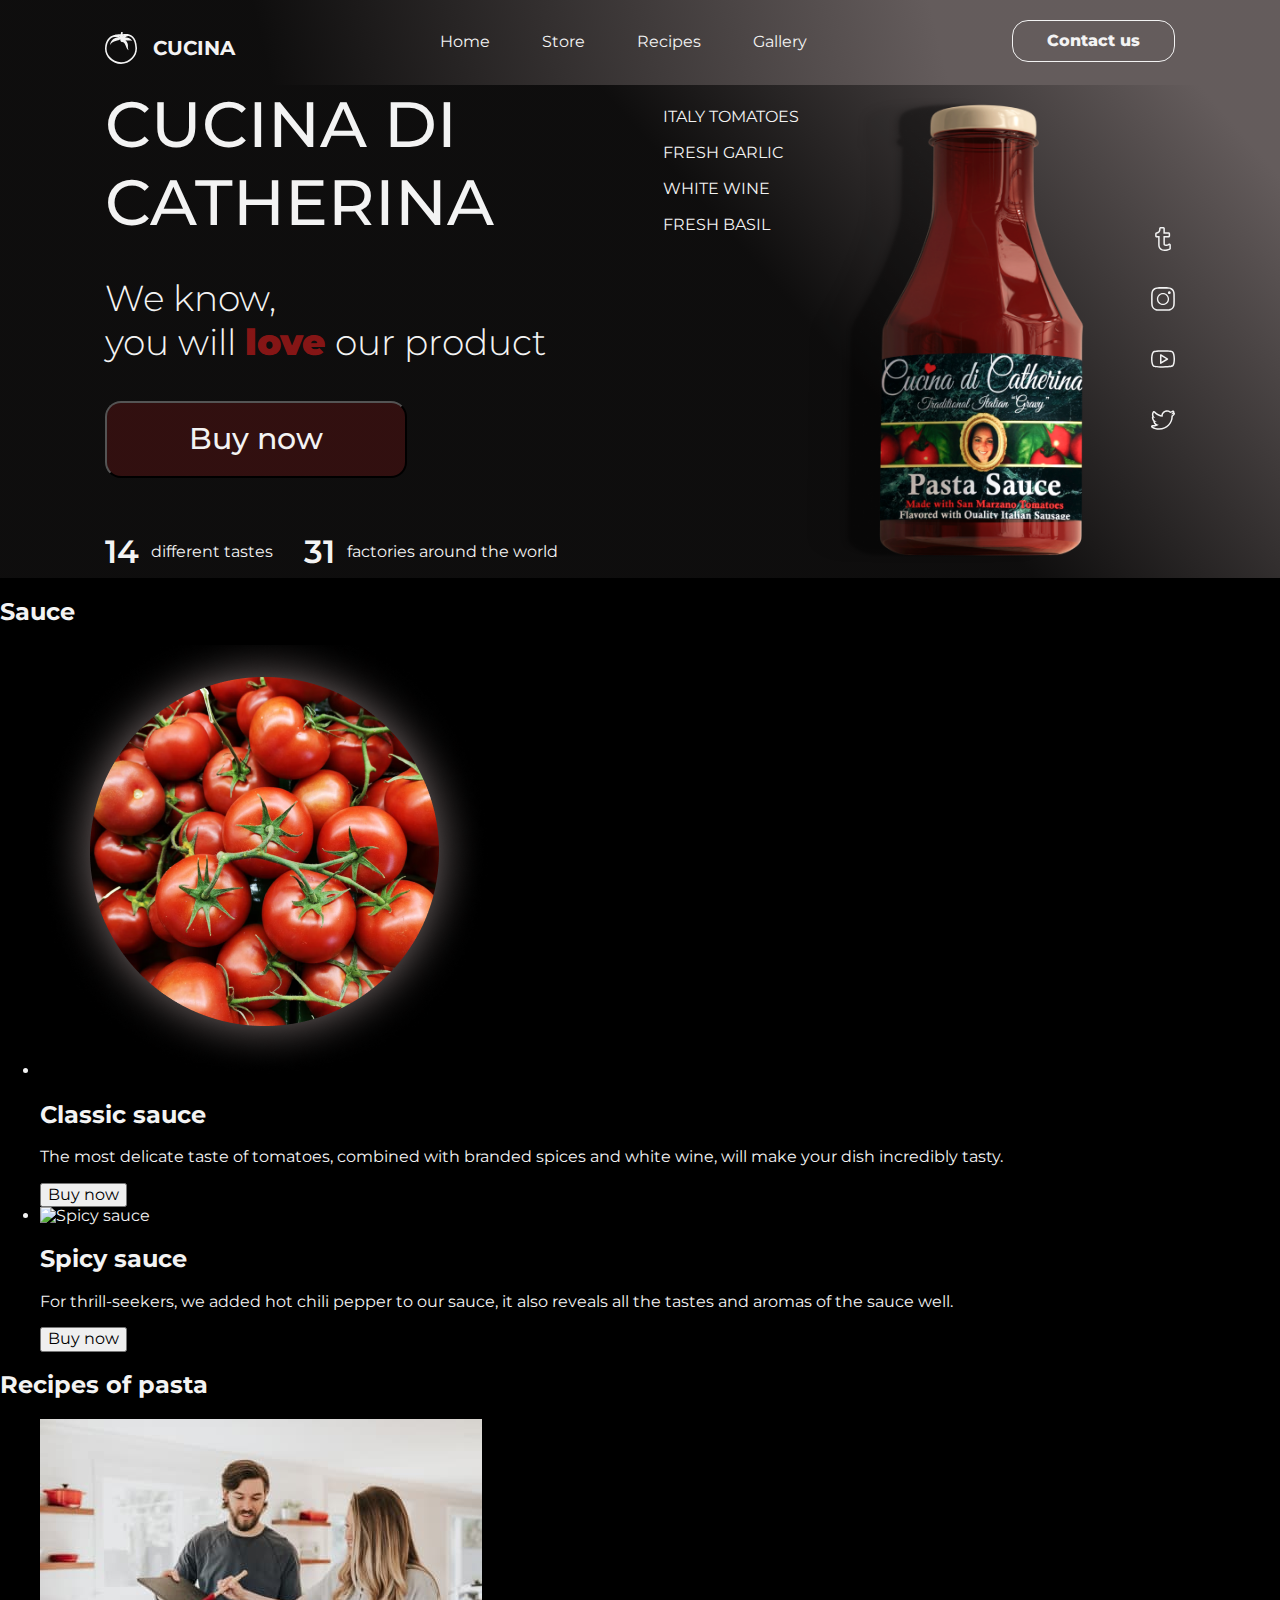
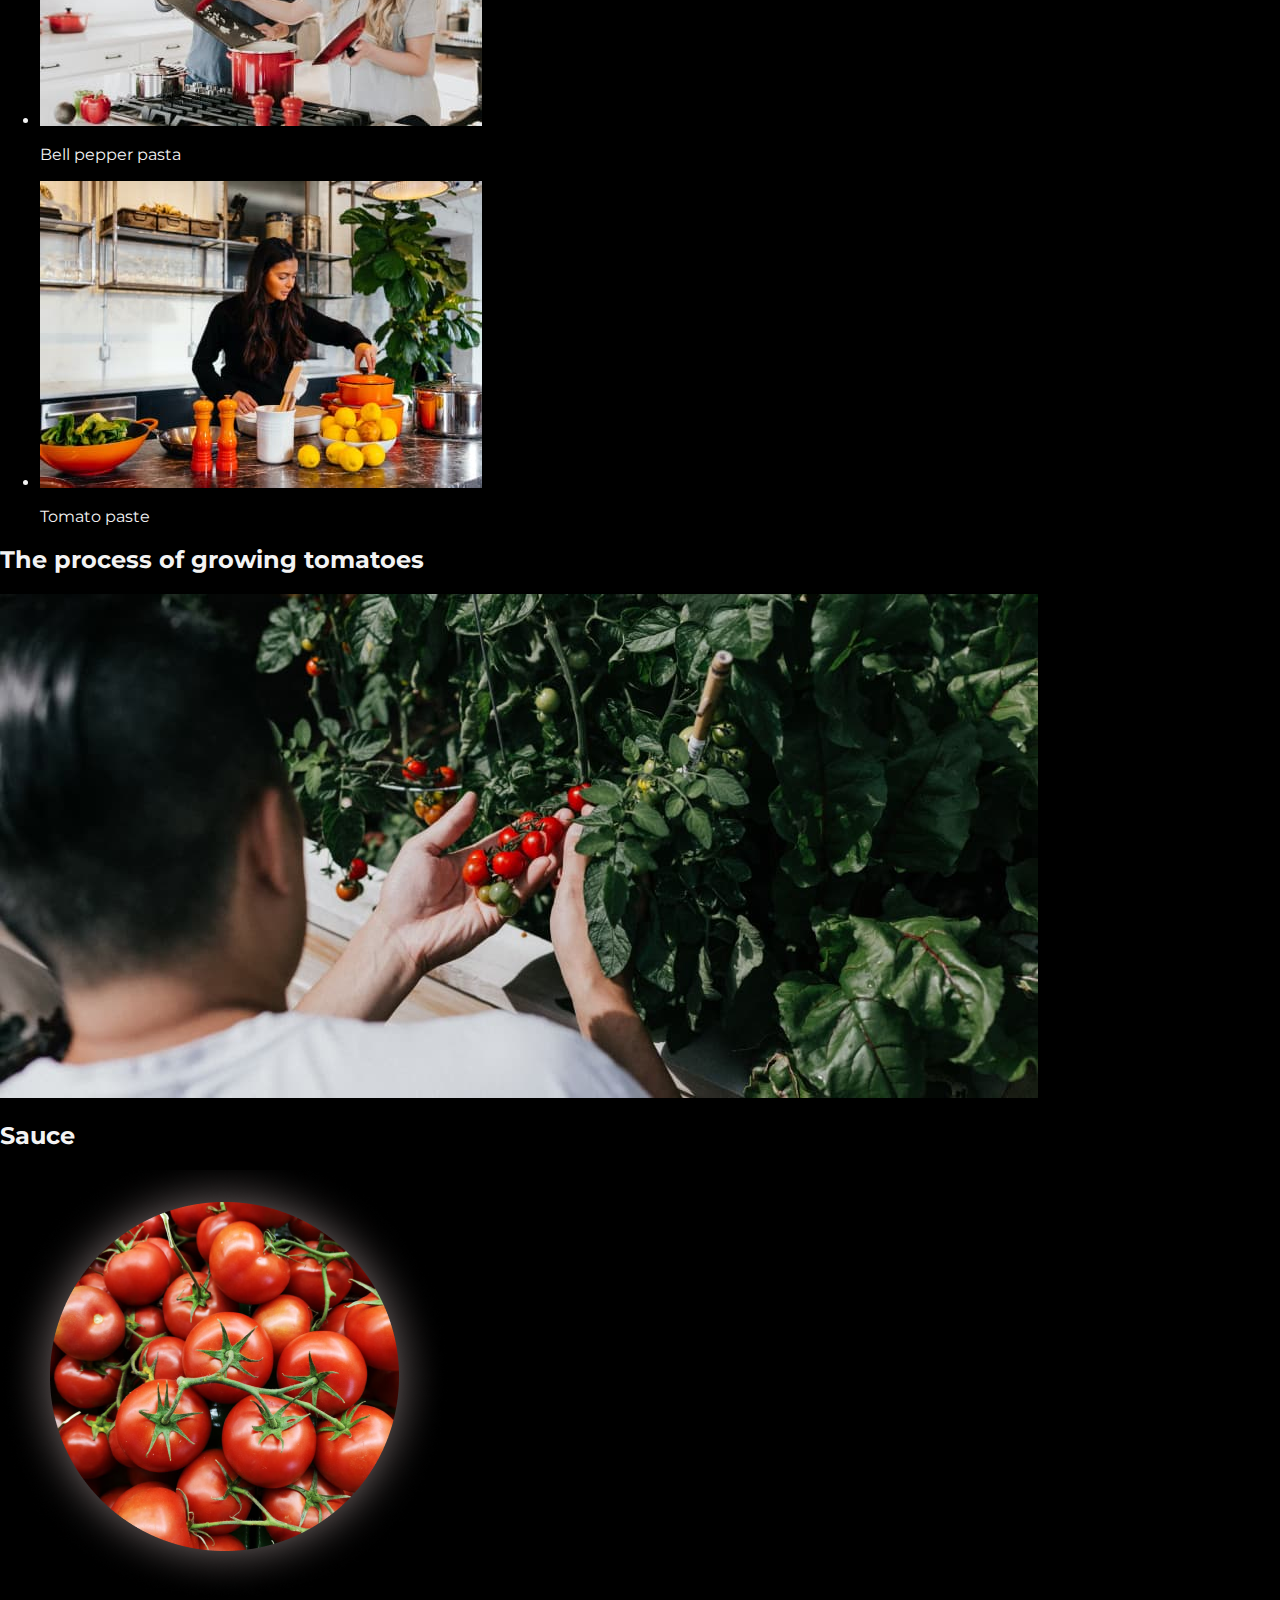
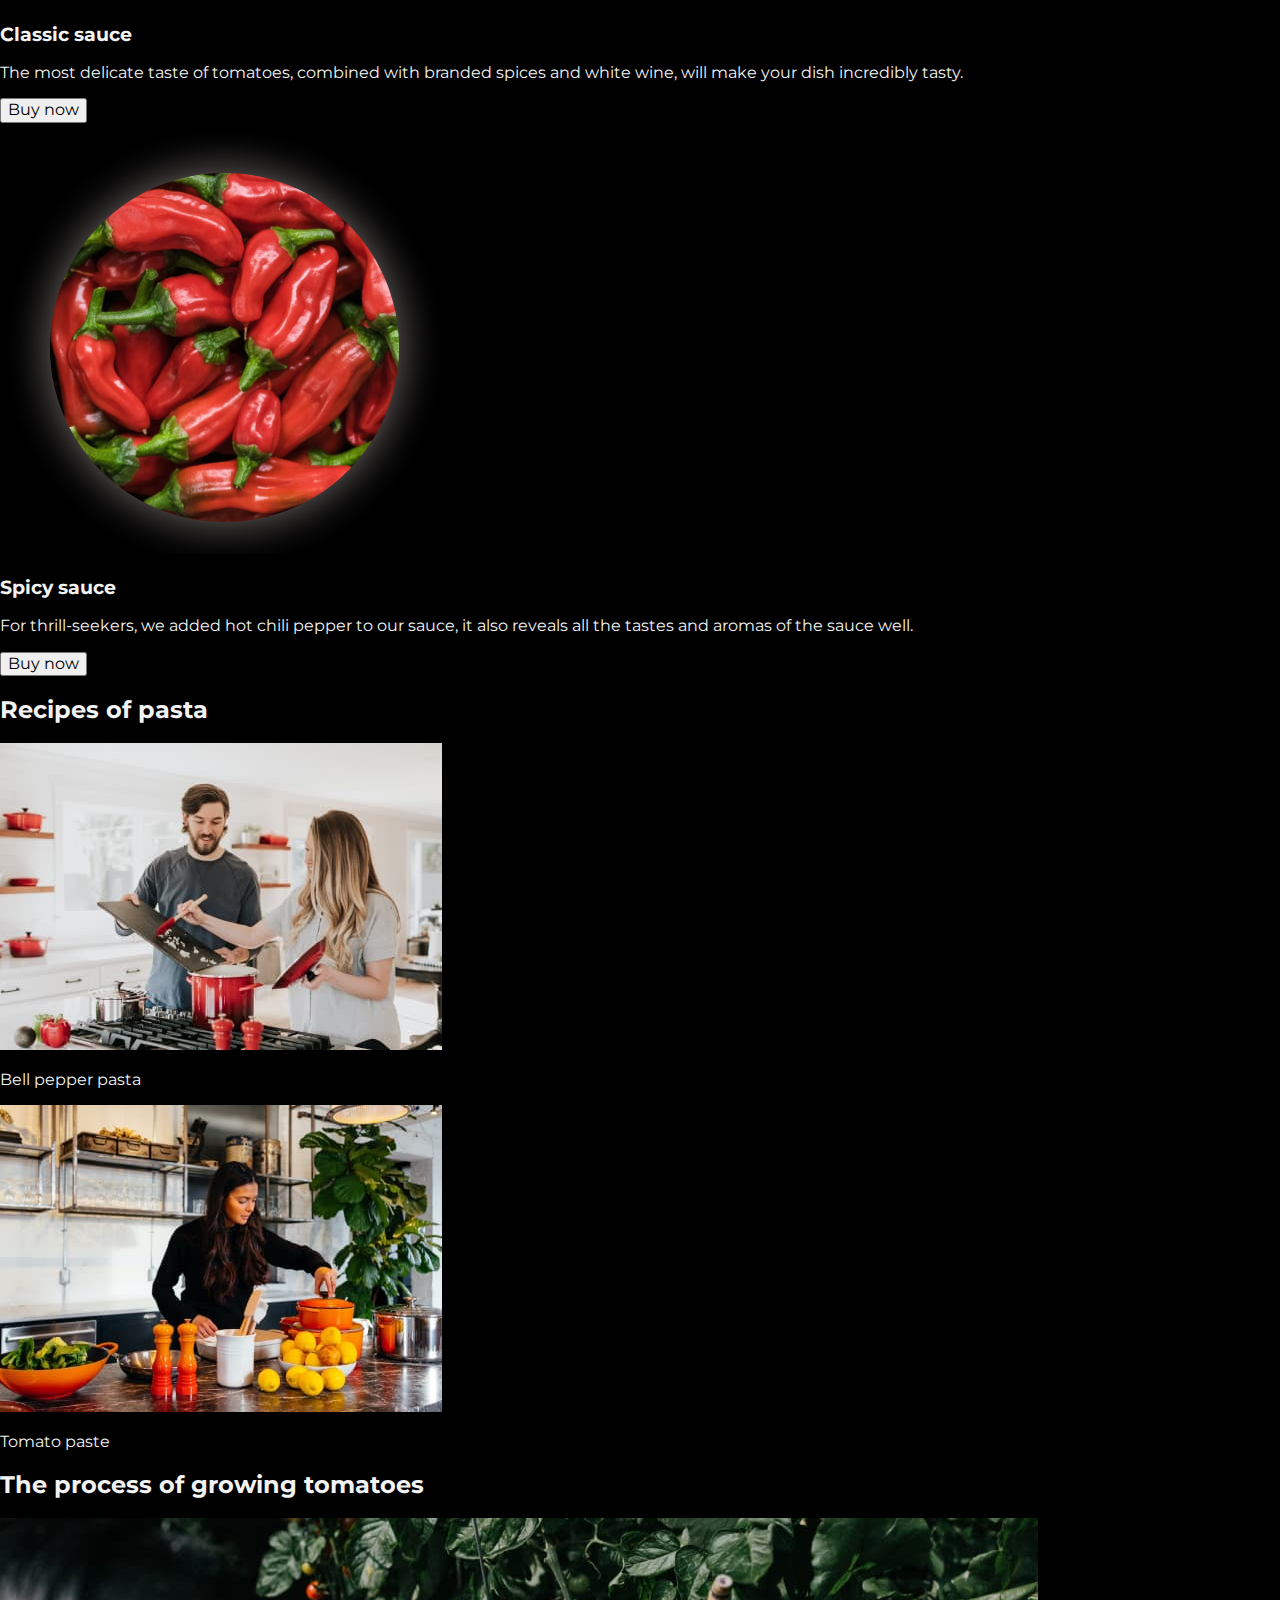
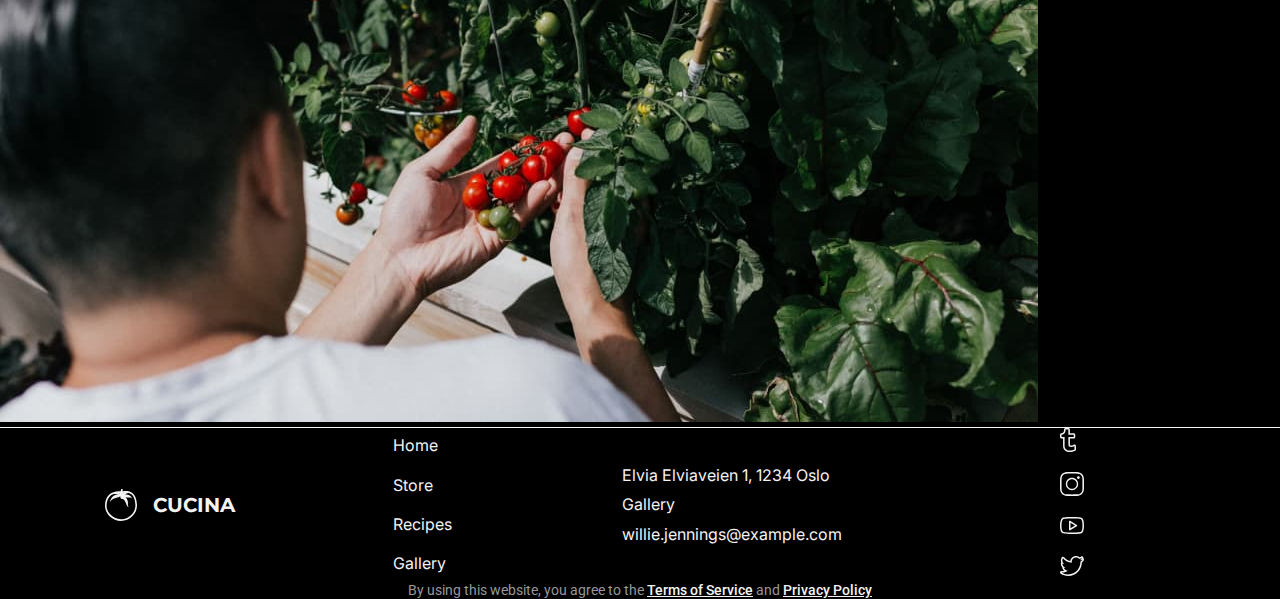
==== index.html @ 5b9739c8 "Merge branch 'main' into alla-hero" ====
<!DOCTYPE html>
<html lang="en">
  <head>
    <meta charset="UTF-8" />
    <meta http-equiv="X-UA-Compatible" content="IE=edge" />
    <meta name="viewport" content="width=device-width, initial-scale=1.0" />
    <title>CUCINA</title>
    <link rel="preconnect" href="https://fonts.googleapis.com" />
    <link rel="preconnect" href="https://fonts.gstatic.com" crossorigin />
    <link
      href="https://fonts.googleapis.com/css2?family=Inter&family=Montserrat:wght@300;400;500;600;700;800;900&family=Roboto:wght@400;500&display=swap"
      rel="stylesheet"
    />
    <link
      rel="stylesheet"
      href="https://cdnjs.cloudflare.com/ajax/libs/modern-normalize/1.1.0/modern-normalize.min.css"
    />
    <link rel="stylesheet" href="./css/styles.css" />
  </head>
  <!--header-->
  <body>
    <header class="header list">
      <div class="container">
        <nav class="header-menu list">
          <a href="./index.html" class="header-logo list">
            <img src="./image/logo.svg" class="img-logo" alt="tomato" width="32" height="32" />
            cucina
          </a>
          <ul class="header-list list">
            <li class="header-item">
              <a href="./index.html" class="header-link list">Home</a>
            </li>
            <li class="header-item">
              <a href="#" class="header-link list">Store</a>
            </li>
            <li class="header-item">
              <a href="#" class="header-link list">Recipes</a>
            </li>
            <li class="header-item">
              <a href="#" class="header-link list">Gallery</a>
            </li>
          </ul>
          <button type="button" class="header-btn">Contact us</button>
        </nav>
      </div>
    </header>
    <main>
      <!-- Hero -->
      <section class="hero">
        <div class="container">
          <div class="presentation-list">
            <div class="hero-presentation">
              <h1 class="hero-title">Cucina di Catherina</h1>
              <p class="hero-text">
                We know, <br />
                you will <span>love</span> our product
              </p>
              <button type="button" class="hero-btn">Buy now</button>
              <ul class="hero-list list">
                <li class="hero-item">
                  <span>14</span>
                  <p>different tastes</p>
                </li>
                <li class="hero-item">
                  <span>31</span>
                  <p>factories around the world</p>
                </li>
              </ul>
            </div>
            <div class="hero-product-presentation">
              <img src="./image/ketchup-l.png" class="hero-img" alt="ketchup" width="305" />
              <ul class="hero-product-list list">
                <li class="hero-product-item">
                  <p>Italy tomatoes</p>
                </li>
                <li class="hero-product-item">
                  <p>Fresh garlic</p>
                </li>
                <li class="hero-product-item">
                  <p>White wine</p>
                </li>
                <li class="hero-product-item">
                  <p>Fresh basil</p>
                </li>
              </ul>
            </div>
            <div class="hero-social-presentation">
              <ul class="hero-social-list list">
                <li class="hero-social-list-item">
                  <a
                    class="hero-social-list-link link"
                    href="#"
                    target="_blank"
                    rel="noopener noreferrer nofollow"
                  >
                    <svg class="social-list-icon" width="24" height="24">
                      <use href="./image/sprite.svg#icon-tumblr"></use>
                    </svg>
                  </a>
                </li>
                <li class="hero-social-list-item">
                  <a
                    class="hero-social-list-link link"
                    href="#"
                    target="_blank"
                    rel="noopener noreferrer nofollow"
                  >
                    <svg class="social-list-icon" width="24" height="24">
                      <use href="./image/sprite.svg#icon-instagram"></use>
                    </svg>
                  </a>
                </li>
                <li class="hero-social-list-item">
                  <a
                    class="hero-social-list-link link"
                    href="#"
                    target="_blank"
                    rel="noopener noreferrer nofollow"
                  >
                    <svg class="social-list-icon" width="24" height="24">
                      <use href="./image/sprite.svg#icon-youtube"></use>
                    </svg>
                  </a>
                </li>
                <li class="hero-social-list-item">
                  <a
                    class="hero-social-list-link link"
                    href="#"
                    target="_blank"
                    rel="noopener noreferrer nofollow"
                  >
                    <svg class="social-list-icon" width="24" height="24">
                      <use href="./image/sprite.svg#icon-twitter"></use>
                    </svg>
                  </a>
                </li>
              </ul>
            </div>
          </div>
        </div>
      </section>
      <!--Sauce-->
      <section>
        <h2>Sauce</h2>
        <ul>
          <li>
            <img src="./image/classic-sauce.png" alt="Classic sauce" />
            <h2>Classic sauce</h2>
            <p>
              The most delicate taste of tomatoes, combined with branded spices and white wine, will
              make your dish incredibly tasty.
            </p>
            <button type="button">Buy now</button>
          </li>
          <li>
            <img src="./image/spicy-sauce.jpg" alt="Spicy sauce" />
            <h2>Spicy sauce</h2>
            <p>
              For thrill-seekers, we added hot chili pepper to our sauce, it also reveals all the
              tastes and aromas of the sauce well.
            </p>
            <button type="button">Buy now</button>
          </li>
        </ul>
      </section>

      <!--Recipes of pasta-->
      <section>
        <h2>Recipes of pasta</h2>
        <ul>
          <li>
            <img src="./image/recipes1.jpg" alt="Bell pepper pasta" width="442" />
            <p>Bell pepper pasta</p>
          </li>
          <li>
            <img src="./image/recipes2.jpg" alt="Tomato paste" width="442" />
            <p>Tomato paste</p>
          </li>
        </ul>
      </section>

      <!--The process of growing tomatoes-->
      <section>
        <h2>The process of growing tomatoes</h2>
        <img src="./image/growing-tomatoes.jpg" alt="Man look on the tomato" width="1038" />
      </section>
      <div class="daria">
        <!--Sauce-->
        <section>
          <h2 class="visually-hidden">Sauce</h2>
          <ul class="sauce-list list">
            <li class="sauce-item">
              <img
                class="sauce-item-image"
                src="./image/classic-sauce.png"
                alt="Classic sauce"
              />
              <h3 class="sauce-item-title">Classic sauce</h3>
              <p class="sauce-item-text">
                The most delicate taste of tomatoes, combined with branded
                spices and white wine, will make your dish incredibly tasty.
              </p>
              <button class="sauce-item-btn" type="button">Buy now</button>
            </li>
            <li class="sauce-item">
              <img
                class="sauce-item-image"
                src="./image/spicy-sauce.png"
                alt="Spicy sauce"
              />
              <h3 class="sauce-item-title">Spicy sauce</h3>
              <p class="sauce-item-text">
                For thrill-seekers, we added hot chili pepper to our sauce, it
                also reveals all the tastes and aromas of the sauce well.
              </p>
              <button class="sauce-item-btn" type="button">Buy now</button>
            </li>
          </ul>
        </section>

        <!--Recipes of pasta-->
        <section>
          <h2 class="visually-hidden">Recipes of pasta</h2>
          <ul class="recipes-list list">
            <li class="recipes-item">
              <img
                class="recipes-item-image"
                src="./image/recipes1.jpg"
                alt="Bell pepper pasta"
                width="442"
              />
              <p class="recipes-item-text">Bell pepper pasta</p>
            </li>
            <li class="recipes-item">
              <img
                class="recipes-item-image"
                src="./image/recipes2.jpg"
                alt="Tomato paste"
                width="442"
              />
              <p class="recipes-item-text">Tomato paste</p>
            </li>
          </ul>
        </section>

        <!--The process of growing tomatoes-->
        <section>
          <h2 class="visually-hidden">The process of growing tomatoes</h2>
          <img
            class="process-image"
            src="./image/growing-tomatoes.jpg"
            alt="Man look on the tomato"
            width="1038"
          />
        </section>
      </div>
    </main>

   
    <footer class="footer">
      <div class="container box">
        <a class="footer-link logo" href="./index.html">
          <img src="./image/logo.svg" alt="logo" /><span class="logo-accent">CUCINA</span></a
        >
        <ul class="footer-list nav">
          <li class="footer-item">
            <a class="footer-link" href="">Home</a>
          </li>
          <li class="footer-item">
            <a class="footer-link" href="">Store</a>
          </li>
          <li class="footer-item">
            <a class="footer-link" href="">Recipes</a>
          </li>
          <li class="footer-item">
            <a class="footer-link" href="">Gallery</a>
          </li>
        </ul>
        <address>
          <ul class="footer-list adress">
            <li class="footer-item">
              <a class="footer-link" href="https://goo.gl/maps/mtyc2TPKb7kbi2aH6"
                >Elvia Elviaveien 1, 1234 Oslo
              </a>
            </li>

            <li class="footer-item">
              <a class="footer-link" href="https://goo.gl/maps/mtyc2TPKb7kbi2aH6">Gallery</a>
            </li>
            <li class="footer-item">
              <a class="footer-link" href="mailto:willie.jennings@example.com"
                >willie.jennings@example.com</a
              >
            </li>
          </ul>
        </address>
        <ul class="footer-list networks">
          <li class="footer-item">
            <a href=""> <img src="./image/t.svg" alt="logo" /></a>
          </li>
          <li class="footer-item">
            <a href=""><img src="./image/instagram.svg" alt="logo" /></a>
          </li>
          <li class="footer-item">
            <a href=""><img src="./image/youtube.svg" alt="logo" /></a>
          </li>
          <li class="footer-item">
            <a href=""><img src="./image/twitter.svg" alt="logo" /></a>
          </li>
        </ul>
      </div>
      <p class="footer-text">
        By using this website, you agree to the
        <span class="footer-acent">Terms of Service</span> and
        <span class="footer-acent">Privacy Policy</span>
      </p>
    </footer>
  </body>
</html>
---- css/styles.css ----
:root {
  --bcg-color: #000000;
  --link-text-family: "Inter";
  --text-color-primary: #f3f3f3;
  --secondary-text-color: #979797;
}

body {
  font-family: "Montserrat", sans-serif;
  background-color: var(--bcg-color);
  color: var(--text-color-primary);
}

.container {
  width: 1100px;
  margin: 0 auto;
  padding-left: 15px;
  padding-right: 15px;
}

/* header */

.list {
  padding: 0;
  margin: 0;
  list-style: none;
}

.header {
  background: linear-gradient(
    256.51deg,
    rgba(111, 102, 102, 0.9) 26.96%,
    rgba(16, 15, 15, 0.9) 79.08%,
    rgba(16, 15, 15, 0.9) 79.08%
  );
}

.header-menu {
  display: flex;
  justify-content: space-between;
}

.container {
  width: 1100px;
  padding-left: 15px;
  padding-right: 15px;
  margin-left: auto;
  margin-right: auto;
}

.header-list {
  display: flex;
  align-items: center;
}

.header-link {
  color: var(--text-color-primary);
  padding-top: 31px;
  padding-bottom: 30px;
  text-decoration: none;
}

.header-list .header-item + .header-item {
  margin-left: 52px;
}

.img-logo {
  margin-right: 16px;
}

.header-logo {
  color: var(--text-color-primary);
  padding-top: 24px;
  padding-bottom: 14px;
  display: flex;
  text-transform: uppercase;
  font-weight: 700;
  font-size: 20px;
  line-height: 1.2;
  align-items: center;
  text-decoration: none;
}

.header-btn {
  padding: 10px 34px;
  background-color: transparent;
  font-weight: 800;
  font-size: 16px;
  margin-top: 20px;
  margin-bottom: 23px;
  cursor: pointer;
  line-height: 1.25;
  text-decoration: none;
  color: var(--text-color-primary);
  border: 1px solid var(--text-color-primary);
  border-radius: 16px;
}

/* Hero  */
.hero {
  background: linear-gradient(
    228.52deg,
    rgba(111, 102, 102, 0.9) 4.71%,
    rgba(16, 15, 15, 0.9) 39.77%,
    rgba(16, 15, 15, 0.9) 44.21%
  );
}
.presentation-list {
  display: flex;
  align-items: center;
}
.hero-title {
  margin: 0;
  max-width: 388px;
  font-weight: 500;
  font-size: 64px;
  line-height: 1.22;
  text-transform: uppercase;
}

.hero-text {
  max-width: 447px;
  font-weight: 300;
  font-size: 36px;
  line-height: 1.22;
}

.hero-text > span {
  font-weight: 900;
  font-size: 36px;
  line-height: 1.22;
  color: rgba(188, 26, 26, 0.71);
}

.hero-btn {
  cursor: pointer;
  width: 302px;
  height: 77px;
  background-color: rgba(188, 26, 26, 0.2);
  border-radius: 16px;
  font-weight: 500;
  font-size: 30px;
  line-height: 1.23;
  color: var(--text-color-primary);
  margin-bottom: 48px;
}

.hero-btn:hover,
.hero-btn:focus {
  background-color: rgba(188, 26, 26, 0.5);
}
.hero-list {
  display: flex;
  justify-content: center;
  align-items: center;
  gap: 31px;
}

.hero-item {
  font-weight: 400;
  font-size: 16px;
  line-height: 1.25;
  display: flex;
  align-items: center;
}
.hero-item > span {
  font-weight: 600;
  font-size: 32px;
  line-height: 1.22;
  margin-right: 12px;
}
.hero-product-presentation {
  display: flex;
  margin-left: auto;
  margin-right: 47px;
}
.hero-product-list {
  order: -1;
}
.hero-img {
  filter: drop-shadow(-35px 0px 3px rgba(0, 0, 0, 0.25));
}

.hero-product-item {
  font-weight: 400;
  font-size: 16px;
  line-height: 1.25;
  text-transform: uppercase;
}
.hero-social-list {
  display: flex;
  flex-direction: column;
  align-items: center;
  gap: 32px;
}
.hero-social-list-link {
  color: var(--text-color-primary);
}
.hero-social-list-link:is(:hover, :focus) {
  color: rgba(188, 26, 26, 0.5);
}
.social-list-icon {
  fill: currentColor;
}

/* Sause












*/

/* Recipes of pasta 
















*/

/* The process of growing tomatoes 












*/

/* Footer */
.footer {
  background-color: var(--bcg-color);
  border-top: 1px solid var(--text-color-primary);
}

.container.footer {
  width: 1100px;
  padding-left: 15px;
  padding-right: 15px;
  margin: auto;
  padding-top: 24px;
  padding-bottom: 60px;
}

.container.box {
  display: flex;
  flex-wrap: wrap;
  align-items: center;
}

.text {
  font-family: "Inter", sans-serif;
  font-style: normal;
  font-weight: 400;
  font-size: 16px;
  line-height: 1.18;
}

.img {
  margin-right: 16px;
}

.logo {
  margin-right: 158px;
  font-family: "Montserrat";
  font-weight: 700;
  font-size: 20px;
  line-height: 1.2;
  display: flex;
  align-items: center;
  margin-right: 158px;
}

.logo-accent {
  padding-left: 16px;
  font-family: "Montserrat";
  font-style: normal;
  font-weight: 700;
  font-size: 20px;
  line-height: 24px;
  color: var(--text-color-primary);
}

.footer-link {
  font-family: var(--link-text-family), sans-serif;
  font-style: normal;
  font-weight: 400;
  font-size: 16px;
  line-height: 1.18;
  color: var(--text-color-primary);
  text-decoration: none;
}

.adress {
  margin-right: 218px;
}

.footer-list.nav {
  display: flex;
  flex-direction: column;
  align-items: flex-start;
  margin-right: 170px;
  padding: 0px;
  gap: 20px;
}

.footer-list {
  display: flex;
  flex-direction: column;
  align-items: flex-start;
  padding: 0px;
  margin: 0px;
  gap: 13px;
  list-style: none;
  font-style: normal;
  margin: 0px;
  padding: 0px;
}

.footer-list.nav {
  display: flex;
  flex-direction: column;
  align-items: flex-start;
  gap: 20px;
  margin-right: 170px;
}

.footer-list.adress {
  display: flex;
  flex-direction: column;
  align-items: flex-start;
  gap: 10px;
  margin-right: 218px;
}

.footer-list.networks {
  display: flex;
  flex-direction: column;
  align-items: flex-start;
  gap: 16px;
}

.footer-item {
  margin: 0px;
  padding: 0px;
}

.footer-text {
  margin: 0px;
  font-family: "Roboto";
  text-align: center;
  font-weight: 400;
  font-size: 14px;
  line-height: 1.21;
  color: var(--secondary-text-color);
}
.secondary-link {
  color: var(--text-color-primary);
  font-family: "Roboto";
  font-weight: 500;
  font-size: 14px;
  line-height: 1.21;
  text-decoration-line: underline;
  text-decoration-line: underline;
  margin: 0px;
  padding: 0px;
}

.footer-text {
  font-family: "Roboto";
  font-style: normal;
  font-weight: 400;
  font-size: 14px;
  line-height: 1.21;
  text-align: center;
  color: var(--secondary-text-color);
  margin: 0px;
}

.footer-acent {
  font-family: "Roboto";
  font-style: normal;
  font-weight: 500;
  font-size: 14px;
  line-height: 1.21;
  text-decoration-line: underline;
  color: var(--text-color-primary);
}
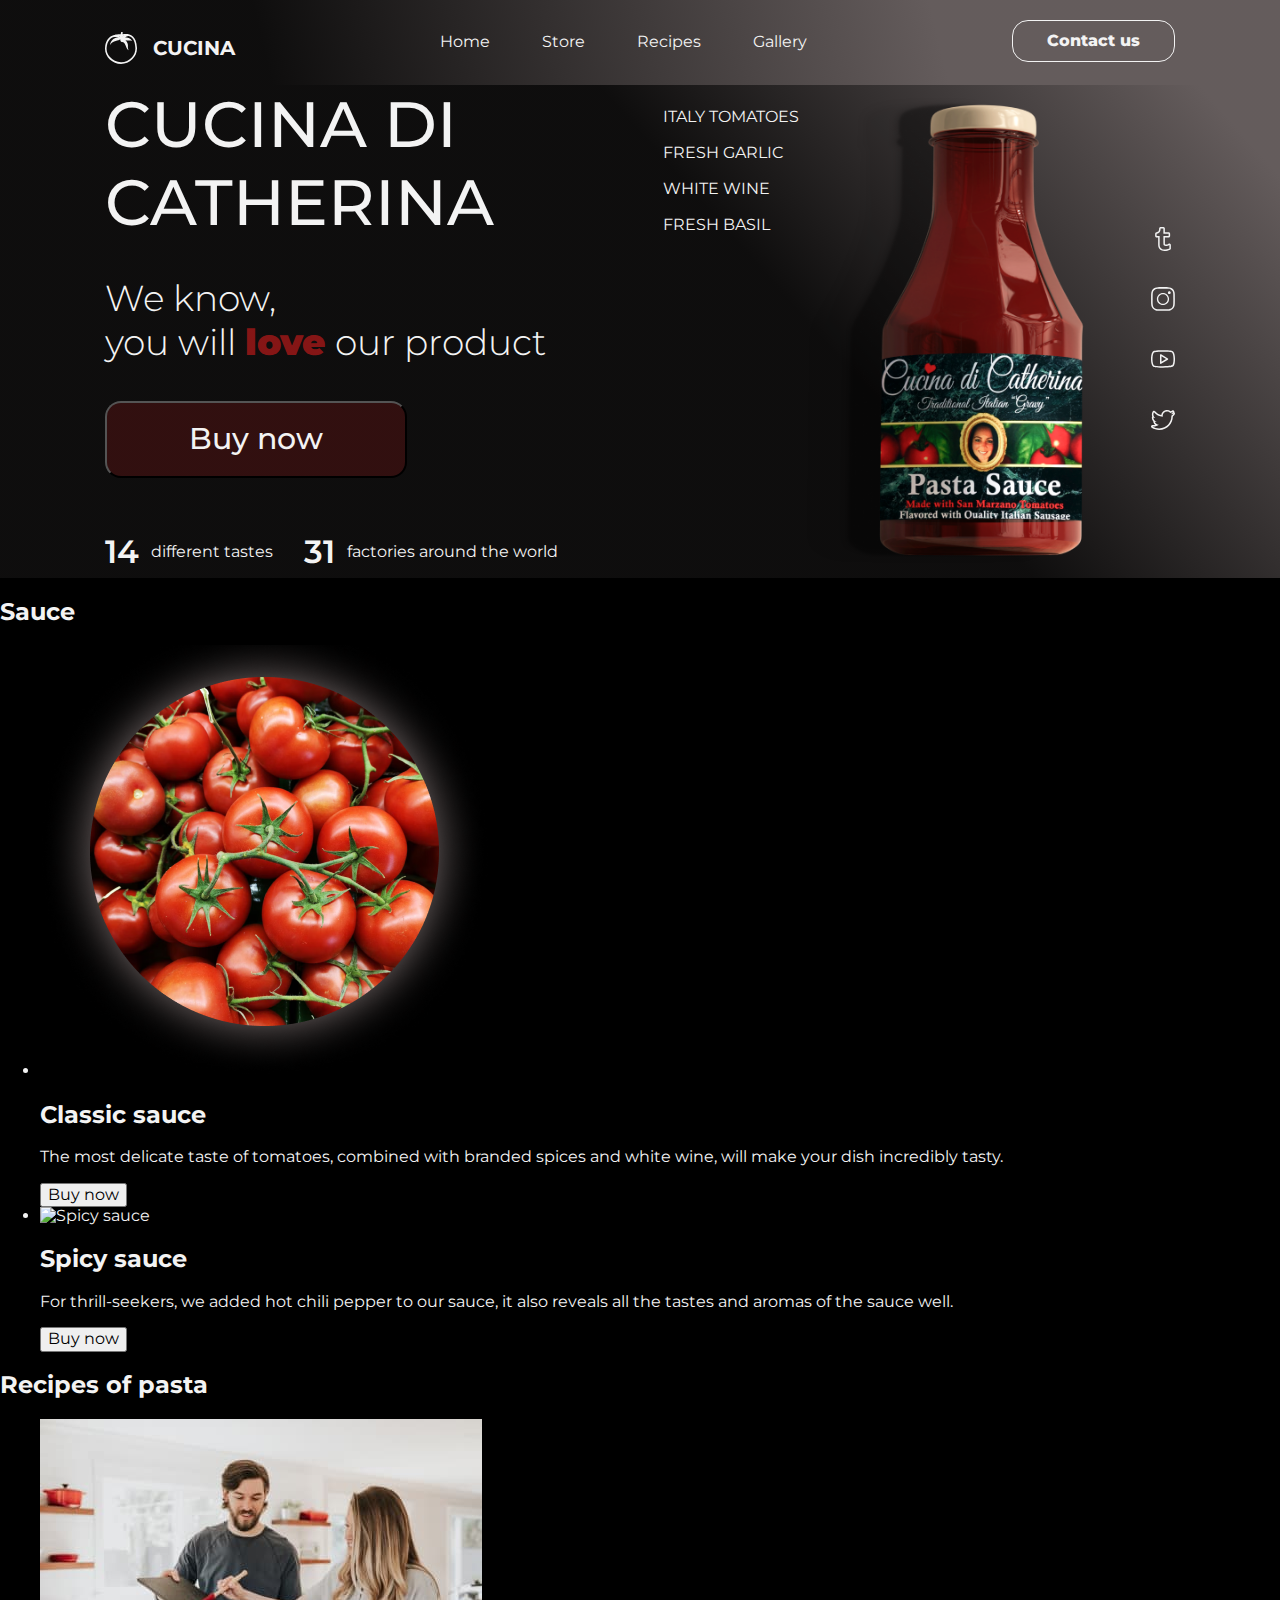
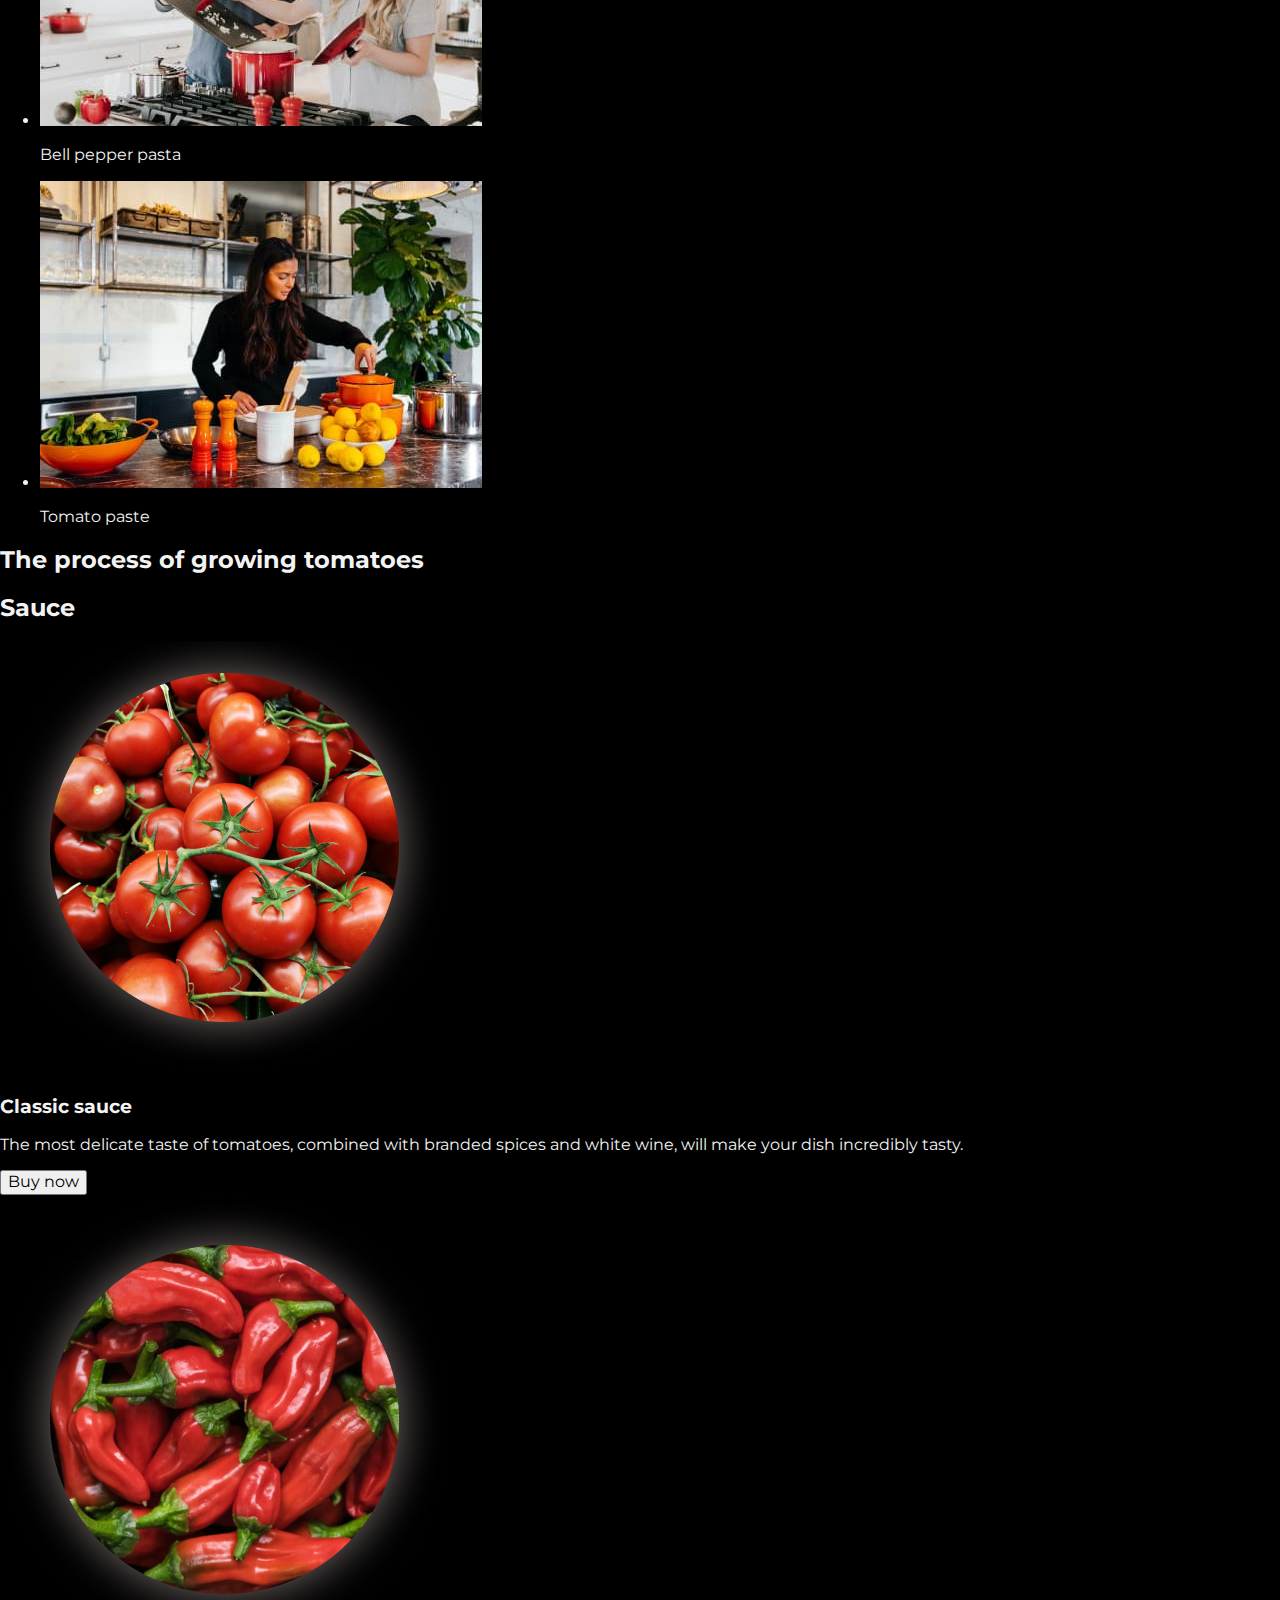
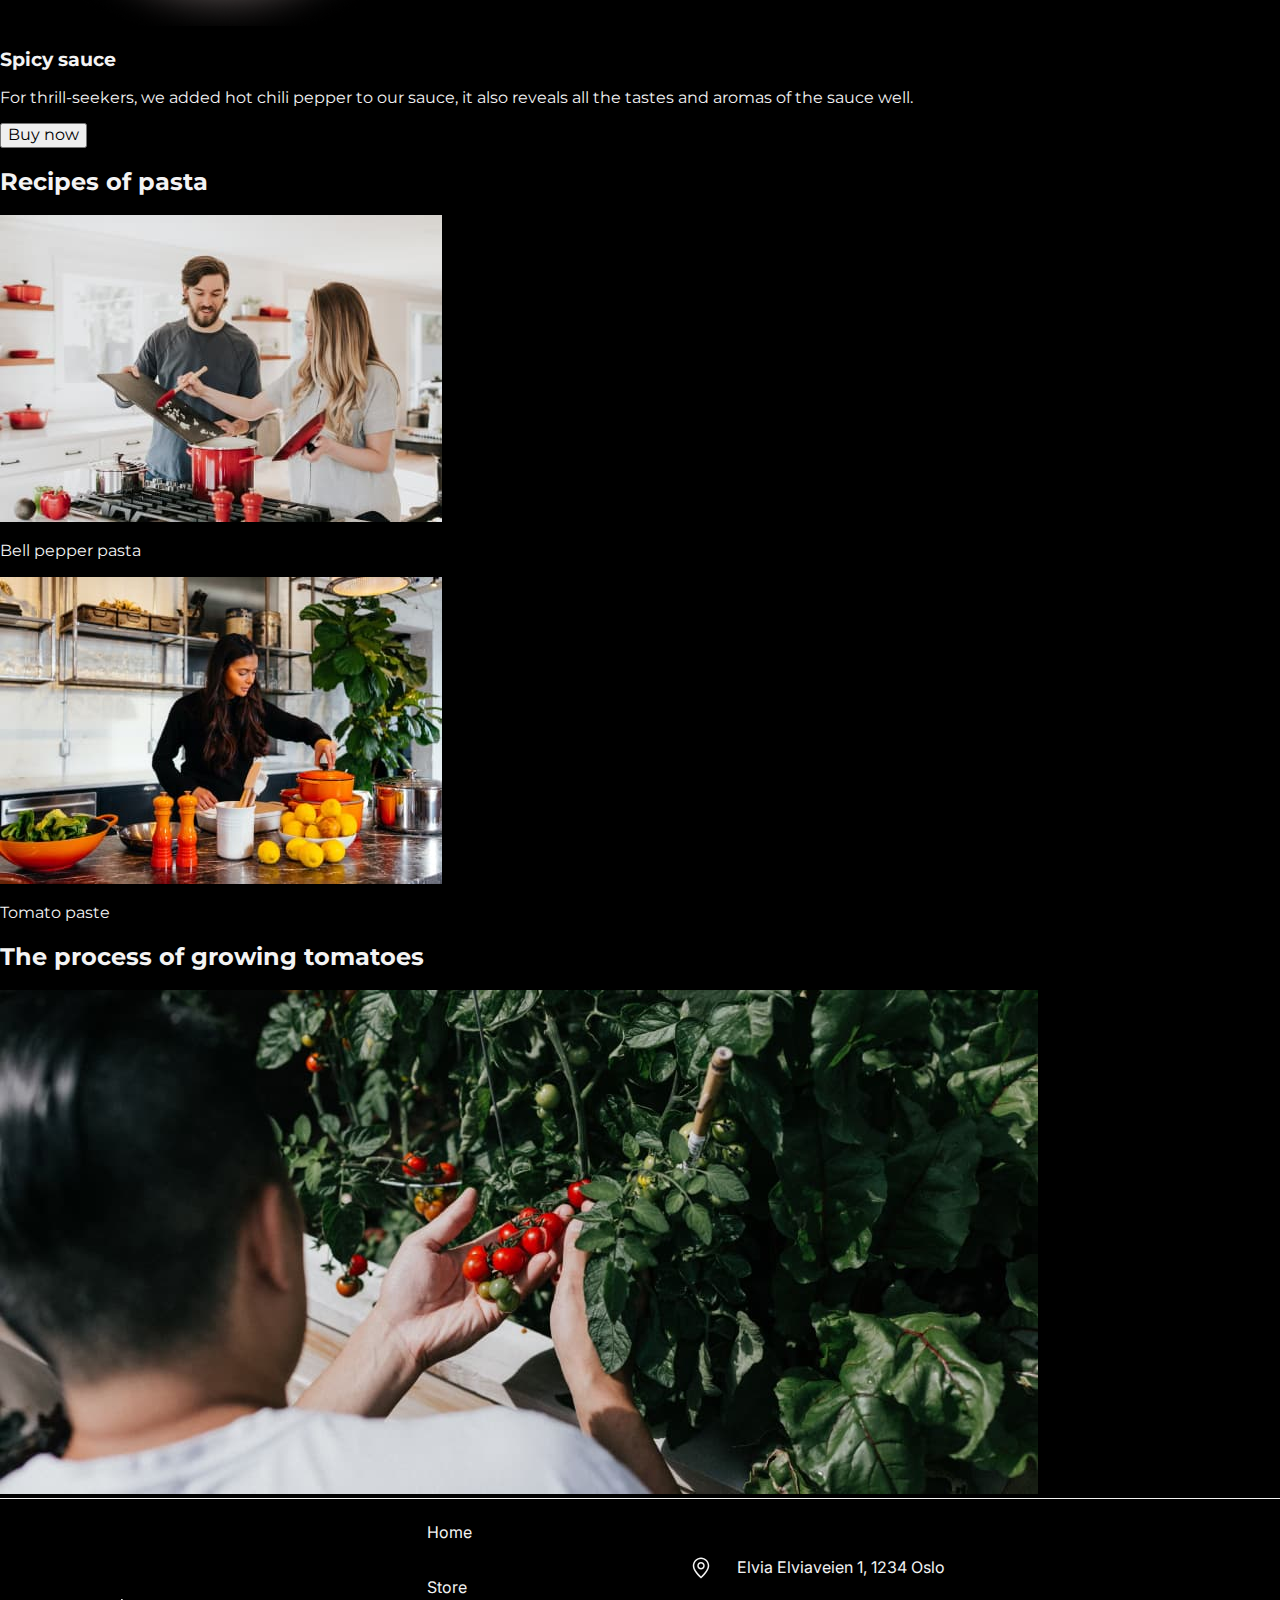
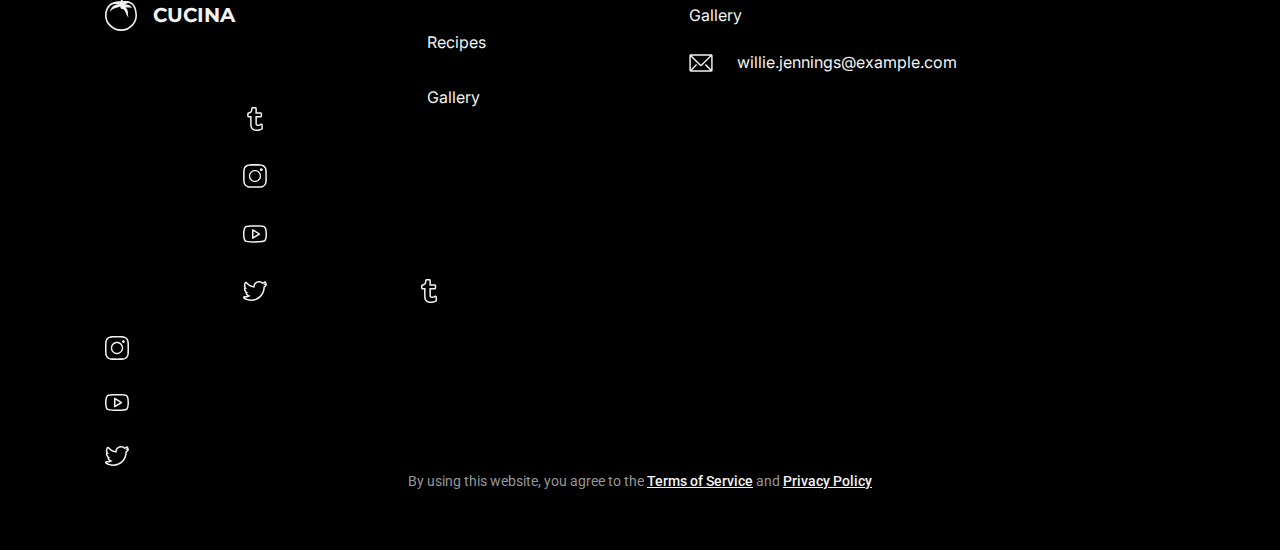
==== commit baf23085: "Merge branch 'main' into footer" ====
--- a/index.html
+++ b/index.html
@@ -9,16 +9,17 @@
     <link rel="preconnect" href="https://fonts.gstatic.com" crossorigin />
     <link
       href="https://fonts.googleapis.com/css2?family=Inter&family=Montserrat:wght@300;400;500;600;700;800;900&family=Roboto:wght@400;500&display=swap"
-      rel="stylesheet"
-    />
+
+      rel="stylesheet" />
     <link
       rel="stylesheet"
-      href="https://cdnjs.cloudflare.com/ajax/libs/modern-normalize/1.1.0/modern-normalize.min.css"
-    />
+      href="https://cdnjs.cloudflare.com/ajax/libs/modern-normalize/1.1.0/modern-normalize.min.css" />
     <link rel="stylesheet" href="./css/styles.css" />
   </head>
   <!--header-->
   <body>
+
+   
     <header class="header list">
       <div class="container">
         <nav class="header-menu list">
@@ -46,6 +47,67 @@
     </header>
     <main>
       <!-- Hero -->
+
+   <!---   <section>
+        <h1>Cucina di Catherina</h1>
+        <p>We know, you will love our product</p>
+        <button type="button">Buy now</button>
+        <ul>
+          <li>
+            <p>14</p>
+            <p>different tastes</p>
+          </li>
+          <li>
+            <p>31</p>
+            <p>factories around the world</p>
+          </li>
+        </ul>
+        <img src="./image/ketchup-l-05.jpg" alt="ketchup" width="305" />
+        <ul>
+          <li>
+            <p>Italy tomatoes</p>
+          </li>
+          <li>
+            <p>Fresh garlic</p>
+          </li>
+          <li>
+            <p>White wine</p>
+          </li>
+          <li>
+            <p>Fresh basil</p>
+          </li>
+        </ul>
+        <ul>
+          <li>
+            <a href="#" target="_blank" rel="noopener noreferrer nofollow">
+              <img
+                src="./image/simple-line-icons_social-tumblr.svg"
+                alt="tumblr page" />Tumblr
+            </a>
+          </li>
+          <li>
+            <a href="#" target="_blank" rel="noopener noreferrer nofollow">
+              <img
+                src="./image/simple-line-icons_social-instagram.svg"
+                alt="instagram page" />Instagram
+            </a>
+          </li>
+          <li>
+            <a href="#" target="_blank" rel="noopener noreferrer nofollow">
+              <img
+                src="./image/simple-line-icons_social-youtube.svg"
+                alt="youtube page" />Youtube
+            </a>
+          </li>
+          <li>
+            <a href="#" target="_blank" rel="noopener noreferrer nofollow">
+              <img
+                src="./image/simple-line-icons_social-twitter.svg"
+                alt="twitter page" />Twitter
+            </a>
+          </li>
+        </ul>-->
+
       <section class="hero">
         <div class="container">
           <div class="presentation-list">
@@ -138,6 +200,7 @@
             </div>
           </div>
         </div>
+
       </section>
       <!--Sauce-->
       <section>
@@ -147,8 +210,12 @@
             <img src="./image/classic-sauce.png" alt="Classic sauce" />
             <h2>Classic sauce</h2>
             <p>
+
+              
+
               The most delicate taste of tomatoes, combined with branded spices and white wine, will
               make your dish incredibly tasty.
+
             </p>
             <button type="button">Buy now</button>
           </li>
@@ -156,8 +223,10 @@
             <img src="./image/spicy-sauce.jpg" alt="Spicy sauce" />
             <h2>Spicy sauce</h2>
             <p>
+
               For thrill-seekers, we added hot chili pepper to our sauce, it also reveals all the
               tastes and aromas of the sauce well.
+
             </p>
             <button type="button">Buy now</button>
           </li>
@@ -169,7 +238,12 @@
         <h2>Recipes of pasta</h2>
         <ul>
           <li>
-            <img src="./image/recipes1.jpg" alt="Bell pepper pasta" width="442" />
+
+            <img
+              src="./image/recipes1.jpg"
+              alt="Bell pepper pasta"
+              width="442" />
+
             <p>Bell pepper pasta</p>
           </li>
           <li>
@@ -182,7 +256,57 @@
       <!--The process of growing tomatoes-->
       <section>
         <h2>The process of growing tomatoes</h2>
-        <img src="./image/growing-tomatoes.jpg" alt="Man look on the tomato" width="1038" />
+
+       
+    <!-- footer -->
+
+   <!-- <footer class="footer">
+      <div class="container box">
+        <a class="footer-link logo" href="./index.html">
+          <img src="./image/logo.svg" alt="logo" /><span class="logo-accent"
+            >CUCINA</span
+          ></a
+        >
+        <ul class="footer-list nav">
+          <li class="footer-item">
+            <a class="link nav-link  footer-link" href="">Home</a>
+          </li>
+          <li class="footer-item">
+            <a class="link nav-link footer-link" href="">Store</a>
+          </li>
+          <li class="footer-item">
+            <a class="link nav-link footer-link" href="">Recipes</a>
+          </li>
+          <li class="footer-item">
+            <a class="link nav-link footer-link" href="">Gallery</a>
+          </li>
+        </ul>
+        <address>
+          <ul class="footer-list adress">
+            <li class="footer-item">
+              <svg class="icon-addres"  >
+                <use href="./image/sprite.svg#icon-location"></use>
+              </svg>
+              <a
+                class="footer-link"
+                href="https://goo.gl/maps/mtyc2TPKb7kbi2aH6"
+                >Elvia Elviaveien 1, 1234 Oslo
+              </a>
+            </li>
+
+            <li class="footer-item">
+              <a
+                class="footer-link"
+                href="https://goo.gl/maps/mtyc2TPKb7kbi2aH6"
+                >Gallery</a
+              >
+            </li>
+            <li class="footer-item">
+              <svg class="icon-addres"  >
+                <use href="./image/sprite.svg#icon-mail"></use>
+              </svg>
+
+        <img src="./image/growing-tomatoes.jpg" alt="Man look on the tomato" width="1038" />-->
       </section>
       <div class="daria">
         <!--Sauce-->
@@ -256,38 +380,53 @@
       </div>
     </main>
 
-   
-    <footer class="footer">
+   <footer class="footer">
       <div class="container box">
         <a class="footer-link logo" href="./index.html">
-          <img src="./image/logo.svg" alt="logo" /><span class="logo-accent">CUCINA</span></a
+          <img src="./image/logo.svg" alt="logo" /><span class="logo-accent"
+            >CUCINA</span
+          ></a
         >
         <ul class="footer-list nav">
           <li class="footer-item">
-            <a class="footer-link" href="">Home</a>
-          </li>
-          <li class="footer-item">
-            <a class="footer-link" href="">Store</a>
-          </li>
-          <li class="footer-item">
-            <a class="footer-link" href="">Recipes</a>
-          </li>
-          <li class="footer-item">
-            <a class="footer-link" href="">Gallery</a>
+            <a class="link nav-link  footer-link" href="">Home</a>
+          </li>
+          <li class="footer-item">
+            <a class="link nav-link footer-link" href="">Store</a>
+          </li>
+          <li class="footer-item">
+            <a class="link nav-link footer-link" href="">Recipes</a>
+          </li>
+          <li class="footer-item">
+            <a class="link nav-link footer-link" href="">Gallery</a>
           </li>
         </ul>
         <address>
           <ul class="footer-list adress">
             <li class="footer-item">
-              <a class="footer-link" href="https://goo.gl/maps/mtyc2TPKb7kbi2aH6"
+              <svg class="icon-addres"  >
+                <use href="./image/sprite.svg#icon-location"></use>
+              </svg>
+              <a
+                class="footer-link"
+                href="https://goo.gl/maps/mtyc2TPKb7kbi2aH6"
                 >Elvia Elviaveien 1, 1234 Oslo
               </a>
             </li>
 
             <li class="footer-item">
-              <a class="footer-link" href="https://goo.gl/maps/mtyc2TPKb7kbi2aH6">Gallery</a>
-            </li>
-            <li class="footer-item">
+              <a
+                class="footer-link"
+                href="https://goo.gl/maps/mtyc2TPKb7kbi2aH6"
+                >Gallery</a
+              >
+            </li>
+            <li class="footer-item">
+              <svg class="icon-addres"  >
+                <use href="./image/sprite.svg#icon-mail"></use>
+              </svg>
+     
+
               <a class="footer-link" href="mailto:willie.jennings@example.com"
                 >willie.jennings@example.com</a
               >
@@ -296,6 +435,26 @@
         </address>
         <ul class="footer-list networks">
           <li class="footer-item">
+
+            <a class="link social-link"  href=""> <svg class="icon" weight="24px" height="24px">
+              <use href="./image/sprite.svg#icon-tumblr"></use>
+            </svg></a>
+          </li>
+          <li class="footer-item">
+            <a class="link social-link" href=""> <svg class="icon" weight="24px" height="24px">
+              <use href="./image/sprite.svg#icon-instagram"></use>
+            </svg></a>
+          </li>
+          <li class="footer-item">
+            <a class="link social-link" href=""><svg class="icon" weight="24px" height="24px">
+              <use href="./image/sprite.svg#icon-youtube"></use>
+            </svg></a>
+          </li>
+          <li class="footer-item">
+            <a class="link social-link" href=""><svg class="icon" weight="24px" height="24px">
+              <use href="./image/sprite.svg#icon-twitter"></use>
+            </svg></a>
+
             <a href=""> <img src="./image/t.svg" alt="logo" /></a>
           </li>
           <li class="footer-item">
@@ -306,14 +465,18 @@
           </li>
           <li class="footer-item">
             <a href=""><img src="./image/twitter.svg" alt="logo" /></a>
+
           </li>
         </ul>
       </div>
       <p class="footer-text">
         By using this website, you agree to the
-        <span class="footer-acent">Terms of Service</span> and
-        <span class="footer-acent">Privacy Policy</span>
+
+        <a href="./index.html"><span class="footer-acent">Terms of Service</span></a> and
+        <a href="./index.html"><span class="footer-acent">Privacy Policy</span></a>
       </p>
+      
+
     </footer>
   </body>
 </html>
--- a/css/styles.css
+++ b/css/styles.css
@@ -1,15 +1,48 @@
 :root {
   --bcg-color: #000000;
   --link-text-family: "Inter";
+  --text-color-pramary: #f3f3f3;
+  --secondary-text-color: #979797;
+  --link-hover-color: rgba(188, 26, 26, 0.5);
   --text-color-primary: #f3f3f3;
-  --secondary-text-color: #979797;
 }
 
 body {
   font-family: "Montserrat", sans-serif;
   background-color: var(--bcg-color);
-  color: var(--text-color-primary);
-}
+  color: var(--text-color-pramary);
+}
+
+
+/* header 
+
+
+
+
+
+
+
+
+
+
+*/
+
+/* Hero
+
+
+
+
+
+
+
+
+
+
+
+
+
+
+*/
 
 .container {
   width: 1100px;
@@ -253,24 +286,24 @@
 */
 
 /* Footer */
+
+
 .footer {
-  background-color: var(--bcg-color);
-  border-top: 1px solid var(--text-color-primary);
-}
-
-.container.footer {
-  width: 1100px;
-  padding-left: 15px;
-  padding-right: 15px;
-  margin: auto;
+
   padding-top: 24px;
   padding-bottom: 60px;
-}
-
-.container.box {
+  background-color: var(--bcg-color);
+
+  border-top: 1px solid var(--text-color-pramary);
+}
+
+
+.box {
   display: flex;
   flex-wrap: wrap;
   align-items: center;
+  justify-content: space-between;
+  
 }
 
 .text {
@@ -286,24 +319,33 @@
 }
 
 .logo {
+  display: flex;
+  align-items: center;
+  
+
   margin-right: 158px;
+
   font-family: "Montserrat";
   font-weight: 700;
   font-size: 20px;
   line-height: 1.2;
-  display: flex;
-  align-items: center;
-  margin-right: 158px;
+
 }
 
 .logo-accent {
   padding-left: 16px;
+
   font-family: "Montserrat";
   font-style: normal;
   font-weight: 700;
   font-size: 20px;
   line-height: 24px;
-  color: var(--text-color-primary);
+
+
+ 
+
+  color: var(--text-color-primary);
+
 }
 
 .footer-link {
@@ -312,19 +354,31 @@
   font-weight: 400;
   font-size: 16px;
   line-height: 1.18;
-  color: var(--text-color-primary);
-  text-decoration: none;
-}
+color: var(--text-color-primary);
+ text-decoration: none;
+
+}
+
+.nav-link:hover,
+.nav-link:focus{
+  color: var(--link-hover-color);
+}
+
+
+
+
 
 .adress {
   margin-right: 218px;
 }
+
 
 .footer-list.nav {
   display: flex;
   flex-direction: column;
   align-items: flex-start;
   margin-right: 170px;
+
   padding: 0px;
   gap: 20px;
 }
@@ -336,19 +390,13 @@
   padding: 0px;
   margin: 0px;
   gap: 13px;
+
   list-style: none;
   font-style: normal;
   margin: 0px;
   padding: 0px;
 }
 
-.footer-list.nav {
-  display: flex;
-  flex-direction: column;
-  align-items: flex-start;
-  gap: 20px;
-  margin-right: 170px;
-}
 
 .footer-list.adress {
   display: flex;
@@ -362,13 +410,32 @@
   display: flex;
   flex-direction: column;
   align-items: flex-start;
+
+}
+
+.footer-item {
+  display: flex;
+  align-items: center;
+  text-align: center;
+  /* margin: 0px;
+  padding: 0px; */
   gap: 16px;
 }
 
-.footer-item {
-  margin: 0px;
-  padding: 0px;
-}
+
+
+
+.footer-item:not(:last-child){
+  margin-bottom: 16px;
+}
+
+.social-link:hover,
+.social-link:focus{
+ fill: var(--link-hover-color);
+}
+
+
+
 
 .footer-text {
   margin: 0px;
@@ -386,7 +453,6 @@
   font-size: 14px;
   line-height: 1.21;
   text-decoration-line: underline;
-  text-decoration-line: underline;
   margin: 0px;
   padding: 0px;
 }
@@ -398,6 +464,7 @@
   font-size: 14px;
   line-height: 1.21;
   text-align: center;
+
   color: var(--secondary-text-color);
   margin: 0px;
 }
@@ -408,6 +475,27 @@
   font-weight: 500;
   font-size: 14px;
   line-height: 1.21;
+
   text-decoration-line: underline;
-  color: var(--text-color-primary);
-}
+color: var(--text-color-primary);
+
+}
+
+.icon:hover,
+.icon:focus{
+  fill:var(--link-hover-color) ;
+  
+}
+
+.icon{
+  fill: #f3f3f3;
+}
+
+.icon-addres{
+  width: 24px;
+  height: 24px;
+  margin-right: 8px;
+}
+
+  
+
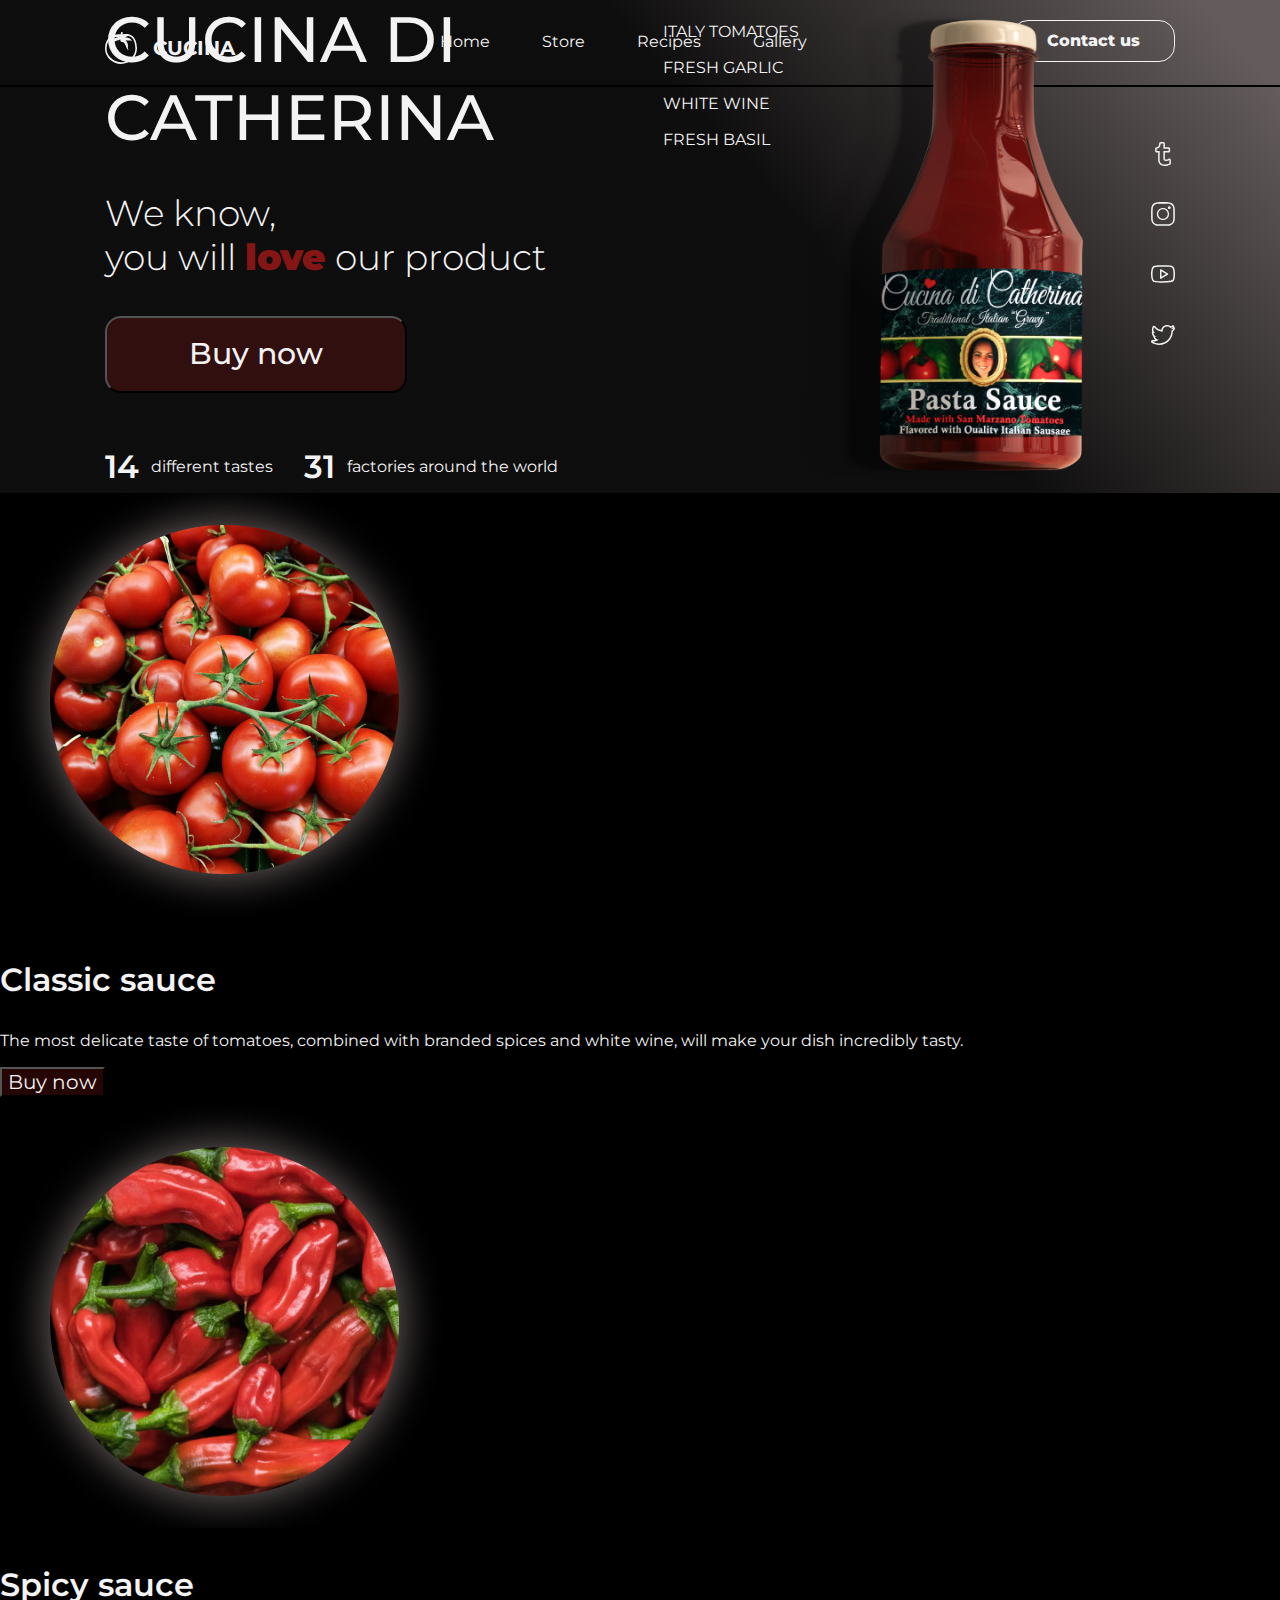
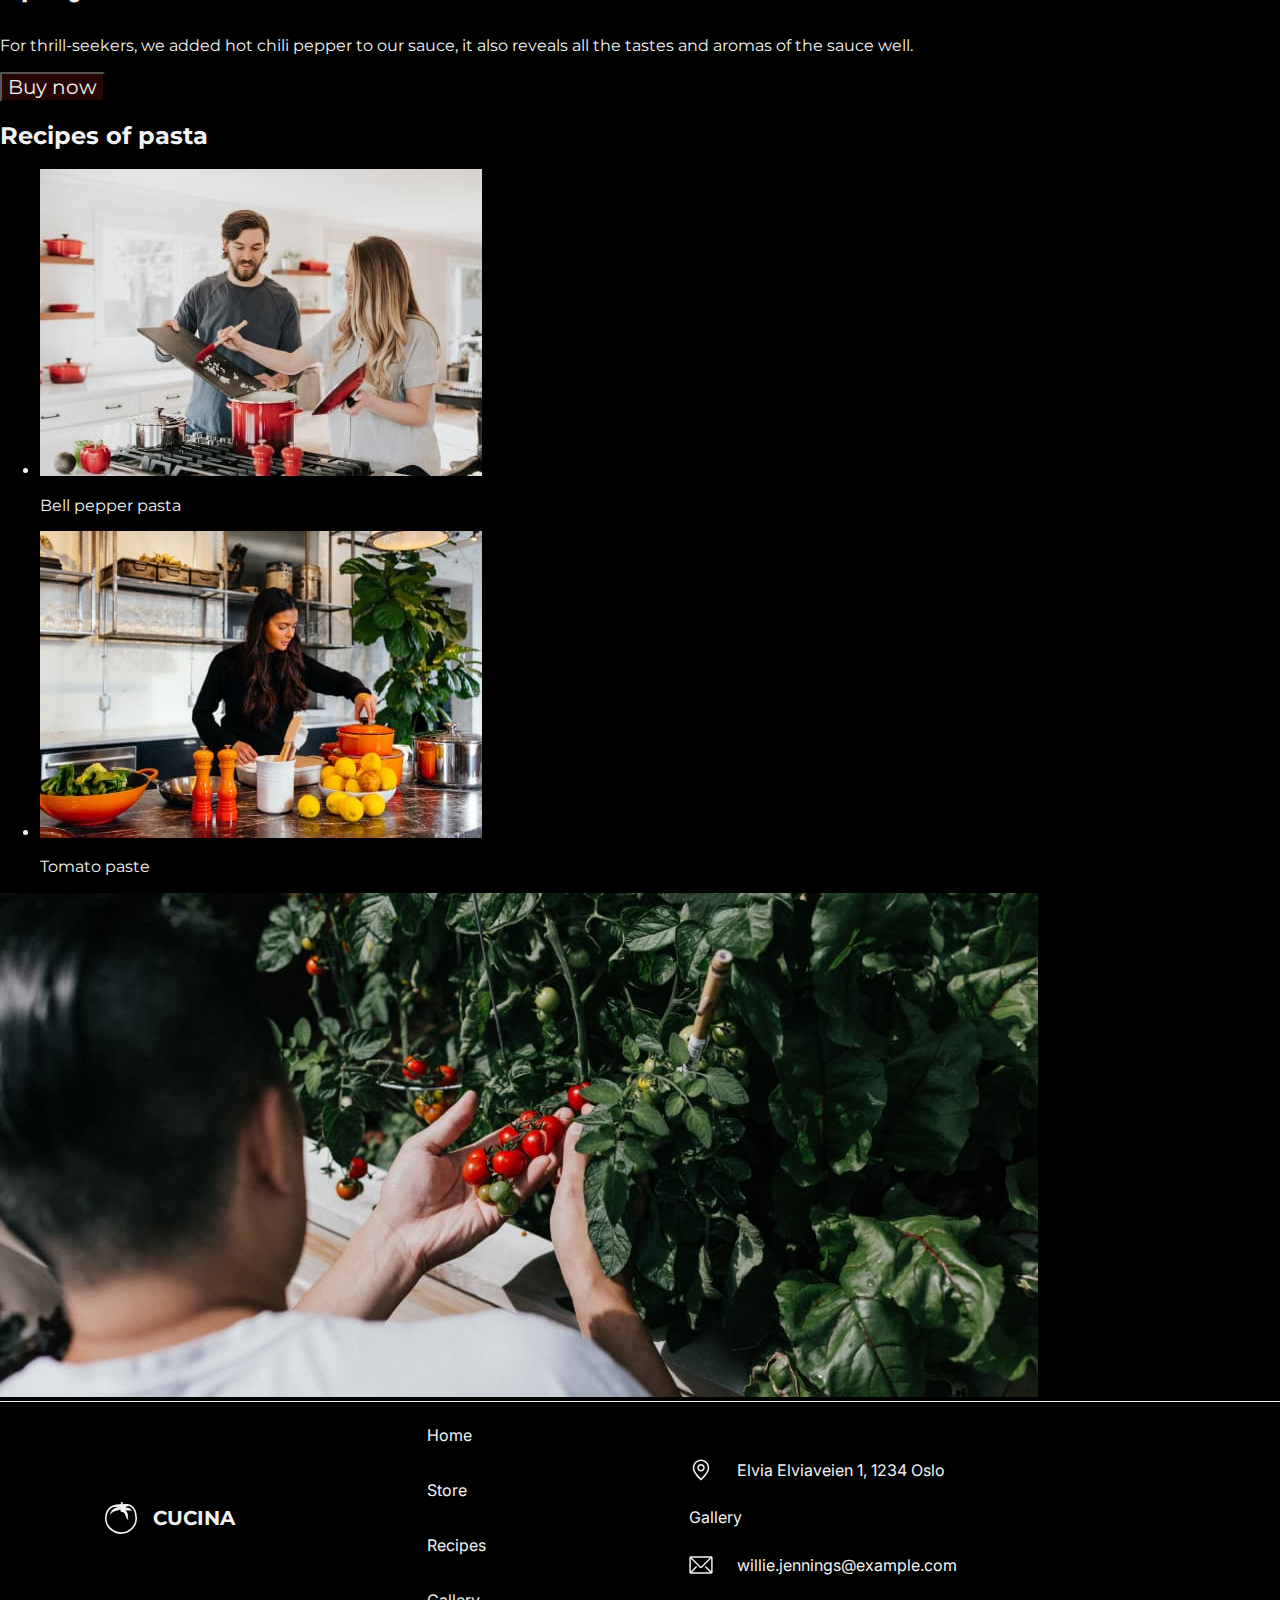
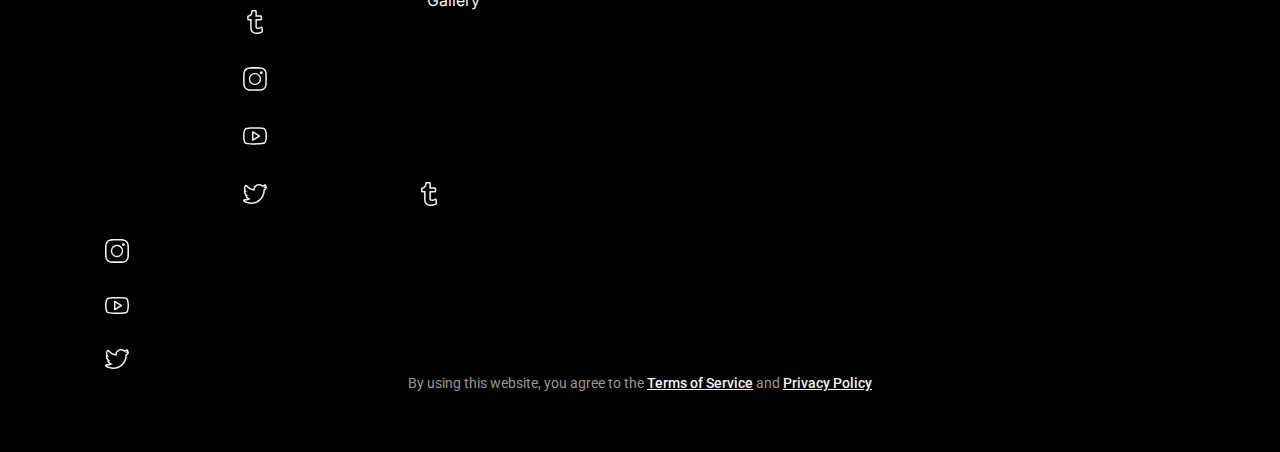
==== commit e6a69903: "changes" ====
--- a/index.html
+++ b/index.html
@@ -14,6 +14,7 @@
     <link
       rel="stylesheet"
       href="https://cdnjs.cloudflare.com/ajax/libs/modern-normalize/1.1.0/modern-normalize.min.css" />
+      <link rel="stylesheet" href="./css/style.css" />
     <link rel="stylesheet" href="./css/styles.css" />
   </head>
   <!--header-->
@@ -47,66 +48,6 @@
     </header>
     <main>
       <!-- Hero -->
-
-   <!---   <section>
-        <h1>Cucina di Catherina</h1>
-        <p>We know, you will love our product</p>
-        <button type="button">Buy now</button>
-        <ul>
-          <li>
-            <p>14</p>
-            <p>different tastes</p>
-          </li>
-          <li>
-            <p>31</p>
-            <p>factories around the world</p>
-          </li>
-        </ul>
-        <img src="./image/ketchup-l-05.jpg" alt="ketchup" width="305" />
-        <ul>
-          <li>
-            <p>Italy tomatoes</p>
-          </li>
-          <li>
-            <p>Fresh garlic</p>
-          </li>
-          <li>
-            <p>White wine</p>
-          </li>
-          <li>
-            <p>Fresh basil</p>
-          </li>
-        </ul>
-        <ul>
-          <li>
-            <a href="#" target="_blank" rel="noopener noreferrer nofollow">
-              <img
-                src="./image/simple-line-icons_social-tumblr.svg"
-                alt="tumblr page" />Tumblr
-            </a>
-          </li>
-          <li>
-            <a href="#" target="_blank" rel="noopener noreferrer nofollow">
-              <img
-                src="./image/simple-line-icons_social-instagram.svg"
-                alt="instagram page" />Instagram
-            </a>
-          </li>
-          <li>
-            <a href="#" target="_blank" rel="noopener noreferrer nofollow">
-              <img
-                src="./image/simple-line-icons_social-youtube.svg"
-                alt="youtube page" />Youtube
-            </a>
-          </li>
-          <li>
-            <a href="#" target="_blank" rel="noopener noreferrer nofollow">
-              <img
-                src="./image/simple-line-icons_social-twitter.svg"
-                alt="twitter page" />Twitter
-            </a>
-          </li>
-        </ul>-->
 
       <section class="hero">
         <div class="container">
@@ -203,38 +144,33 @@
 
       </section>
       <!--Sauce-->
-      <section>
-        <h2>Sauce</h2>
-        <ul>
-          <li>
-            <img src="./image/classic-sauce.png" alt="Classic sauce" />
-            <h2>Classic sauce</h2>
-            <p>
-
-              
-
-              The most delicate taste of tomatoes, combined with branded spices and white wine, will
-              make your dish incredibly tasty.
-
-            </p>
-            <button type="button">Buy now</button>
-          </li>
-          <li>
-            <img src="./image/spicy-sauce.jpg" alt="Spicy sauce" />
-            <h2>Spicy sauce</h2>
-            <p>
-
-              For thrill-seekers, we added hot chili pepper to our sauce, it also reveals all the
-              tastes and aromas of the sauce well.
-
-            </p>
-            <button type="button">Buy now</button>
-          </li>
-        </ul>
-      </section>
+       <section>
+         <h2 class="visually-hidden">Sauce</h2>
+         <ul class="sauce-list list">
+           <li class="sauce-item">
+             <img class="sauce-item-image" src="./image/classic-sauce.png" alt="Classic sauce" />
+             <h3 class="sauce-item-title">Classic sauce</h3>
+             <p class="sauce-item-text">
+               The most delicate taste of tomatoes, combined with branded
+               spices and white wine, will make your dish incredibly tasty.
+             </p>
+             <button class="sauce-item-btn" type="button">Buy now</button>
+           </li>
+           <li class="sauce-item">
+             <img class="sauce-item-image" src="./image/spicy-sauce.png" alt="Spicy sauce" />
+             <h3 class="sauce-item-title">Spicy sauce</h3>
+             <p class="sauce-item-text">
+               For thrill-seekers, we added hot chili pepper to our sauce, it
+               also reveals all the tastes and aromas of the sauce well.
+             </p>
+             <button class="sauce-item-btn" type="button">Buy now</button>
+           </li>
+         </ul>
+       </section>
+
 
       <!--Recipes of pasta-->
-      <section>
+     <section>
         <h2>Recipes of pasta</h2>
         <ul>
           <li>
@@ -253,14 +189,22 @@
         </ul>
       </section>
 
-      <!--The process of growing tomatoes-->
-      <section>
-        <h2>The process of growing tomatoes</h2>
-
-       
-    <!-- footer -->
-
-   <!-- <footer class="footer">
+    
+
+        <!--The process of growing tomatoes-->
+        <section>
+          <h2 class="visually-hidden">The process of growing tomatoes</h2>
+          <img
+            class="process-image"
+            src="./image/growing-tomatoes.jpg"
+            alt="Man look on the tomato"
+            width="1038"
+          />
+        </section>
+      </div>
+    </main>
+
+   <footer class="footer">
       <div class="container box">
         <a class="footer-link logo" href="./index.html">
           <img src="./image/logo.svg" alt="logo" /><span class="logo-accent"
@@ -305,126 +249,6 @@
               <svg class="icon-addres"  >
                 <use href="./image/sprite.svg#icon-mail"></use>
               </svg>
-
-        <img src="./image/growing-tomatoes.jpg" alt="Man look on the tomato" width="1038" />-->
-      </section>
-      <div class="daria">
-        <!--Sauce-->
-        <section>
-          <h2 class="visually-hidden">Sauce</h2>
-          <ul class="sauce-list list">
-            <li class="sauce-item">
-              <img
-                class="sauce-item-image"
-                src="./image/classic-sauce.png"
-                alt="Classic sauce"
-              />
-              <h3 class="sauce-item-title">Classic sauce</h3>
-              <p class="sauce-item-text">
-                The most delicate taste of tomatoes, combined with branded
-                spices and white wine, will make your dish incredibly tasty.
-              </p>
-              <button class="sauce-item-btn" type="button">Buy now</button>
-            </li>
-            <li class="sauce-item">
-              <img
-                class="sauce-item-image"
-                src="./image/spicy-sauce.png"
-                alt="Spicy sauce"
-              />
-              <h3 class="sauce-item-title">Spicy sauce</h3>
-              <p class="sauce-item-text">
-                For thrill-seekers, we added hot chili pepper to our sauce, it
-                also reveals all the tastes and aromas of the sauce well.
-              </p>
-              <button class="sauce-item-btn" type="button">Buy now</button>
-            </li>
-          </ul>
-        </section>
-
-        <!--Recipes of pasta-->
-        <section>
-          <h2 class="visually-hidden">Recipes of pasta</h2>
-          <ul class="recipes-list list">
-            <li class="recipes-item">
-              <img
-                class="recipes-item-image"
-                src="./image/recipes1.jpg"
-                alt="Bell pepper pasta"
-                width="442"
-              />
-              <p class="recipes-item-text">Bell pepper pasta</p>
-            </li>
-            <li class="recipes-item">
-              <img
-                class="recipes-item-image"
-                src="./image/recipes2.jpg"
-                alt="Tomato paste"
-                width="442"
-              />
-              <p class="recipes-item-text">Tomato paste</p>
-            </li>
-          </ul>
-        </section>
-
-        <!--The process of growing tomatoes-->
-        <section>
-          <h2 class="visually-hidden">The process of growing tomatoes</h2>
-          <img
-            class="process-image"
-            src="./image/growing-tomatoes.jpg"
-            alt="Man look on the tomato"
-            width="1038"
-          />
-        </section>
-      </div>
-    </main>
-
-   <footer class="footer">
-      <div class="container box">
-        <a class="footer-link logo" href="./index.html">
-          <img src="./image/logo.svg" alt="logo" /><span class="logo-accent"
-            >CUCINA</span
-          ></a
-        >
-        <ul class="footer-list nav">
-          <li class="footer-item">
-            <a class="link nav-link  footer-link" href="">Home</a>
-          </li>
-          <li class="footer-item">
-            <a class="link nav-link footer-link" href="">Store</a>
-          </li>
-          <li class="footer-item">
-            <a class="link nav-link footer-link" href="">Recipes</a>
-          </li>
-          <li class="footer-item">
-            <a class="link nav-link footer-link" href="">Gallery</a>
-          </li>
-        </ul>
-        <address>
-          <ul class="footer-list adress">
-            <li class="footer-item">
-              <svg class="icon-addres"  >
-                <use href="./image/sprite.svg#icon-location"></use>
-              </svg>
-              <a
-                class="footer-link"
-                href="https://goo.gl/maps/mtyc2TPKb7kbi2aH6"
-                >Elvia Elviaveien 1, 1234 Oslo
-              </a>
-            </li>
-
-            <li class="footer-item">
-              <a
-                class="footer-link"
-                href="https://goo.gl/maps/mtyc2TPKb7kbi2aH6"
-                >Gallery</a
-              >
-            </li>
-            <li class="footer-item">
-              <svg class="icon-addres"  >
-                <use href="./image/sprite.svg#icon-mail"></use>
-              </svg>
      
 
               <a class="footer-link" href="mailto:willie.jennings@example.com"
--- a/css/style.css
+++ b/css/style.css
@@ -0,0 +1,58 @@
+.list {
+  list-style: none;
+}
+
+/*div {
+  background: linear-gradient(
+    256.51deg,
+    rgba(111, 102, 102, 0.9) 26.96%,
+    rgba(16, 15, 15, 0.9) 79.08%,
+    rgba(16, 15, 15, 0.9) 79.08%
+  );
+}*/
+
+/*Разновидность соусов*/
+
+.visually-hidden {
+  position: absolute;
+  white-space: nowrap;
+  width: 1px;
+  height: 1px;
+  overflow: hidden;
+  border: 0;
+  padding: 0;
+  clip: rect(0 0 0 0);
+  clip-path: inset(50%);
+  margin: -1px;
+}
+
+.sauce-list {
+  color: #f3f3f3;
+}
+
+.sauce-item-title {
+  font-weight: 600;
+  font-size: 32px;
+  line-height: 1.22;
+}
+
+.sauce-item-text {
+  font-size: 16px;
+  line-height: 1.25;
+}
+
+.sauce-item-btn {
+  font-family: inherit;
+  font-size: 20px;
+  line-height: 1.2;
+  color: #f3f3f3;
+  background: rgba(188, 26, 26, 0.2);
+}
+
+/*Рецепты*/
+
+.recipes-item-text {
+  font-size: 32px;
+  line-height: 1.22;
+  color: #f3f3f3;
+}
--- a/css/styles.css
+++ b/css/styles.css
@@ -60,12 +60,9 @@
 }
 
 .header {
-  background: linear-gradient(
-    256.51deg,
-    rgba(111, 102, 102, 0.9) 26.96%,
-    rgba(16, 15, 15, 0.9) 79.08%,
-    rgba(16, 15, 15, 0.9) 79.08%
-  );
+  position: absolute;
+  width: 100%;
+  border-bottom: 2px solid var(--bcg-color);
 }
 
 .header-menu {
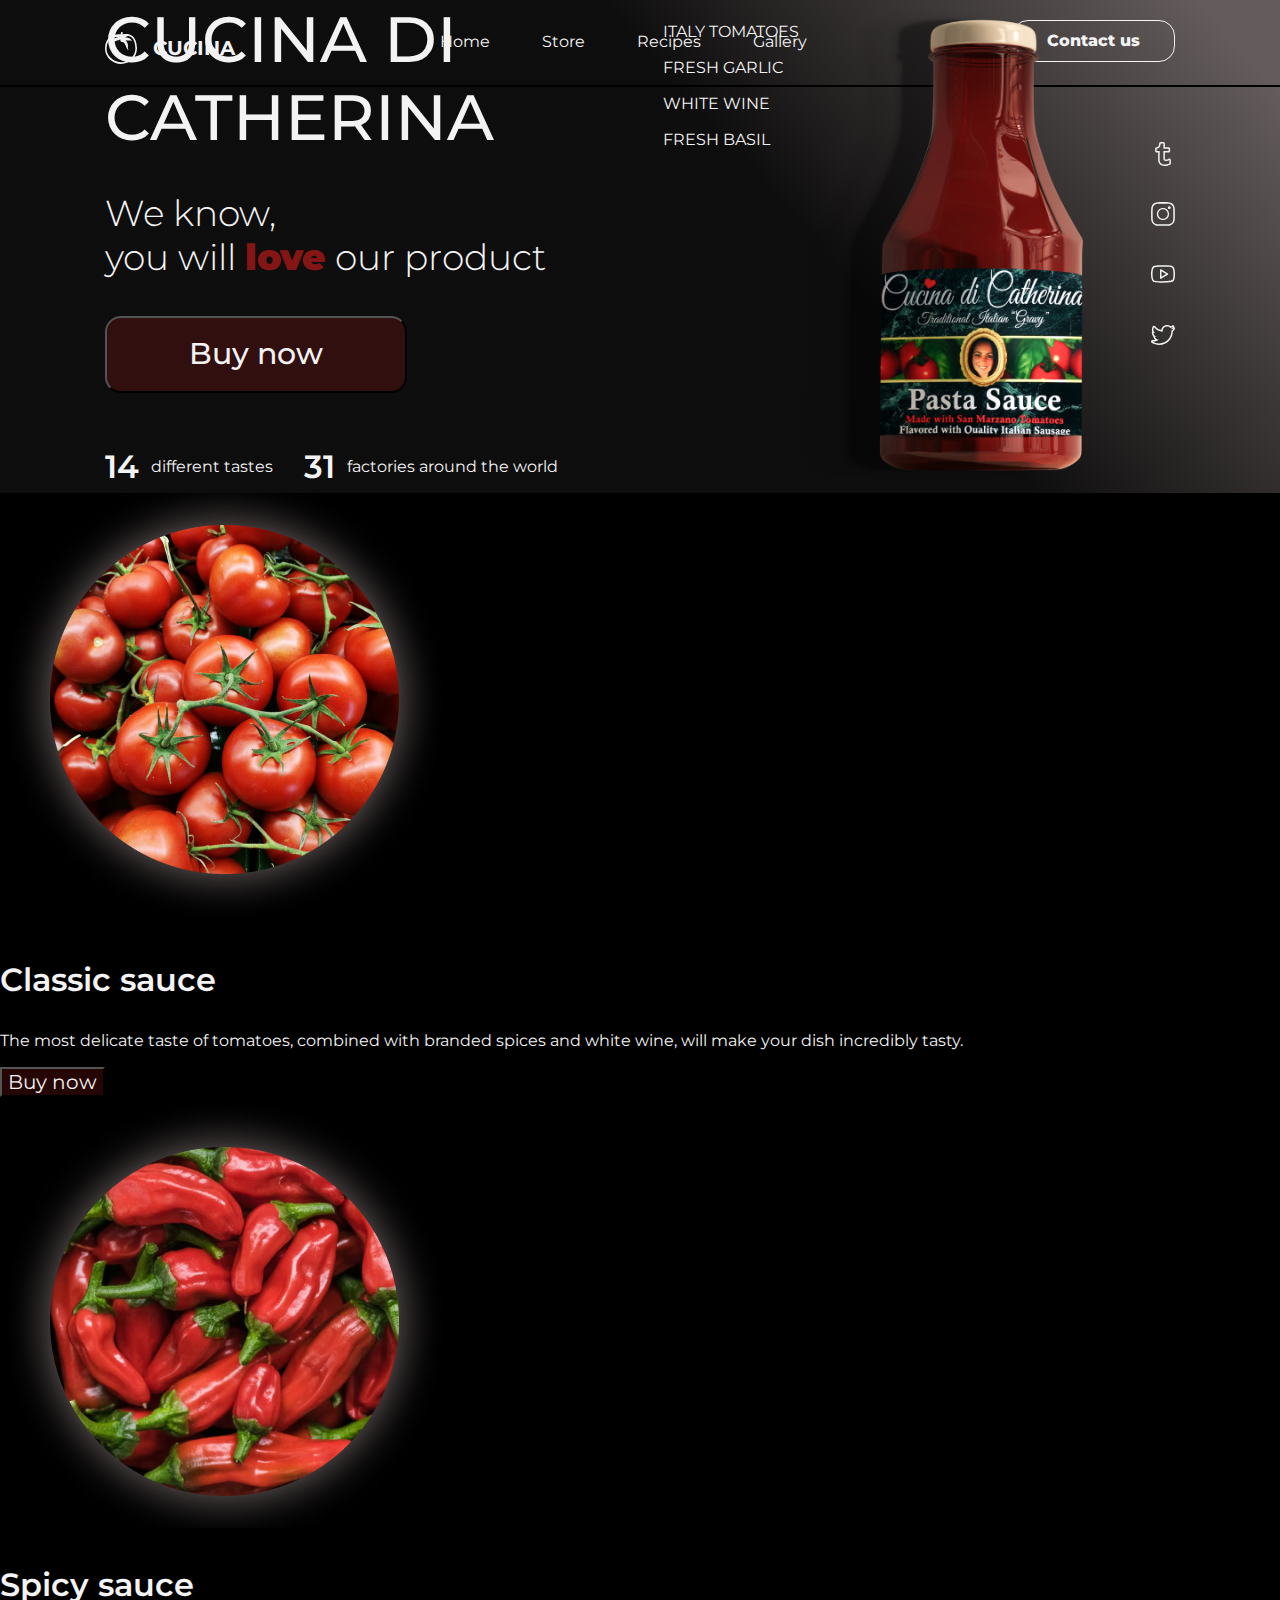
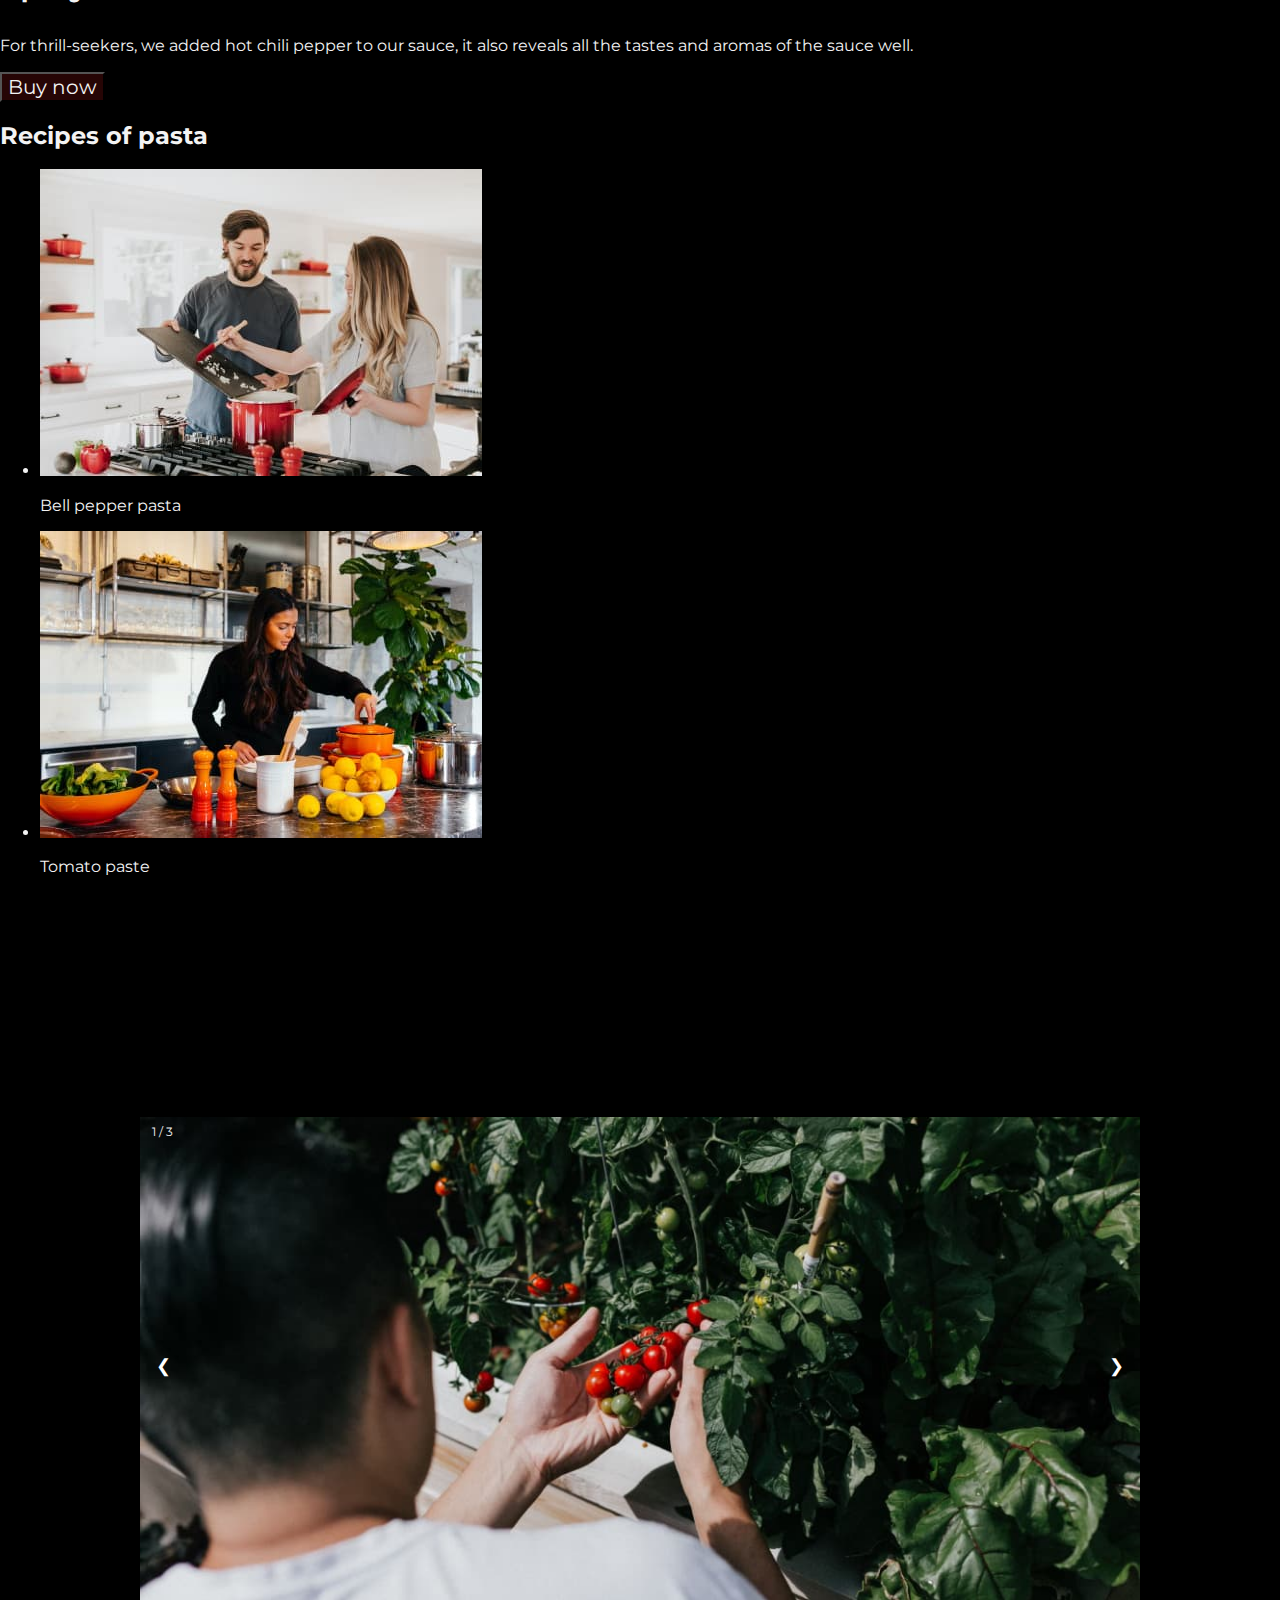
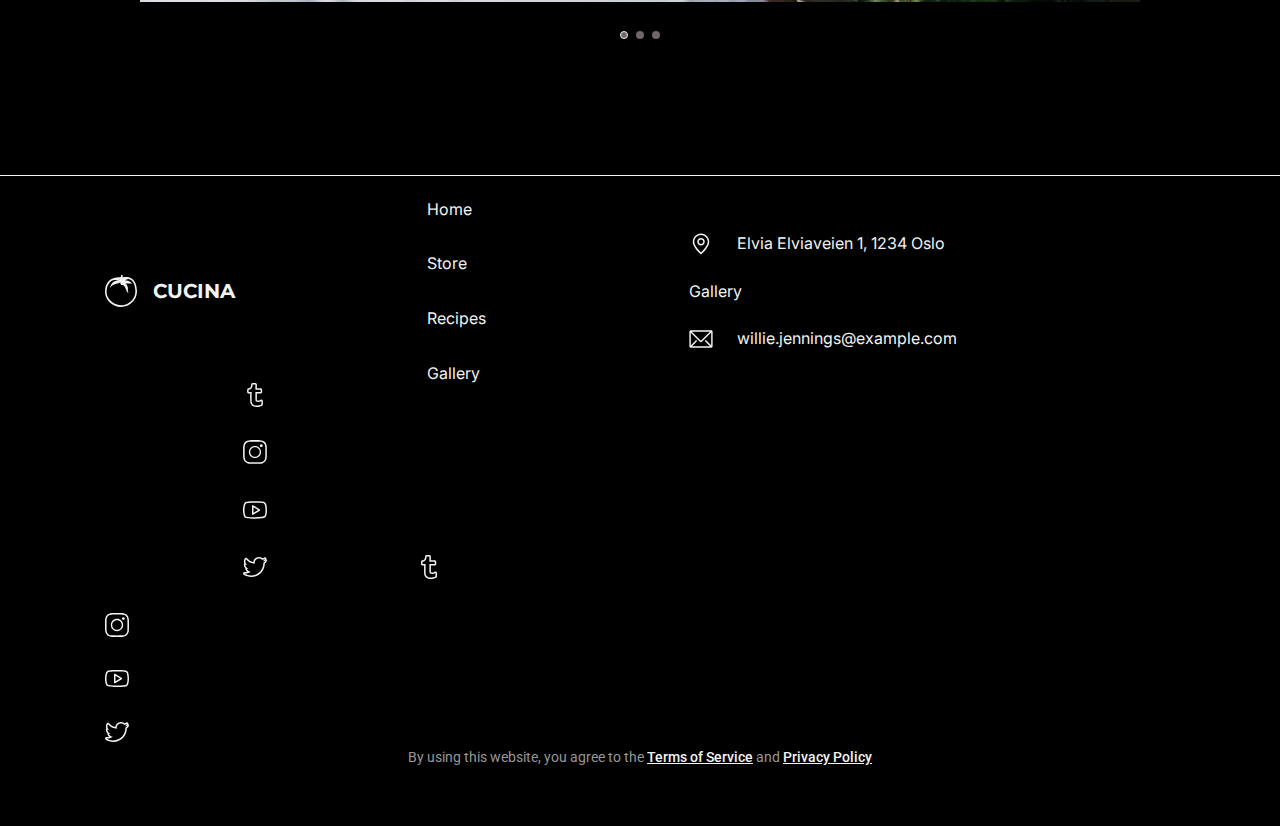
==== commit a7d22793: "growing-tomatoes-section" ====
--- a/index.html
+++ b/index.html
@@ -9,23 +9,28 @@
     <link rel="preconnect" href="https://fonts.gstatic.com" crossorigin />
     <link
       href="https://fonts.googleapis.com/css2?family=Inter&family=Montserrat:wght@300;400;500;600;700;800;900&family=Roboto:wght@400;500&display=swap"
-
-      rel="stylesheet" />
+      rel="stylesheet"
+    />
     <link
       rel="stylesheet"
-      href="https://cdnjs.cloudflare.com/ajax/libs/modern-normalize/1.1.0/modern-normalize.min.css" />
-      <link rel="stylesheet" href="./css/style.css" />
+      href="https://cdnjs.cloudflare.com/ajax/libs/modern-normalize/1.1.0/modern-normalize.min.css"
+    />
+    <link rel="stylesheet" href="./css/style.css" />
     <link rel="stylesheet" href="./css/styles.css" />
   </head>
   <!--header-->
   <body>
-
-   
     <header class="header list">
       <div class="container">
         <nav class="header-menu list">
           <a href="./index.html" class="header-logo list">
-            <img src="./image/logo.svg" class="img-logo" alt="tomato" width="32" height="32" />
+            <img
+              src="./image/logo.svg"
+              class="img-logo"
+              alt="tomato"
+              width="32"
+              height="32"
+            />
             cucina
           </a>
           <ul class="header-list list">
@@ -71,7 +76,12 @@
               </ul>
             </div>
             <div class="hero-product-presentation">
-              <img src="./image/ketchup-l.png" class="hero-img" alt="ketchup" width="305" />
+              <img
+                src="./image/ketchup-l.png"
+                class="hero-img"
+                alt="ketchup"
+                width="305"
+              />
               <ul class="hero-product-list list">
                 <li class="hero-product-item">
                   <p>Italy tomatoes</p>
@@ -141,44 +151,50 @@
             </div>
           </div>
         </div>
-
       </section>
       <!--Sauce-->
-       <section>
-         <h2 class="visually-hidden">Sauce</h2>
-         <ul class="sauce-list list">
-           <li class="sauce-item">
-             <img class="sauce-item-image" src="./image/classic-sauce.png" alt="Classic sauce" />
-             <h3 class="sauce-item-title">Classic sauce</h3>
-             <p class="sauce-item-text">
-               The most delicate taste of tomatoes, combined with branded
-               spices and white wine, will make your dish incredibly tasty.
-             </p>
-             <button class="sauce-item-btn" type="button">Buy now</button>
-           </li>
-           <li class="sauce-item">
-             <img class="sauce-item-image" src="./image/spicy-sauce.png" alt="Spicy sauce" />
-             <h3 class="sauce-item-title">Spicy sauce</h3>
-             <p class="sauce-item-text">
-               For thrill-seekers, we added hot chili pepper to our sauce, it
-               also reveals all the tastes and aromas of the sauce well.
-             </p>
-             <button class="sauce-item-btn" type="button">Buy now</button>
-           </li>
-         </ul>
-       </section>
-
+      <section>
+        <h2 class="visually-hidden">Sauce</h2>
+        <ul class="sauce-list list">
+          <li class="sauce-item">
+            <img
+              class="sauce-item-image"
+              src="./image/classic-sauce.png"
+              alt="Classic sauce"
+            />
+            <h3 class="sauce-item-title">Classic sauce</h3>
+            <p class="sauce-item-text">
+              The most delicate taste of tomatoes, combined with branded spices
+              and white wine, will make your dish incredibly tasty.
+            </p>
+            <button class="sauce-item-btn" type="button">Buy now</button>
+          </li>
+          <li class="sauce-item">
+            <img
+              class="sauce-item-image"
+              src="./image/spicy-sauce.png"
+              alt="Spicy sauce"
+            />
+            <h3 class="sauce-item-title">Spicy sauce</h3>
+            <p class="sauce-item-text">
+              For thrill-seekers, we added hot chili pepper to our sauce, it
+              also reveals all the tastes and aromas of the sauce well.
+            </p>
+            <button class="sauce-item-btn" type="button">Buy now</button>
+          </li>
+        </ul>
+      </section>
 
       <!--Recipes of pasta-->
-     <section>
+      <section>
         <h2>Recipes of pasta</h2>
         <ul>
           <li>
-
             <img
               src="./image/recipes1.jpg"
               alt="Bell pepper pasta"
-              width="442" />
+              width="442"
+            />
 
             <p>Bell pepper pasta</p>
           </li>
@@ -189,22 +205,51 @@
         </ul>
       </section>
 
-    
-
-        <!--The process of growing tomatoes-->
-        <section>
-          <h2 class="visually-hidden">The process of growing tomatoes</h2>
-          <img
-            class="process-image"
-            src="./image/growing-tomatoes.jpg"
-            alt="Man look on the tomato"
-            width="1038"
-          />
-        </section>
-      </div>
+      <!--The process of growing tomatoes------------------------------------------------------------------------------------------------------------------------------>
+      <section class="growing-tomatoes-section">
+        <h2 class="visually-hidden">The process of growing tomatoes</h2>
+        <div class="slideshow-container">
+          <!-- Full-width images with number and caption text -->
+          <div class="mySlides fade">
+            <div class="numbertext">1 / 3</div>
+            <img
+              src="./image/growing-tomatoes/growing-tomatoes.jpg"
+              style="width: 100%"
+            />
+          </div>
+
+          <div class="mySlides fade">
+            <div class="numbertext">2 / 3</div>
+            <img
+              src="./image/growing-tomatoes/growing-picking-tomatoes.jpg"
+              style="width: 100%"
+            />
+          </div>
+
+          <div class="mySlides fade">
+            <div class="numbertext">3 / 3</div>
+            <img
+              src="./image/growing-tomatoes/growing-picking-fresh.jpg"
+              style="width: 100%"
+            />
+          </div>
+
+          <!-- Next and previous buttons -->
+          <a class="prev" onclick="plusSlides(-1)">&#10094;</a>
+          <a class="next" onclick="plusSlides(1)">&#10095;</a>
+        </div>
+        <br />
+
+        <!-- The dots/circles -->
+        <div style="text-align: center">
+          <span class="dot" onclick="currentSlide(1)"></span>
+          <span class="dot" onclick="currentSlide(2)"></span>
+          <span class="dot" onclick="currentSlide(3)"></span>
+        </div>
+      </section>
     </main>
 
-   <footer class="footer">
+    <footer class="footer">
       <div class="container box">
         <a class="footer-link logo" href="./index.html">
           <img src="./image/logo.svg" alt="logo" /><span class="logo-accent"
@@ -213,7 +258,7 @@
         >
         <ul class="footer-list nav">
           <li class="footer-item">
-            <a class="link nav-link  footer-link" href="">Home</a>
+            <a class="link nav-link footer-link" href="">Home</a>
           </li>
           <li class="footer-item">
             <a class="link nav-link footer-link" href="">Store</a>
@@ -228,7 +273,7 @@
         <address>
           <ul class="footer-list adress">
             <li class="footer-item">
-              <svg class="icon-addres"  >
+              <svg class="icon-addres">
                 <use href="./image/sprite.svg#icon-location"></use>
               </svg>
               <a
@@ -246,10 +291,9 @@
               >
             </li>
             <li class="footer-item">
-              <svg class="icon-addres"  >
+              <svg class="icon-addres">
                 <use href="./image/sprite.svg#icon-mail"></use>
               </svg>
-     
 
               <a class="footer-link" href="mailto:willie.jennings@example.com"
                 >willie.jennings@example.com</a
@@ -259,25 +303,28 @@
         </address>
         <ul class="footer-list networks">
           <li class="footer-item">
-
-            <a class="link social-link"  href=""> <svg class="icon" weight="24px" height="24px">
-              <use href="./image/sprite.svg#icon-tumblr"></use>
-            </svg></a>
-          </li>
-          <li class="footer-item">
-            <a class="link social-link" href=""> <svg class="icon" weight="24px" height="24px">
-              <use href="./image/sprite.svg#icon-instagram"></use>
-            </svg></a>
-          </li>
-          <li class="footer-item">
-            <a class="link social-link" href=""><svg class="icon" weight="24px" height="24px">
-              <use href="./image/sprite.svg#icon-youtube"></use>
-            </svg></a>
-          </li>
-          <li class="footer-item">
-            <a class="link social-link" href=""><svg class="icon" weight="24px" height="24px">
-              <use href="./image/sprite.svg#icon-twitter"></use>
-            </svg></a>
+            <a class="link social-link" href="">
+              <svg class="icon" weight="24px" height="24px">
+                <use href="./image/sprite.svg#icon-tumblr"></use></svg
+            ></a>
+          </li>
+          <li class="footer-item">
+            <a class="link social-link" href="">
+              <svg class="icon" weight="24px" height="24px">
+                <use href="./image/sprite.svg#icon-instagram"></use></svg
+            ></a>
+          </li>
+          <li class="footer-item">
+            <a class="link social-link" href=""
+              ><svg class="icon" weight="24px" height="24px">
+                <use href="./image/sprite.svg#icon-youtube"></use></svg
+            ></a>
+          </li>
+          <li class="footer-item">
+            <a class="link social-link" href=""
+              ><svg class="icon" weight="24px" height="24px">
+                <use href="./image/sprite.svg#icon-twitter"></use></svg
+            ></a>
 
             <a href=""> <img src="./image/t.svg" alt="logo" /></a>
           </li>
@@ -289,18 +336,21 @@
           </li>
           <li class="footer-item">
             <a href=""><img src="./image/twitter.svg" alt="logo" /></a>
-
           </li>
         </ul>
       </div>
       <p class="footer-text">
         By using this website, you agree to the
 
-        <a href="./index.html"><span class="footer-acent">Terms of Service</span></a> and
-        <a href="./index.html"><span class="footer-acent">Privacy Policy</span></a>
+        <a href="./index.html"
+          ><span class="footer-acent">Terms of Service</span></a
+        >
+        and
+        <a href="./index.html"
+          ><span class="footer-acent">Privacy Policy</span></a
+        >
       </p>
-      
-
     </footer>
+    <script src="./js/mod.js"></script>
   </body>
 </html>
--- a/css/styles.css
+++ b/css/styles.css
@@ -12,7 +12,6 @@
   background-color: var(--bcg-color);
   color: var(--text-color-pramary);
 }
-
 
 /* header 
 
@@ -267,26 +266,115 @@
 
 */
 
-/* The process of growing tomatoes 
-
-
-
-
-
-
-
-
-
-
-
-
-*/
+/*====================================== The process of growing tomatoes ==============================*/
+
+* {
+  box-sizing: border-box;
+}
+
+.growing-tomatoes-section {
+  padding-top: 224px;
+  padding-bottom: 131px;
+}
+
+/* Slideshow container */
+.slideshow-container {
+  max-width: 1000px;
+  position: relative;
+  margin: auto;
+}
+
+/* Hide the images by default */
+.mySlides {
+  display: none;
+}
+
+/* Next & previous buttons */
+.prev,
+.next {
+  cursor: pointer;
+  position: absolute;
+  top: 50%;
+  width: auto;
+  margin-top: -22px;
+  padding: 16px;
+  color: white;
+  font-weight: inherit;
+  font-size: 18px;
+  transition: 0.6s ease;
+  border-radius: 0 3px 3px 0;
+}
+
+/* Position the "next button" to the right */
+.next {
+  right: 0;
+  border-radius: 3px 0 0 3px;
+}
+
+/* On hover, add a black background color with a little bit see-through */
+.prev:hover,
+.next:hover {
+  background-color: rgba(0, 0, 0, 0.8);
+}
+
+/* Number text (1/3 etc) */
+.numbertext {
+  color: #f2f2f2;
+  font-size: 12px;
+  padding: 8px 12px;
+  position: absolute;
+  top: 0;
+}
+
+/* The dots/bullets/indicators */
+.dot {
+  cursor: pointer;
+  height: 8px;
+  width: 8px;
+  margin: 0 2px;
+  background-color: #6f6666;
+  border-radius: 50%;
+  display: inline-block;
+  transition: background-color 0.6s ease;
+}
+
+.active,
+.dot:hover {
+  background-color: #6f6666;
+  border: 1px solid #f3f3f3;
+}
+
+/* Fading animation */
+.fade {
+  -webkit-animation-name: fade;
+  -webkit-animation-duration: 1.5s;
+  animation-name: fade;
+  animation-duration: 1.5s;
+}
+
+@-webkit-keyframes fade {
+  from {
+    opacity: 0.4;
+  }
+  to {
+    opacity: 1;
+  }
+}
+
+@keyframes fade {
+  from {
+    opacity: 0.4;
+  }
+  to {
+    opacity: 1;
+  }
+}
+
+/*====================================== The process of growing tomatoes ==============================*/
 
 /* Footer */
 
-
 .footer {
-
   padding-top: 24px;
   padding-bottom: 60px;
   background-color: var(--bcg-color);
@@ -294,13 +382,11 @@
   border-top: 1px solid var(--text-color-pramary);
 }
 
-
 .box {
   display: flex;
   flex-wrap: wrap;
   align-items: center;
   justify-content: space-between;
-  
 }
 
 .text {
@@ -318,7 +404,6 @@
 .logo {
   display: flex;
   align-items: center;
-  
 
   margin-right: 158px;
 
@@ -326,7 +411,6 @@
   font-weight: 700;
   font-size: 20px;
   line-height: 1.2;
-
 }
 
 .logo-accent {
@@ -338,11 +422,7 @@
   font-size: 20px;
   line-height: 24px;
 
-
- 
-
-  color: var(--text-color-primary);
-
+  color: var(--text-color-primary);
 }
 
 .footer-link {
@@ -351,24 +431,18 @@
   font-weight: 400;
   font-size: 16px;
   line-height: 1.18;
-color: var(--text-color-primary);
- text-decoration: none;
-
+  color: var(--text-color-primary);
+  text-decoration: none;
 }
 
 .nav-link:hover,
-.nav-link:focus{
+.nav-link:focus {
   color: var(--link-hover-color);
 }
-
-
-
-
 
 .adress {
   margin-right: 218px;
 }
-
 
 .footer-list.nav {
   display: flex;
@@ -394,7 +468,6 @@
   padding: 0px;
 }
 
-
 .footer-list.adress {
   display: flex;
   flex-direction: column;
@@ -407,7 +480,6 @@
   display: flex;
   flex-direction: column;
   align-items: flex-start;
-
 }
 
 .footer-item {
@@ -419,20 +491,14 @@
   gap: 16px;
 }
 
-
-
-
-.footer-item:not(:last-child){
+.footer-item:not(:last-child) {
   margin-bottom: 16px;
 }
 
 .social-link:hover,
-.social-link:focus{
- fill: var(--link-hover-color);
-}
-
-
-
+.social-link:focus {
+  fill: var(--link-hover-color);
+}
 
 .footer-text {
   margin: 0px;
@@ -474,25 +540,20 @@
   line-height: 1.21;
 
   text-decoration-line: underline;
-color: var(--text-color-primary);
-
+  color: var(--text-color-primary);
 }
 
 .icon:hover,
-.icon:focus{
-  fill:var(--link-hover-color) ;
-  
-}
-
-.icon{
+.icon:focus {
+  fill: var(--link-hover-color);
+}
+
+.icon {
   fill: #f3f3f3;
 }
 
-.icon-addres{
+.icon-addres {
   width: 24px;
   height: 24px;
   margin-right: 8px;
 }
-
-  
-
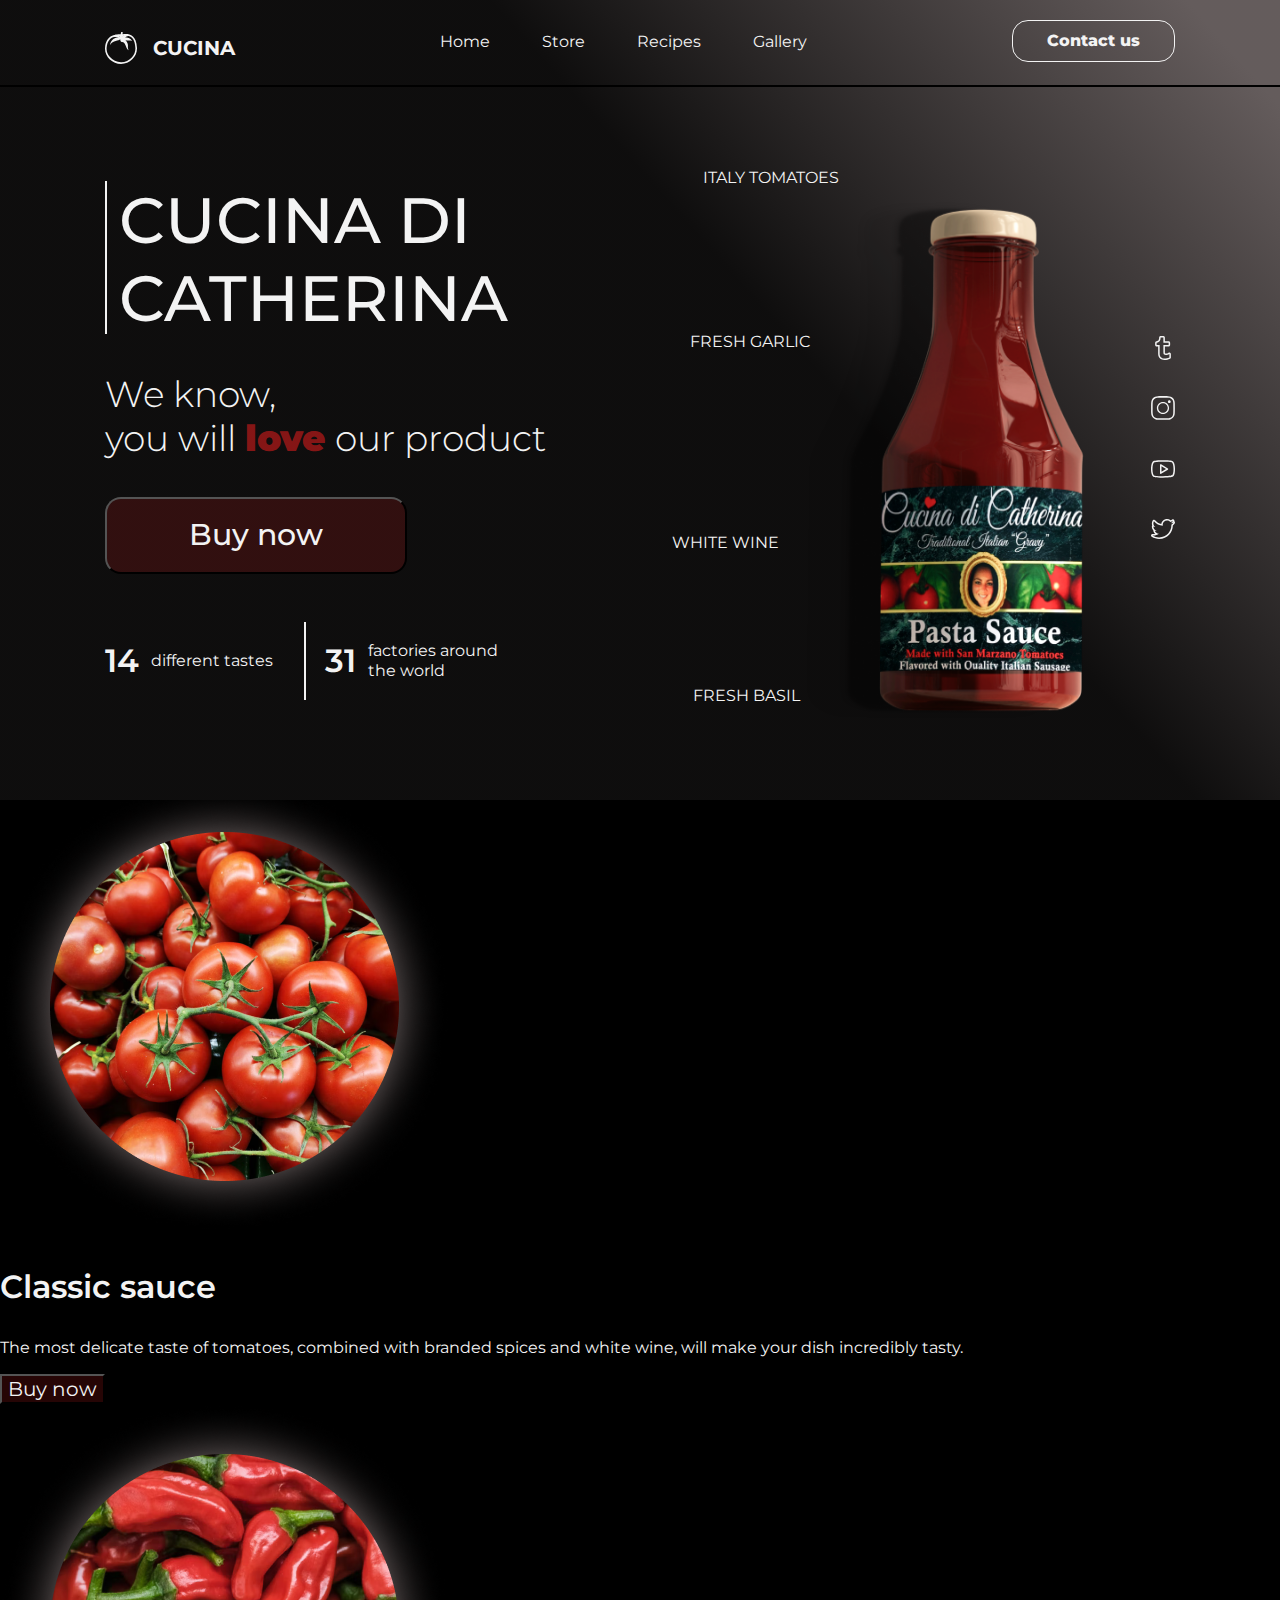
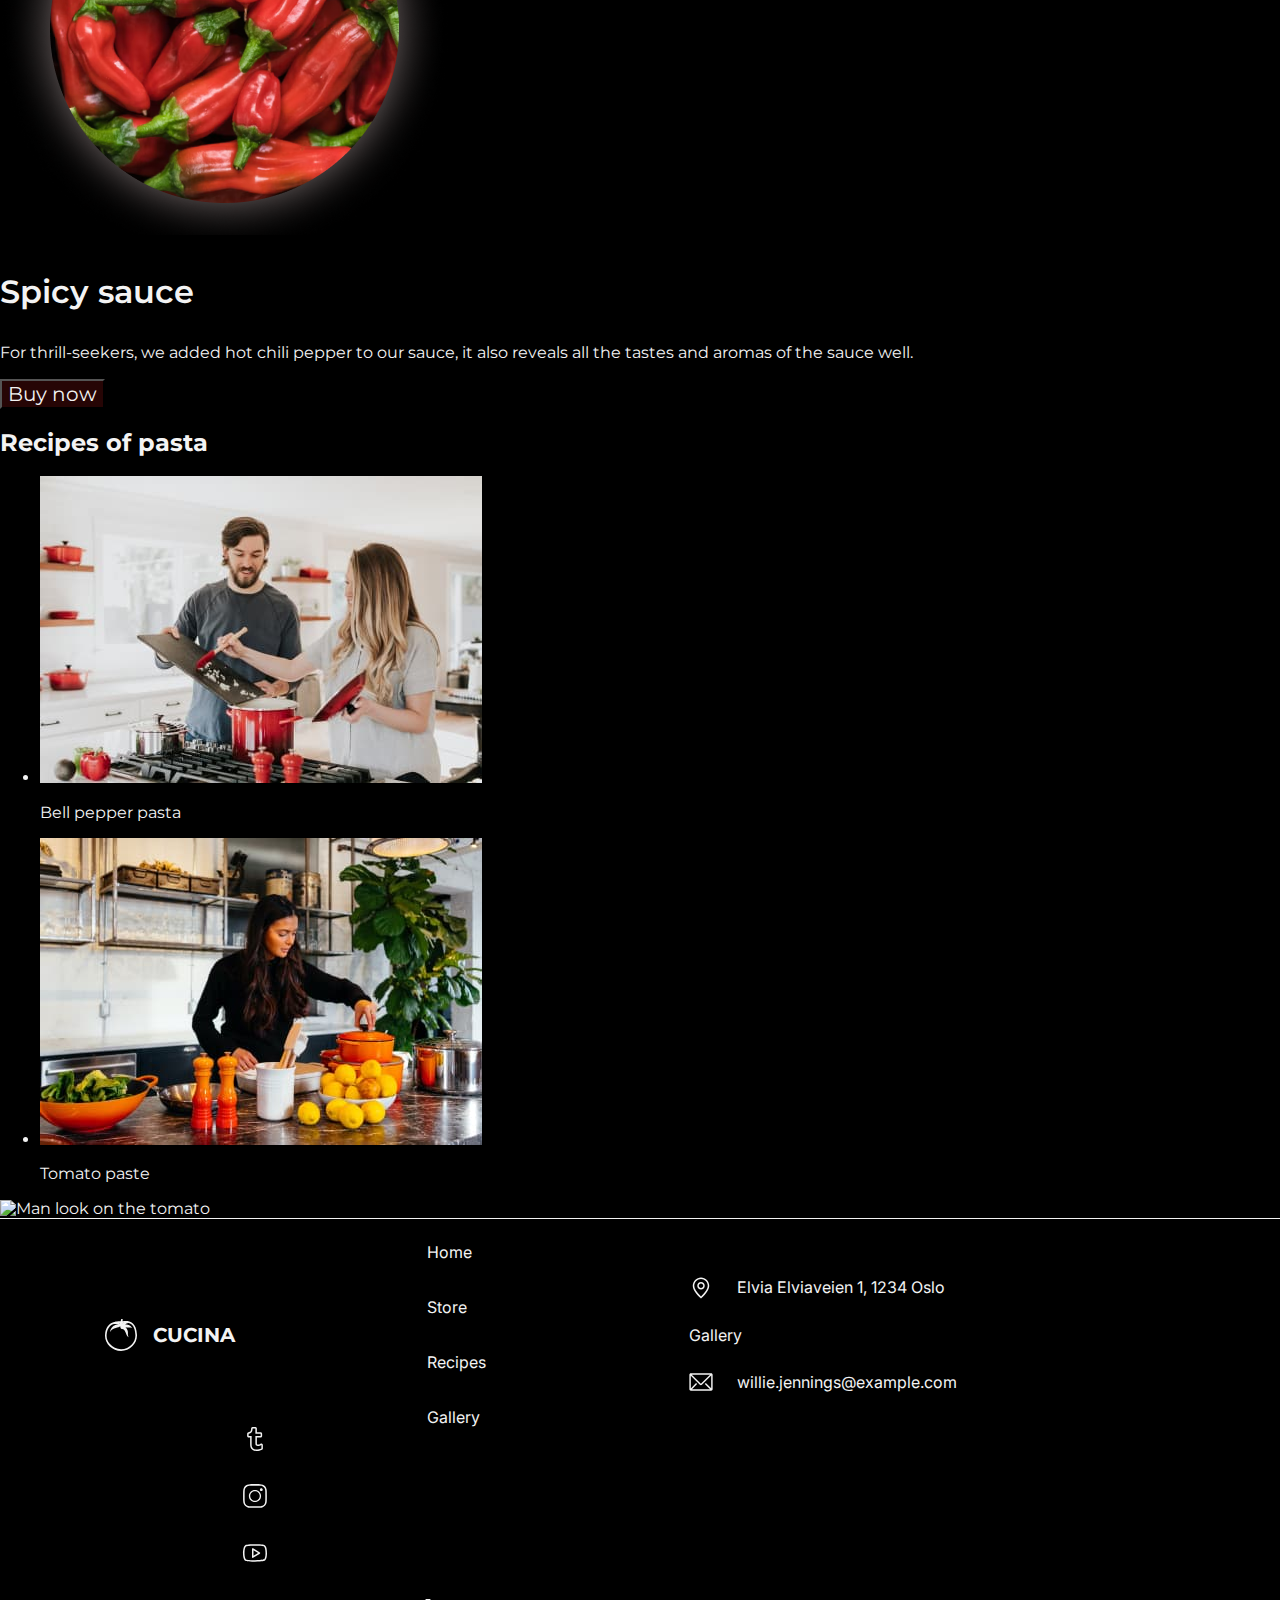
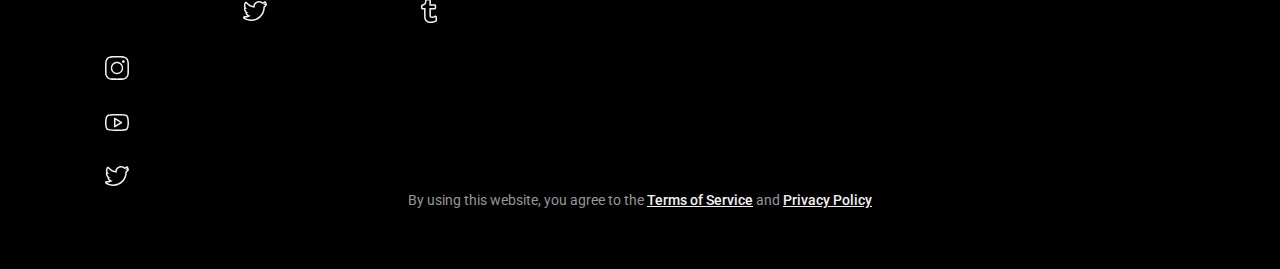
==== commit 65c19a59: "Update Hero section" ====
--- a/index.html
+++ b/index.html
@@ -9,28 +9,23 @@
     <link rel="preconnect" href="https://fonts.gstatic.com" crossorigin />
     <link
       href="https://fonts.googleapis.com/css2?family=Inter&family=Montserrat:wght@300;400;500;600;700;800;900&family=Roboto:wght@400;500&display=swap"
-      rel="stylesheet"
-    />
+
+      rel="stylesheet" />
     <link
       rel="stylesheet"
-      href="https://cdnjs.cloudflare.com/ajax/libs/modern-normalize/1.1.0/modern-normalize.min.css"
-    />
-    <link rel="stylesheet" href="./css/style.css" />
+      href="https://cdnjs.cloudflare.com/ajax/libs/modern-normalize/1.1.0/modern-normalize.min.css" />
+      <link rel="stylesheet" href="./css/style.css" />
     <link rel="stylesheet" href="./css/styles.css" />
   </head>
   <!--header-->
   <body>
+
+   
     <header class="header list">
       <div class="container">
         <nav class="header-menu list">
           <a href="./index.html" class="header-logo list">
-            <img
-              src="./image/logo.svg"
-              class="img-logo"
-              alt="tomato"
-              width="32"
-              height="32"
-            />
+            <img src="./image/logo.svg" class="img-logo" alt="tomato" width="32" height="32" />
             cucina
           </a>
           <ul class="header-list list">
@@ -65,35 +60,30 @@
               </p>
               <button type="button" class="hero-btn">Buy now</button>
               <ul class="hero-list list">
-                <li class="hero-item">
+                <li class="hero-item first-hero-item">
                   <span>14</span>
                   <p>different tastes</p>
                 </li>
-                <li class="hero-item">
+                <li class="hero-item second-hero-item">
                   <span>31</span>
                   <p>factories around the world</p>
                 </li>
               </ul>
             </div>
             <div class="hero-product-presentation">
-              <img
-                src="./image/ketchup-l.png"
-                class="hero-img"
-                alt="ketchup"
-                width="305"
-              />
+              <img src="./image/ketchup-l.png" class="hero-img" alt="ketchup" width="305" height="535" />
               <ul class="hero-product-list list">
-                <li class="hero-product-item">
+                <li class="hero-product-item first">
                   <p>Italy tomatoes</p>
                 </li>
-                <li class="hero-product-item">
+                <li class="hero-product-item second">
                   <p>Fresh garlic</p>
                 </li>
-                <li class="hero-product-item">
+                <li class="hero-product-item thirth">
                   <p>White wine</p>
                 </li>
-                <li class="hero-product-item">
-                  <p>Fresh basil</p>
+                <li class="hero-product-item forth">
+                  <p>Fresh basil</p>                   
                 </li>
               </ul>
             </div>
@@ -151,50 +141,44 @@
             </div>
           </div>
         </div>
+
       </section>
       <!--Sauce-->
-      <section>
-        <h2 class="visually-hidden">Sauce</h2>
-        <ul class="sauce-list list">
-          <li class="sauce-item">
-            <img
-              class="sauce-item-image"
-              src="./image/classic-sauce.png"
-              alt="Classic sauce"
-            />
-            <h3 class="sauce-item-title">Classic sauce</h3>
-            <p class="sauce-item-text">
-              The most delicate taste of tomatoes, combined with branded spices
-              and white wine, will make your dish incredibly tasty.
-            </p>
-            <button class="sauce-item-btn" type="button">Buy now</button>
-          </li>
-          <li class="sauce-item">
-            <img
-              class="sauce-item-image"
-              src="./image/spicy-sauce.png"
-              alt="Spicy sauce"
-            />
-            <h3 class="sauce-item-title">Spicy sauce</h3>
-            <p class="sauce-item-text">
-              For thrill-seekers, we added hot chili pepper to our sauce, it
-              also reveals all the tastes and aromas of the sauce well.
-            </p>
-            <button class="sauce-item-btn" type="button">Buy now</button>
-          </li>
-        </ul>
-      </section>
+       <section>
+         <h2 class="visually-hidden">Sauce</h2>
+         <ul class="sauce-list list">
+           <li class="sauce-item">
+             <img class="sauce-item-image" src="./image/classic-sauce.png" alt="Classic sauce" />
+             <h3 class="sauce-item-title">Classic sauce</h3>
+             <p class="sauce-item-text">
+               The most delicate taste of tomatoes, combined with branded
+               spices and white wine, will make your dish incredibly tasty.
+             </p>
+             <button class="sauce-item-btn" type="button">Buy now</button>
+           </li>
+           <li class="sauce-item">
+             <img class="sauce-item-image" src="./image/spicy-sauce.png" alt="Spicy sauce" />
+             <h3 class="sauce-item-title">Spicy sauce</h3>
+             <p class="sauce-item-text">
+               For thrill-seekers, we added hot chili pepper to our sauce, it
+               also reveals all the tastes and aromas of the sauce well.
+             </p>
+             <button class="sauce-item-btn" type="button">Buy now</button>
+           </li>
+         </ul>
+       </section>
+
 
       <!--Recipes of pasta-->
-      <section>
+     <section>
         <h2>Recipes of pasta</h2>
         <ul>
           <li>
+
             <img
               src="./image/recipes1.jpg"
               alt="Bell pepper pasta"
-              width="442"
-            />
+              width="442" />
 
             <p>Bell pepper pasta</p>
           </li>
@@ -205,51 +189,22 @@
         </ul>
       </section>
 
-      <!--The process of growing tomatoes------------------------------------------------------------------------------------------------------------------------------>
-      <section class="growing-tomatoes-section">
-        <h2 class="visually-hidden">The process of growing tomatoes</h2>
-        <div class="slideshow-container">
-          <!-- Full-width images with number and caption text -->
-          <div class="mySlides fade">
-            <div class="numbertext">1 / 3</div>
-            <img
-              src="./image/growing-tomatoes/growing-tomatoes.jpg"
-              style="width: 100%"
-            />
-          </div>
-
-          <div class="mySlides fade">
-            <div class="numbertext">2 / 3</div>
-            <img
-              src="./image/growing-tomatoes/growing-picking-tomatoes.jpg"
-              style="width: 100%"
-            />
-          </div>
-
-          <div class="mySlides fade">
-            <div class="numbertext">3 / 3</div>
-            <img
-              src="./image/growing-tomatoes/growing-picking-fresh.jpg"
-              style="width: 100%"
-            />
-          </div>
-
-          <!-- Next and previous buttons -->
-          <a class="prev" onclick="plusSlides(-1)">&#10094;</a>
-          <a class="next" onclick="plusSlides(1)">&#10095;</a>
-        </div>
-        <br />
-
-        <!-- The dots/circles -->
-        <div style="text-align: center">
-          <span class="dot" onclick="currentSlide(1)"></span>
-          <span class="dot" onclick="currentSlide(2)"></span>
-          <span class="dot" onclick="currentSlide(3)"></span>
-        </div>
-      </section>
+    
+
+        <!--The process of growing tomatoes-->
+        <section>
+          <h2 class="visually-hidden">The process of growing tomatoes</h2>
+          <img
+            class="process-image"
+            src="./image/growing-tomatoes.jpg"
+            alt="Man look on the tomato"
+            width="1038"
+          />
+        </section>
+      </div>
     </main>
 
-    <footer class="footer">
+   <footer class="footer">
       <div class="container box">
         <a class="footer-link logo" href="./index.html">
           <img src="./image/logo.svg" alt="logo" /><span class="logo-accent"
@@ -258,7 +213,7 @@
         >
         <ul class="footer-list nav">
           <li class="footer-item">
-            <a class="link nav-link footer-link" href="">Home</a>
+            <a class="link nav-link  footer-link" href="">Home</a>
           </li>
           <li class="footer-item">
             <a class="link nav-link footer-link" href="">Store</a>
@@ -273,7 +228,7 @@
         <address>
           <ul class="footer-list adress">
             <li class="footer-item">
-              <svg class="icon-addres">
+              <svg class="icon-addres"  >
                 <use href="./image/sprite.svg#icon-location"></use>
               </svg>
               <a
@@ -291,9 +246,10 @@
               >
             </li>
             <li class="footer-item">
-              <svg class="icon-addres">
+              <svg class="icon-addres"  >
                 <use href="./image/sprite.svg#icon-mail"></use>
               </svg>
+     
 
               <a class="footer-link" href="mailto:willie.jennings@example.com"
                 >willie.jennings@example.com</a
@@ -303,28 +259,25 @@
         </address>
         <ul class="footer-list networks">
           <li class="footer-item">
-            <a class="link social-link" href="">
-              <svg class="icon" weight="24px" height="24px">
-                <use href="./image/sprite.svg#icon-tumblr"></use></svg
-            ></a>
-          </li>
-          <li class="footer-item">
-            <a class="link social-link" href="">
-              <svg class="icon" weight="24px" height="24px">
-                <use href="./image/sprite.svg#icon-instagram"></use></svg
-            ></a>
-          </li>
-          <li class="footer-item">
-            <a class="link social-link" href=""
-              ><svg class="icon" weight="24px" height="24px">
-                <use href="./image/sprite.svg#icon-youtube"></use></svg
-            ></a>
-          </li>
-          <li class="footer-item">
-            <a class="link social-link" href=""
-              ><svg class="icon" weight="24px" height="24px">
-                <use href="./image/sprite.svg#icon-twitter"></use></svg
-            ></a>
+
+            <a class="link social-link"  href=""> <svg class="icon" weight="24px" height="24px">
+              <use href="./image/sprite.svg#icon-tumblr"></use>
+            </svg></a>
+          </li>
+          <li class="footer-item">
+            <a class="link social-link" href=""> <svg class="icon" weight="24px" height="24px">
+              <use href="./image/sprite.svg#icon-instagram"></use>
+            </svg></a>
+          </li>
+          <li class="footer-item">
+            <a class="link social-link" href=""><svg class="icon" weight="24px" height="24px">
+              <use href="./image/sprite.svg#icon-youtube"></use>
+            </svg></a>
+          </li>
+          <li class="footer-item">
+            <a class="link social-link" href=""><svg class="icon" weight="24px" height="24px">
+              <use href="./image/sprite.svg#icon-twitter"></use>
+            </svg></a>
 
             <a href=""> <img src="./image/t.svg" alt="logo" /></a>
           </li>
@@ -336,21 +289,18 @@
           </li>
           <li class="footer-item">
             <a href=""><img src="./image/twitter.svg" alt="logo" /></a>
+
           </li>
         </ul>
       </div>
       <p class="footer-text">
         By using this website, you agree to the
 
-        <a href="./index.html"
-          ><span class="footer-acent">Terms of Service</span></a
-        >
-        and
-        <a href="./index.html"
-          ><span class="footer-acent">Privacy Policy</span></a
-        >
+        <a href="./index.html"><span class="footer-acent">Terms of Service</span></a> and
+        <a href="./index.html"><span class="footer-acent">Privacy Policy</span></a>
       </p>
+      
+
     </footer>
-    <script src="./js/mod.js"></script>
   </body>
 </html>
--- a/css/styles.css
+++ b/css/styles.css
@@ -5,6 +5,7 @@
   --secondary-text-color: #979797;
   --link-hover-color: rgba(188, 26, 26, 0.5);
   --text-color-primary: #f3f3f3;
+  --transition: 250ms linear;
 }
 
 body {
@@ -12,6 +13,7 @@
   background-color: var(--bcg-color);
   color: var(--text-color-pramary);
 }
+
 
 /* header 
 
@@ -127,6 +129,8 @@
 
 /* Hero  */
 .hero {
+  padding-top: 152px;
+  padding-bottom: 71px;
   background: linear-gradient(
     228.52deg,
     rgba(111, 102, 102, 0.9) 4.71%,
@@ -134,10 +138,12 @@
     rgba(16, 15, 15, 0.9) 44.21%
   );
 }
+
 .presentation-list {
   display: flex;
   align-items: center;
 }
+
 .hero-title {
   margin: 0;
   max-width: 388px;
@@ -145,6 +151,17 @@
   font-size: 64px;
   line-height: 1.22;
   text-transform: uppercase;
+  display: flex;
+}
+
+.hero-title::before {
+  content: "";
+  width: 0px;
+  height: 153px;
+  border: 1px solid var(--text-color-primary);
+  display: flex;
+  flex-direction: column;
+  margin-right: 12px;
 }
 
 .hero-text {
@@ -172,17 +189,33 @@
   line-height: 1.23;
   color: var(--text-color-primary);
   margin-bottom: 48px;
+  transition: background-color var(--transition);
 }
 
 .hero-btn:hover,
 .hero-btn:focus {
   background-color: rgba(188, 26, 26, 0.5);
 }
+
 .hero-list {
   display: flex;
-  justify-content: center;
+  justify-content: left;
   align-items: center;
   gap: 31px;
+  min-width: 371px;
+}
+
+.second-hero-item > p {
+  width: 131px;
+}
+
+.second-hero-item::before {
+  content: "";
+  width: 0px;
+  height: 78px;
+  border: 1px solid var(--text-color-primary);
+  margin-right: 12px;
+  margin-right: 19px;
 }
 
 .hero-item {
@@ -192,21 +225,31 @@
   display: flex;
   align-items: center;
 }
+
 .hero-item > span {
   font-weight: 600;
   font-size: 32px;
   line-height: 1.22;
   margin-right: 12px;
 }
+
 .hero-product-presentation {
+  position: relative;
   display: flex;
   margin-left: auto;
   margin-right: 47px;
-}
+  width: 432px;
+  height: 577px;
+}
+
 .hero-product-list {
   order: -1;
 }
+
 .hero-img {
+  position: absolute;
+  bottom: 0;
+  right: 0;
   filter: drop-shadow(-35px 0px 3px rgba(0, 0, 0, 0.25));
 }
 
@@ -216,18 +259,47 @@
   line-height: 1.25;
   text-transform: uppercase;
 }
+
+.hero-product-item.first {
+  position: absolute;
+  top: 0;
+  left: 31px;
+}
+
+.hero-product-item.second {
+  position: absolute;
+  top: 164px;
+  left: 18px;
+}
+
+.hero-product-item.thirth {
+  position: absolute;
+  top: 365px;
+  left: 0;
+}
+
+.hero-product-item.forth {
+  position: absolute;
+  bottom: 7px;
+  left: 21px;
+}
+
 .hero-social-list {
   display: flex;
   flex-direction: column;
   align-items: center;
   gap: 32px;
 }
+
 .hero-social-list-link {
   color: var(--text-color-primary);
-}
+  transition: color var(--transition);
+}
+
 .hero-social-list-link:is(:hover, :focus) {
   color: rgba(188, 26, 26, 0.5);
 }
+
 .social-list-icon {
   fill: currentColor;
 }
@@ -266,111 +338,20 @@
 
 */
 
-/*====================================== The process of growing tomatoes ==============================*/
-
-* {
-  box-sizing: border-box;
-}
-
-.growing-tomatoes-section {
-  padding-top: 224px;
-  padding-bottom: 131px;
-}
-
-/* Slideshow container */
-.slideshow-container {
-  max-width: 1000px;
-  position: relative;
-  margin: auto;
-}
-
-/* Hide the images by default */
-.mySlides {
-  display: none;
-}
-
-/* Next & previous buttons */
-.prev,
-.next {
-  cursor: pointer;
-  position: absolute;
-  top: 50%;
-  width: auto;
-  margin-top: -22px;
-  padding: 16px;
-  color: white;
-  font-weight: inherit;
-  font-size: 18px;
-  transition: 0.6s ease;
-  border-radius: 0 3px 3px 0;
-}
-
-/* Position the "next button" to the right */
-.next {
-  right: 0;
-  border-radius: 3px 0 0 3px;
-}
-
-/* On hover, add a black background color with a little bit see-through */
-.prev:hover,
-.next:hover {
-  background-color: rgba(0, 0, 0, 0.8);
-}
-
-/* Number text (1/3 etc) */
-.numbertext {
-  color: #f2f2f2;
-  font-size: 12px;
-  padding: 8px 12px;
-  position: absolute;
-  top: 0;
-}
-
-/* The dots/bullets/indicators */
-.dot {
-  cursor: pointer;
-  height: 8px;
-  width: 8px;
-  margin: 0 2px;
-  background-color: #6f6666;
-  border-radius: 50%;
-  display: inline-block;
-  transition: background-color 0.6s ease;
-}
-
-.active,
-.dot:hover {
-  background-color: #6f6666;
-  border: 1px solid #f3f3f3;
-}
-
-/* Fading animation */
-.fade {
-  -webkit-animation-name: fade;
-  -webkit-animation-duration: 1.5s;
-  animation-name: fade;
-  animation-duration: 1.5s;
-}
-
-@-webkit-keyframes fade {
-  from {
-    opacity: 0.4;
-  }
-  to {
-    opacity: 1;
-  }
-}
-
-@keyframes fade {
-  from {
-    opacity: 0.4;
-  }
-  to {
-    opacity: 1;
-  }
-}
-
-/*====================================== The process of growing tomatoes ==============================*/
+/* The process of growing tomatoes 
+
+
+
+
+
+
+
+
+
+
+
+
+*/
 
 /* Footer */
 
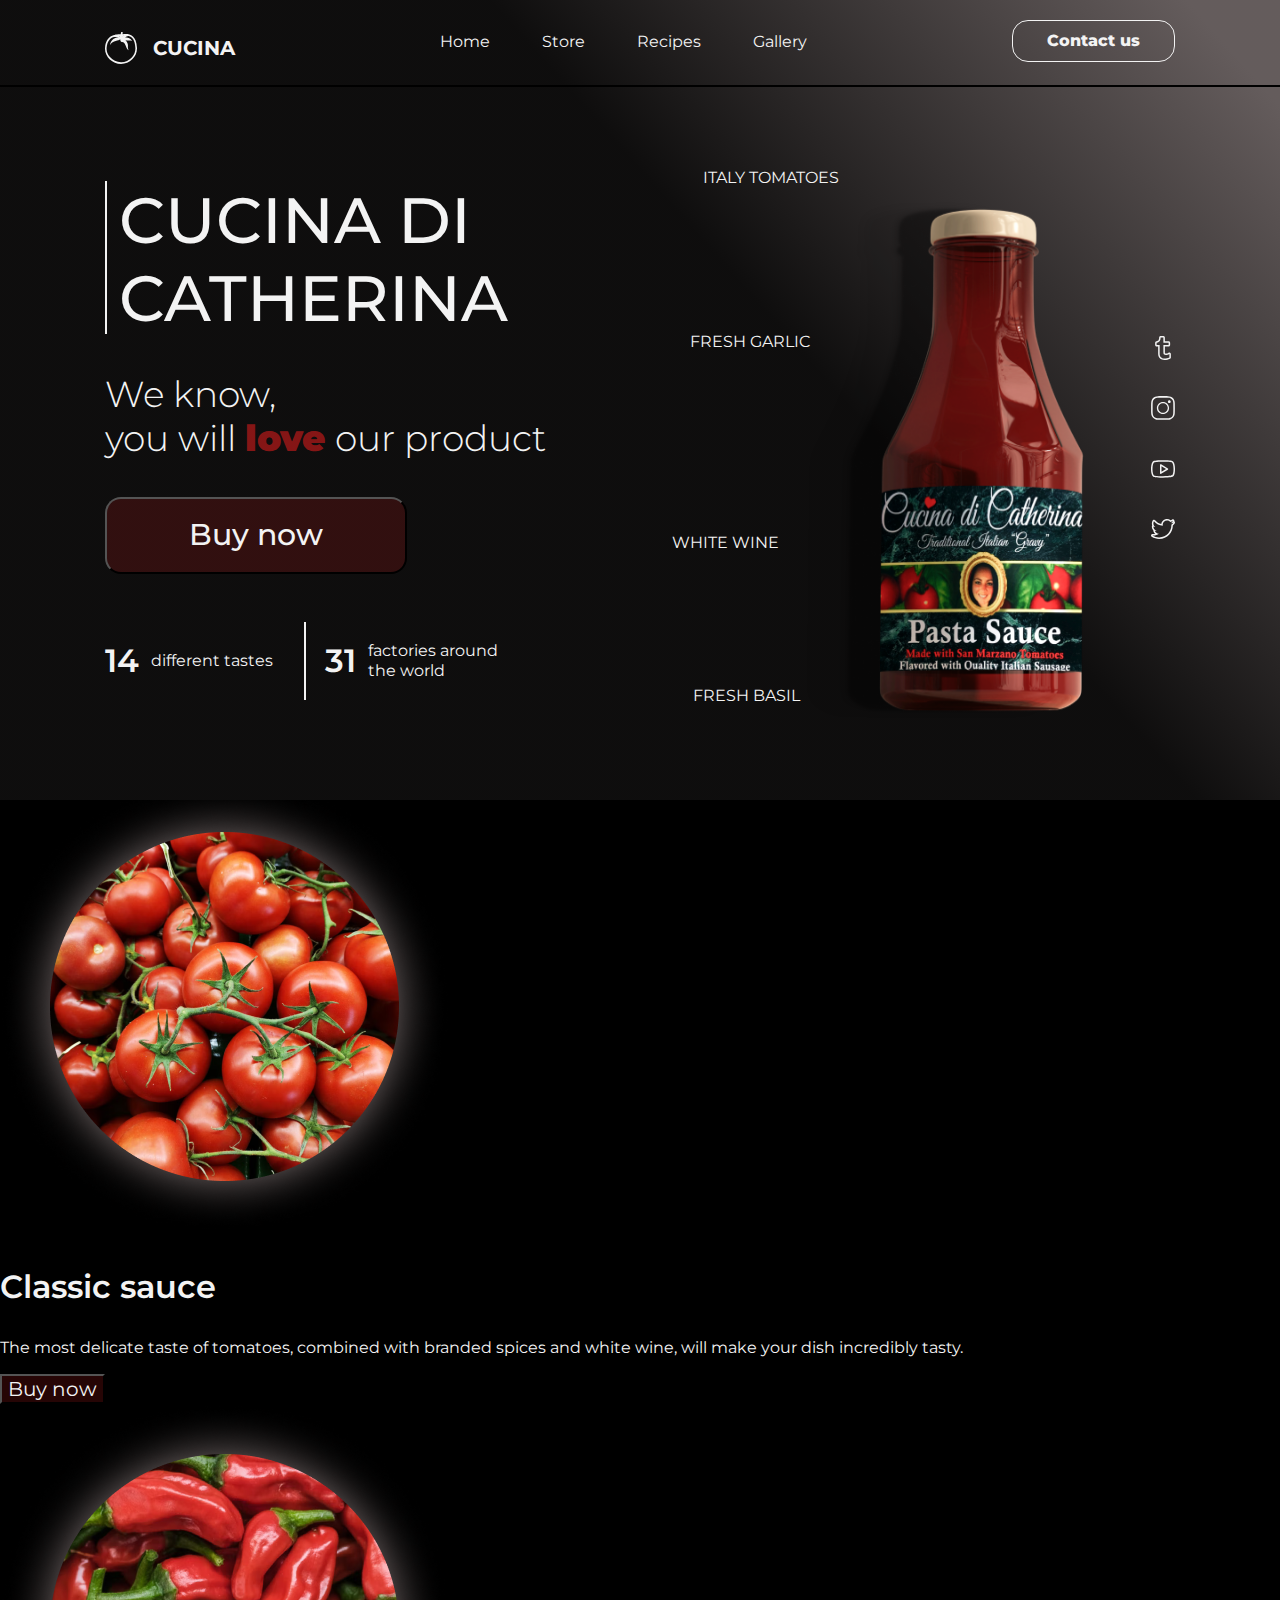
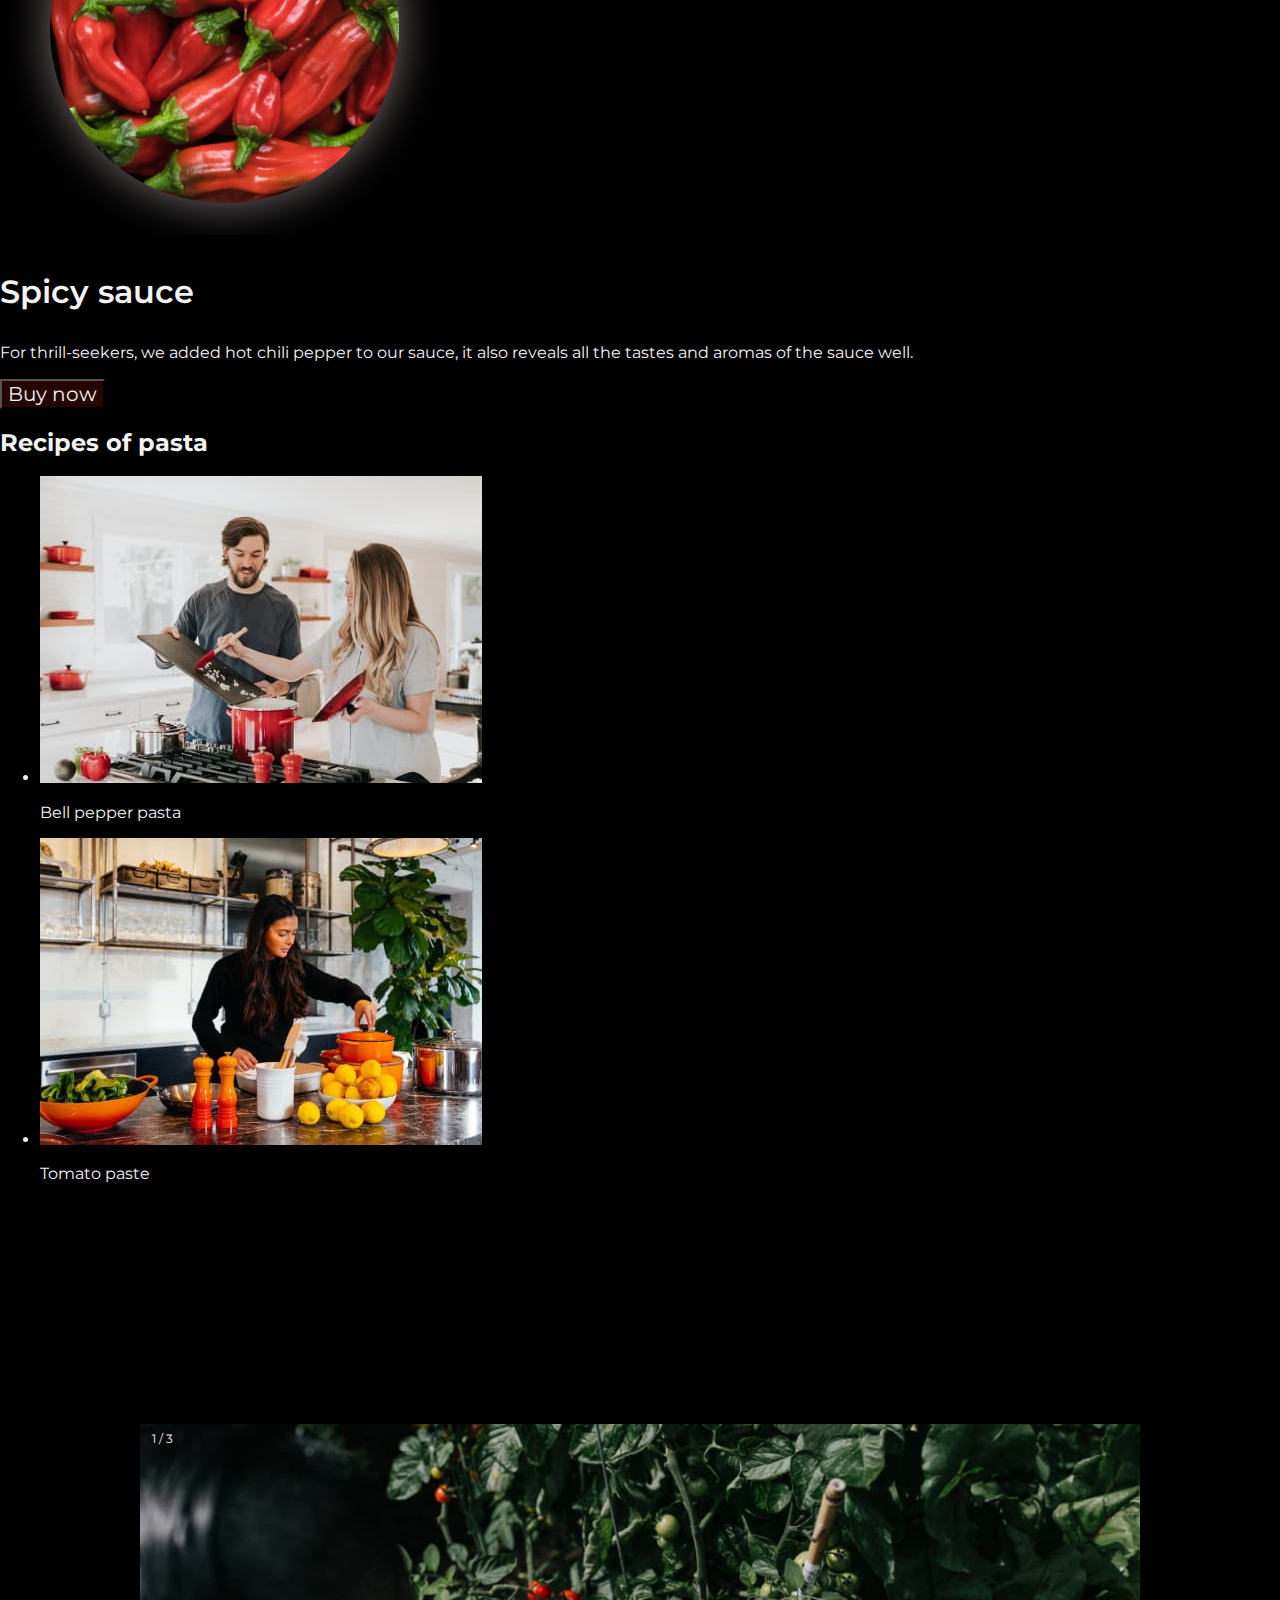
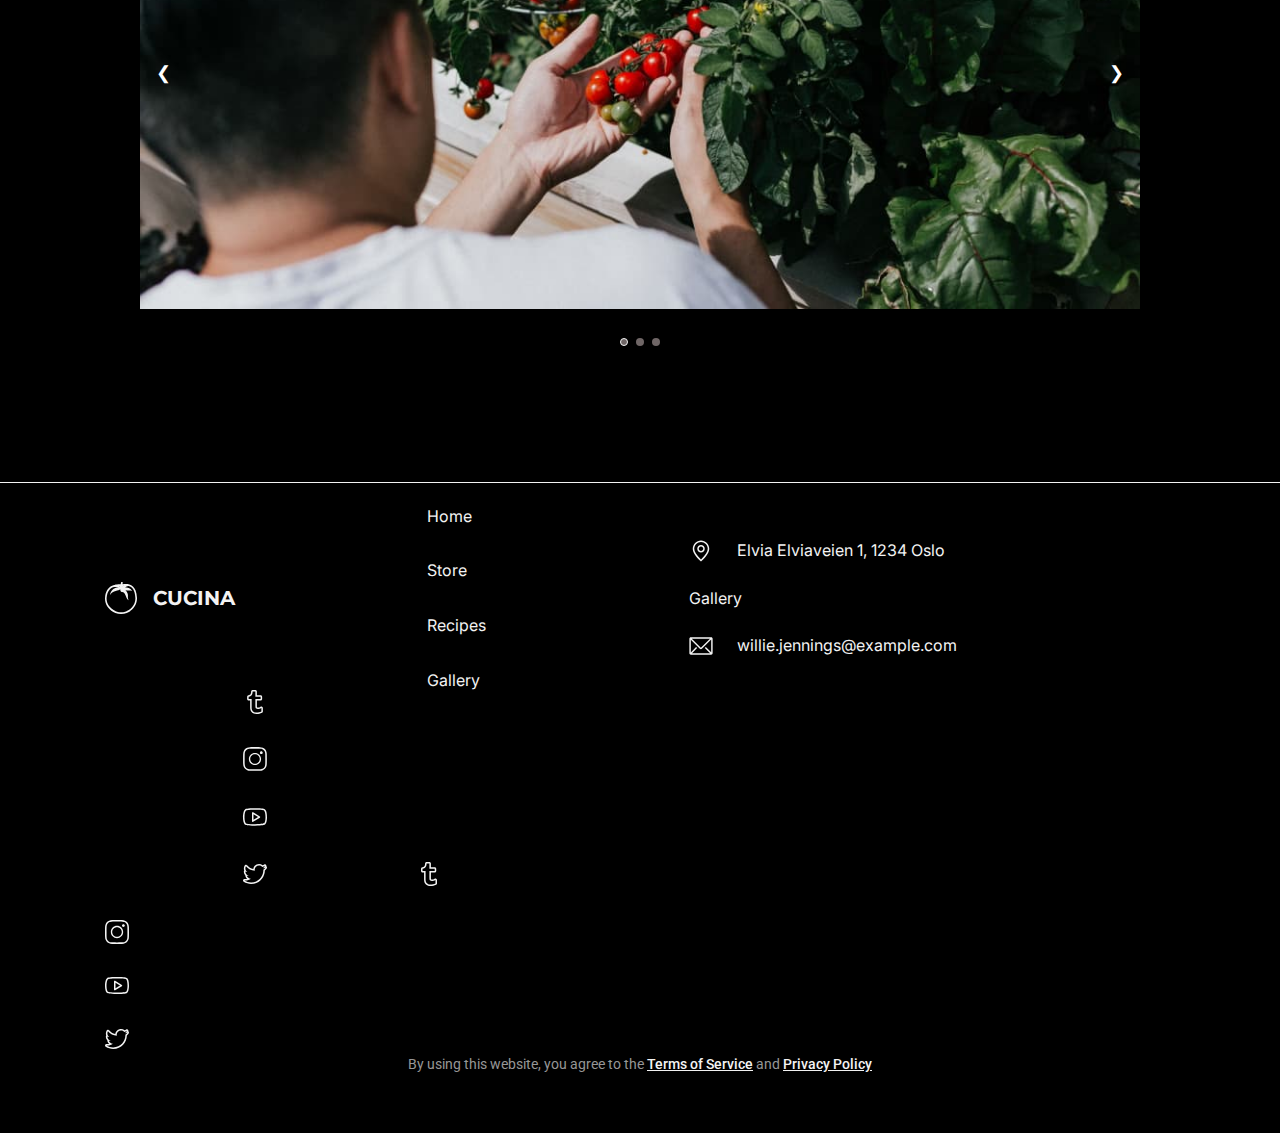
==== commit 574a6cb9: "Merge branch 'main' into hero-section" ====
--- a/index.html
+++ b/index.html
@@ -9,23 +9,28 @@
     <link rel="preconnect" href="https://fonts.gstatic.com" crossorigin />
     <link
       href="https://fonts.googleapis.com/css2?family=Inter&family=Montserrat:wght@300;400;500;600;700;800;900&family=Roboto:wght@400;500&display=swap"
-
-      rel="stylesheet" />
+      rel="stylesheet"
+    />
     <link
       rel="stylesheet"
-      href="https://cdnjs.cloudflare.com/ajax/libs/modern-normalize/1.1.0/modern-normalize.min.css" />
-      <link rel="stylesheet" href="./css/style.css" />
+      href="https://cdnjs.cloudflare.com/ajax/libs/modern-normalize/1.1.0/modern-normalize.min.css"
+    />
+    <link rel="stylesheet" href="./css/style.css" />
     <link rel="stylesheet" href="./css/styles.css" />
   </head>
   <!--header-->
   <body>
-
-   
     <header class="header list">
       <div class="container">
         <nav class="header-menu list">
           <a href="./index.html" class="header-logo list">
-            <img src="./image/logo.svg" class="img-logo" alt="tomato" width="32" height="32" />
+            <img
+              src="./image/logo.svg"
+              class="img-logo"
+              alt="tomato"
+              width="32"
+              height="32"
+            />
             cucina
           </a>
           <ul class="header-list list">
@@ -71,6 +76,7 @@
               </ul>
             </div>
             <div class="hero-product-presentation">
+
               <img src="./image/ketchup-l.png" class="hero-img" alt="ketchup" width="305" height="535" />
               <ul class="hero-product-list list">
                 <li class="hero-product-item first">
@@ -141,44 +147,50 @@
             </div>
           </div>
         </div>
-
       </section>
       <!--Sauce-->
-       <section>
-         <h2 class="visually-hidden">Sauce</h2>
-         <ul class="sauce-list list">
-           <li class="sauce-item">
-             <img class="sauce-item-image" src="./image/classic-sauce.png" alt="Classic sauce" />
-             <h3 class="sauce-item-title">Classic sauce</h3>
-             <p class="sauce-item-text">
-               The most delicate taste of tomatoes, combined with branded
-               spices and white wine, will make your dish incredibly tasty.
-             </p>
-             <button class="sauce-item-btn" type="button">Buy now</button>
-           </li>
-           <li class="sauce-item">
-             <img class="sauce-item-image" src="./image/spicy-sauce.png" alt="Spicy sauce" />
-             <h3 class="sauce-item-title">Spicy sauce</h3>
-             <p class="sauce-item-text">
-               For thrill-seekers, we added hot chili pepper to our sauce, it
-               also reveals all the tastes and aromas of the sauce well.
-             </p>
-             <button class="sauce-item-btn" type="button">Buy now</button>
-           </li>
-         </ul>
-       </section>
-
+      <section>
+        <h2 class="visually-hidden">Sauce</h2>
+        <ul class="sauce-list list">
+          <li class="sauce-item">
+            <img
+              class="sauce-item-image"
+              src="./image/classic-sauce.png"
+              alt="Classic sauce"
+            />
+            <h3 class="sauce-item-title">Classic sauce</h3>
+            <p class="sauce-item-text">
+              The most delicate taste of tomatoes, combined with branded spices
+              and white wine, will make your dish incredibly tasty.
+            </p>
+            <button class="sauce-item-btn" type="button">Buy now</button>
+          </li>
+          <li class="sauce-item">
+            <img
+              class="sauce-item-image"
+              src="./image/spicy-sauce.png"
+              alt="Spicy sauce"
+            />
+            <h3 class="sauce-item-title">Spicy sauce</h3>
+            <p class="sauce-item-text">
+              For thrill-seekers, we added hot chili pepper to our sauce, it
+              also reveals all the tastes and aromas of the sauce well.
+            </p>
+            <button class="sauce-item-btn" type="button">Buy now</button>
+          </li>
+        </ul>
+      </section>
 
       <!--Recipes of pasta-->
-     <section>
+      <section>
         <h2>Recipes of pasta</h2>
         <ul>
           <li>
-
             <img
               src="./image/recipes1.jpg"
               alt="Bell pepper pasta"
-              width="442" />
+              width="442"
+            />
 
             <p>Bell pepper pasta</p>
           </li>
@@ -189,22 +201,51 @@
         </ul>
       </section>
 
-    
-
-        <!--The process of growing tomatoes-->
-        <section>
-          <h2 class="visually-hidden">The process of growing tomatoes</h2>
-          <img
-            class="process-image"
-            src="./image/growing-tomatoes.jpg"
-            alt="Man look on the tomato"
-            width="1038"
-          />
-        </section>
-      </div>
+      <!--The process of growing tomatoes------------------------------------------------------------------------------------------------------------------------------>
+      <section class="growing-tomatoes-section">
+        <h2 class="visually-hidden">The process of growing tomatoes</h2>
+        <div class="slideshow-container">
+          <!-- Full-width images with number and caption text -->
+          <div class="mySlides fade">
+            <div class="numbertext">1 / 3</div>
+            <img
+              src="./image/growing-tomatoes/growing-tomatoes.jpg"
+              style="width: 100%"
+            />
+          </div>
+
+          <div class="mySlides fade">
+            <div class="numbertext">2 / 3</div>
+            <img
+              src="./image/growing-tomatoes/growing-picking-tomatoes.jpg"
+              style="width: 100%"
+            />
+          </div>
+
+          <div class="mySlides fade">
+            <div class="numbertext">3 / 3</div>
+            <img
+              src="./image/growing-tomatoes/growing-picking-fresh.jpg"
+              style="width: 100%"
+            />
+          </div>
+
+          <!-- Next and previous buttons -->
+          <a class="prev" onclick="plusSlides(-1)">&#10094;</a>
+          <a class="next" onclick="plusSlides(1)">&#10095;</a>
+        </div>
+        <br />
+
+        <!-- The dots/circles -->
+        <div style="text-align: center">
+          <span class="dot" onclick="currentSlide(1)"></span>
+          <span class="dot" onclick="currentSlide(2)"></span>
+          <span class="dot" onclick="currentSlide(3)"></span>
+        </div>
+      </section>
     </main>
 
-   <footer class="footer">
+    <footer class="footer">
       <div class="container box">
         <a class="footer-link logo" href="./index.html">
           <img src="./image/logo.svg" alt="logo" /><span class="logo-accent"
@@ -213,7 +254,7 @@
         >
         <ul class="footer-list nav">
           <li class="footer-item">
-            <a class="link nav-link  footer-link" href="">Home</a>
+            <a class="link nav-link footer-link" href="">Home</a>
           </li>
           <li class="footer-item">
             <a class="link nav-link footer-link" href="">Store</a>
@@ -228,7 +269,7 @@
         <address>
           <ul class="footer-list adress">
             <li class="footer-item">
-              <svg class="icon-addres"  >
+              <svg class="icon-addres">
                 <use href="./image/sprite.svg#icon-location"></use>
               </svg>
               <a
@@ -246,10 +287,9 @@
               >
             </li>
             <li class="footer-item">
-              <svg class="icon-addres"  >
+              <svg class="icon-addres">
                 <use href="./image/sprite.svg#icon-mail"></use>
               </svg>
-     
 
               <a class="footer-link" href="mailto:willie.jennings@example.com"
                 >willie.jennings@example.com</a
@@ -259,25 +299,28 @@
         </address>
         <ul class="footer-list networks">
           <li class="footer-item">
-
-            <a class="link social-link"  href=""> <svg class="icon" weight="24px" height="24px">
-              <use href="./image/sprite.svg#icon-tumblr"></use>
-            </svg></a>
-          </li>
-          <li class="footer-item">
-            <a class="link social-link" href=""> <svg class="icon" weight="24px" height="24px">
-              <use href="./image/sprite.svg#icon-instagram"></use>
-            </svg></a>
-          </li>
-          <li class="footer-item">
-            <a class="link social-link" href=""><svg class="icon" weight="24px" height="24px">
-              <use href="./image/sprite.svg#icon-youtube"></use>
-            </svg></a>
-          </li>
-          <li class="footer-item">
-            <a class="link social-link" href=""><svg class="icon" weight="24px" height="24px">
-              <use href="./image/sprite.svg#icon-twitter"></use>
-            </svg></a>
+            <a class="link social-link" href="">
+              <svg class="icon" weight="24px" height="24px">
+                <use href="./image/sprite.svg#icon-tumblr"></use></svg
+            ></a>
+          </li>
+          <li class="footer-item">
+            <a class="link social-link" href="">
+              <svg class="icon" weight="24px" height="24px">
+                <use href="./image/sprite.svg#icon-instagram"></use></svg
+            ></a>
+          </li>
+          <li class="footer-item">
+            <a class="link social-link" href=""
+              ><svg class="icon" weight="24px" height="24px">
+                <use href="./image/sprite.svg#icon-youtube"></use></svg
+            ></a>
+          </li>
+          <li class="footer-item">
+            <a class="link social-link" href=""
+              ><svg class="icon" weight="24px" height="24px">
+                <use href="./image/sprite.svg#icon-twitter"></use></svg
+            ></a>
 
             <a href=""> <img src="./image/t.svg" alt="logo" /></a>
           </li>
@@ -289,18 +332,21 @@
           </li>
           <li class="footer-item">
             <a href=""><img src="./image/twitter.svg" alt="logo" /></a>
-
           </li>
         </ul>
       </div>
       <p class="footer-text">
         By using this website, you agree to the
 
-        <a href="./index.html"><span class="footer-acent">Terms of Service</span></a> and
-        <a href="./index.html"><span class="footer-acent">Privacy Policy</span></a>
+        <a href="./index.html"
+          ><span class="footer-acent">Terms of Service</span></a
+        >
+        and
+        <a href="./index.html"
+          ><span class="footer-acent">Privacy Policy</span></a
+        >
       </p>
-      
-
     </footer>
+    <script src="./js/mod.js"></script>
   </body>
 </html>
--- a/css/styles.css
+++ b/css/styles.css
@@ -13,7 +13,6 @@
   background-color: var(--bcg-color);
   color: var(--text-color-pramary);
 }
-
 
 /* header 
 
@@ -338,20 +337,111 @@
 
 */
 
-/* The process of growing tomatoes 
-
-
-
-
-
-
-
-
-
-
-
-
-*/
+/*====================================== The process of growing tomatoes ==============================*/
+
+* {
+  box-sizing: border-box;
+}
+
+.growing-tomatoes-section {
+  padding-top: 224px;
+  padding-bottom: 131px;
+}
+
+/* Slideshow container */
+.slideshow-container {
+  max-width: 1000px;
+  position: relative;
+  margin: auto;
+}
+
+/* Hide the images by default */
+.mySlides {
+  display: none;
+}
+
+/* Next & previous buttons */
+.prev,
+.next {
+  cursor: pointer;
+  position: absolute;
+  top: 50%;
+  width: auto;
+  margin-top: -22px;
+  padding: 16px;
+  color: white;
+  font-weight: inherit;
+  font-size: 18px;
+  transition: 0.6s ease;
+  border-radius: 0 3px 3px 0;
+}
+
+/* Position the "next button" to the right */
+.next {
+  right: 0;
+  border-radius: 3px 0 0 3px;
+}
+
+/* On hover, add a black background color with a little bit see-through */
+.prev:hover,
+.next:hover {
+  background-color: rgba(0, 0, 0, 0.8);
+}
+
+/* Number text (1/3 etc) */
+.numbertext {
+  color: #f2f2f2;
+  font-size: 12px;
+  padding: 8px 12px;
+  position: absolute;
+  top: 0;
+}
+
+/* The dots/bullets/indicators */
+.dot {
+  cursor: pointer;
+  height: 8px;
+  width: 8px;
+  margin: 0 2px;
+  background-color: #6f6666;
+  border-radius: 50%;
+  display: inline-block;
+  transition: background-color 0.6s ease;
+}
+
+.active,
+.dot:hover {
+  background-color: #6f6666;
+  border: 1px solid #f3f3f3;
+}
+
+/* Fading animation */
+.fade {
+  -webkit-animation-name: fade;
+  -webkit-animation-duration: 1.5s;
+  animation-name: fade;
+  animation-duration: 1.5s;
+}
+
+@-webkit-keyframes fade {
+  from {
+    opacity: 0.4;
+  }
+  to {
+    opacity: 1;
+  }
+}
+
+@keyframes fade {
+  from {
+    opacity: 0.4;
+  }
+  to {
+    opacity: 1;
+  }
+}
+
+/*====================================== The process of growing tomatoes ==============================*/
 
 /* Footer */
 
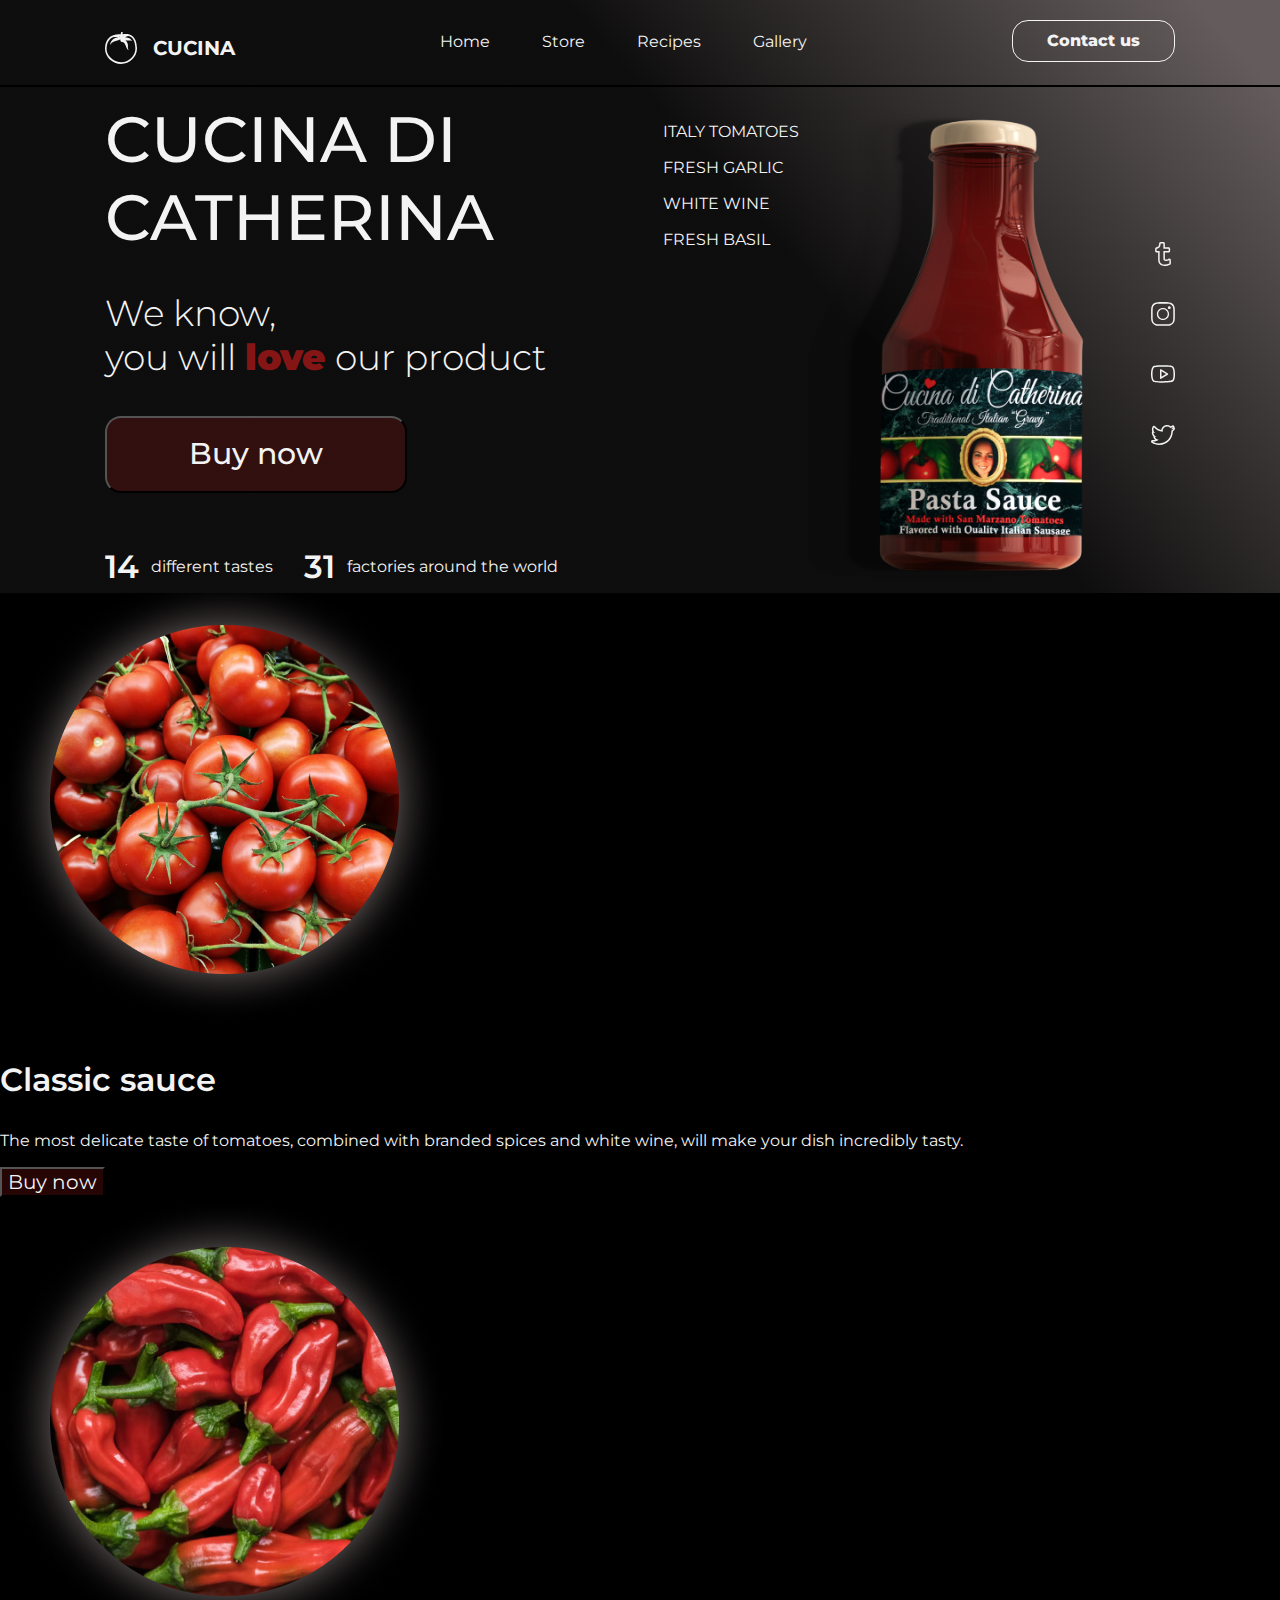
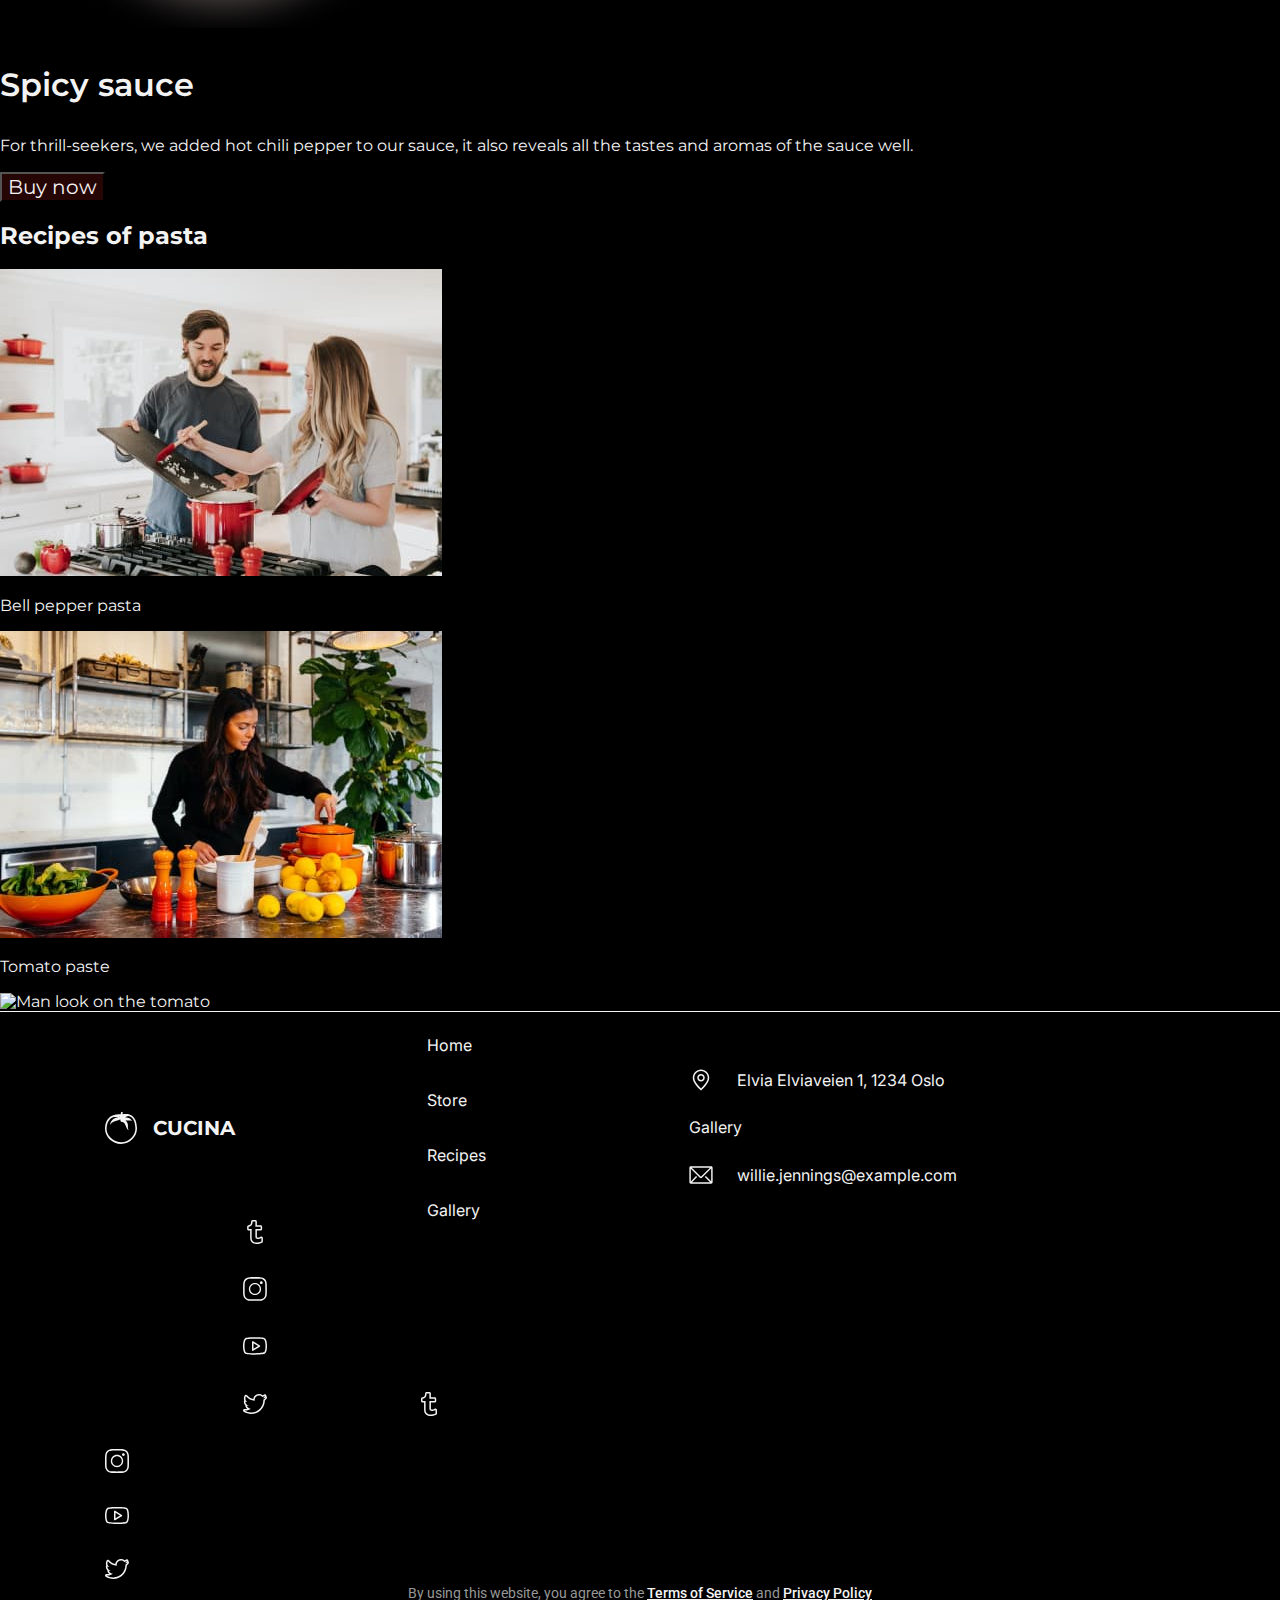
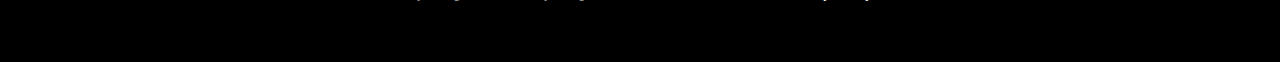
==== commit 25f34447: "styles" ====
--- a/index.html
+++ b/index.html
@@ -9,28 +9,23 @@
     <link rel="preconnect" href="https://fonts.gstatic.com" crossorigin />
     <link
       href="https://fonts.googleapis.com/css2?family=Inter&family=Montserrat:wght@300;400;500;600;700;800;900&family=Roboto:wght@400;500&display=swap"
-      rel="stylesheet"
-    />
+
+      rel="stylesheet" />
     <link
       rel="stylesheet"
-      href="https://cdnjs.cloudflare.com/ajax/libs/modern-normalize/1.1.0/modern-normalize.min.css"
-    />
-    <link rel="stylesheet" href="./css/style.css" />
+      href="https://cdnjs.cloudflare.com/ajax/libs/modern-normalize/1.1.0/modern-normalize.min.css" />
+      <link rel="stylesheet" href="./css/style.css" />
     <link rel="stylesheet" href="./css/styles.css" />
   </head>
   <!--header-->
   <body>
+
+   
     <header class="header list">
       <div class="container">
         <nav class="header-menu list">
           <a href="./index.html" class="header-logo list">
-            <img
-              src="./image/logo.svg"
-              class="img-logo"
-              alt="tomato"
-              width="32"
-              height="32"
-            />
+            <img src="./image/logo.svg" class="img-logo" alt="tomato" width="32" height="32" />
             cucina
           </a>
           <ul class="header-list list">
@@ -65,31 +60,30 @@
               </p>
               <button type="button" class="hero-btn">Buy now</button>
               <ul class="hero-list list">
-                <li class="hero-item first-hero-item">
+                <li class="hero-item">
                   <span>14</span>
                   <p>different tastes</p>
                 </li>
-                <li class="hero-item second-hero-item">
+                <li class="hero-item">
                   <span>31</span>
                   <p>factories around the world</p>
                 </li>
               </ul>
             </div>
             <div class="hero-product-presentation">
-
-              <img src="./image/ketchup-l.png" class="hero-img" alt="ketchup" width="305" height="535" />
+              <img src="./image/ketchup-l.png" class="hero-img" alt="ketchup" width="305" />
               <ul class="hero-product-list list">
-                <li class="hero-product-item first">
+                <li class="hero-product-item">
                   <p>Italy tomatoes</p>
                 </li>
-                <li class="hero-product-item second">
+                <li class="hero-product-item">
                   <p>Fresh garlic</p>
                 </li>
-                <li class="hero-product-item thirth">
+                <li class="hero-product-item">
                   <p>White wine</p>
                 </li>
-                <li class="hero-product-item forth">
-                  <p>Fresh basil</p>                   
+                <li class="hero-product-item">
+                  <p>Fresh basil</p>
                 </li>
               </ul>
             </div>
@@ -147,50 +141,44 @@
             </div>
           </div>
         </div>
+
       </section>
       <!--Sauce-->
-      <section>
-        <h2 class="visually-hidden">Sauce</h2>
-        <ul class="sauce-list list">
-          <li class="sauce-item">
-            <img
-              class="sauce-item-image"
-              src="./image/classic-sauce.png"
-              alt="Classic sauce"
-            />
-            <h3 class="sauce-item-title">Classic sauce</h3>
-            <p class="sauce-item-text">
-              The most delicate taste of tomatoes, combined with branded spices
-              and white wine, will make your dish incredibly tasty.
-            </p>
-            <button class="sauce-item-btn" type="button">Buy now</button>
-          </li>
-          <li class="sauce-item">
-            <img
-              class="sauce-item-image"
-              src="./image/spicy-sauce.png"
-              alt="Spicy sauce"
-            />
-            <h3 class="sauce-item-title">Spicy sauce</h3>
-            <p class="sauce-item-text">
-              For thrill-seekers, we added hot chili pepper to our sauce, it
-              also reveals all the tastes and aromas of the sauce well.
-            </p>
-            <button class="sauce-item-btn" type="button">Buy now</button>
-          </li>
-        </ul>
-      </section>
+       <section>
+         <h2 class="visually-hidden">Sauce</h2>
+         <ul class="sauce-list list">
+           <li class="sauce-item">
+             <img class="sauce-item-image" src="./image/classic-sauce.png" alt="Classic sauce" />
+             <h3 class="sauce-item-title">Classic sauce</h3>
+             <p class="sauce-item-text">
+               The most delicate taste of tomatoes, combined with branded
+               spices and white wine, will make your dish incredibly tasty.
+             </p>
+             <button class="sauce-item-btn" type="button">Buy now</button>
+           </li>
+           <li class="sauce-item">
+             <img class="sauce-item-image" src="./image/spicy-sauce.png" alt="Spicy sauce" />
+             <h3 class="sauce-item-title">Spicy sauce</h3>
+             <p class="sauce-item-text">
+               For thrill-seekers, we added hot chili pepper to our sauce, it
+               also reveals all the tastes and aromas of the sauce well.
+             </p>
+             <button class="sauce-item-btn" type="button">Buy now</button>
+           </li>
+         </ul>
+       </section>
+
 
       <!--Recipes of pasta-->
-      <section>
+     <section>
         <h2>Recipes of pasta</h2>
-        <ul>
+        <ul class="list">
           <li>
+
             <img
               src="./image/recipes1.jpg"
               alt="Bell pepper pasta"
-              width="442"
-            />
+              width="442" />
 
             <p>Bell pepper pasta</p>
           </li>
@@ -201,51 +189,22 @@
         </ul>
       </section>
 
-      <!--The process of growing tomatoes------------------------------------------------------------------------------------------------------------------------------>
-      <section class="growing-tomatoes-section">
-        <h2 class="visually-hidden">The process of growing tomatoes</h2>
-        <div class="slideshow-container">
-          <!-- Full-width images with number and caption text -->
-          <div class="mySlides fade">
-            <div class="numbertext">1 / 3</div>
-            <img
-              src="./image/growing-tomatoes/growing-tomatoes.jpg"
-              style="width: 100%"
-            />
-          </div>
-
-          <div class="mySlides fade">
-            <div class="numbertext">2 / 3</div>
-            <img
-              src="./image/growing-tomatoes/growing-picking-tomatoes.jpg"
-              style="width: 100%"
-            />
-          </div>
-
-          <div class="mySlides fade">
-            <div class="numbertext">3 / 3</div>
-            <img
-              src="./image/growing-tomatoes/growing-picking-fresh.jpg"
-              style="width: 100%"
-            />
-          </div>
-
-          <!-- Next and previous buttons -->
-          <a class="prev" onclick="plusSlides(-1)">&#10094;</a>
-          <a class="next" onclick="plusSlides(1)">&#10095;</a>
-        </div>
-        <br />
-
-        <!-- The dots/circles -->
-        <div style="text-align: center">
-          <span class="dot" onclick="currentSlide(1)"></span>
-          <span class="dot" onclick="currentSlide(2)"></span>
-          <span class="dot" onclick="currentSlide(3)"></span>
-        </div>
-      </section>
+    
+
+        <!--The process of growing tomatoes-->
+        <section>
+          <h2 class="visually-hidden">The process of growing tomatoes</h2>
+          <img
+            class="process-image"
+            src="./image/growing-tomatoes.jpg"
+            alt="Man look on the tomato"
+            width="1038"
+          />
+        </section>
+      </div>
     </main>
 
-    <footer class="footer">
+   <footer class="footer">
       <div class="container box">
         <a class="footer-link logo" href="./index.html">
           <img src="./image/logo.svg" alt="logo" /><span class="logo-accent"
@@ -254,7 +213,7 @@
         >
         <ul class="footer-list nav">
           <li class="footer-item">
-            <a class="link nav-link footer-link" href="">Home</a>
+            <a class="link nav-link  footer-link" href="">Home</a>
           </li>
           <li class="footer-item">
             <a class="link nav-link footer-link" href="">Store</a>
@@ -269,7 +228,7 @@
         <address>
           <ul class="footer-list adress">
             <li class="footer-item">
-              <svg class="icon-addres">
+              <svg class="icon-addres"  >
                 <use href="./image/sprite.svg#icon-location"></use>
               </svg>
               <a
@@ -287,9 +246,10 @@
               >
             </li>
             <li class="footer-item">
-              <svg class="icon-addres">
+              <svg class="icon-addres"  >
                 <use href="./image/sprite.svg#icon-mail"></use>
               </svg>
+     
 
               <a class="footer-link" href="mailto:willie.jennings@example.com"
                 >willie.jennings@example.com</a
@@ -299,28 +259,25 @@
         </address>
         <ul class="footer-list networks">
           <li class="footer-item">
-            <a class="link social-link" href="">
-              <svg class="icon" weight="24px" height="24px">
-                <use href="./image/sprite.svg#icon-tumblr"></use></svg
-            ></a>
-          </li>
-          <li class="footer-item">
-            <a class="link social-link" href="">
-              <svg class="icon" weight="24px" height="24px">
-                <use href="./image/sprite.svg#icon-instagram"></use></svg
-            ></a>
-          </li>
-          <li class="footer-item">
-            <a class="link social-link" href=""
-              ><svg class="icon" weight="24px" height="24px">
-                <use href="./image/sprite.svg#icon-youtube"></use></svg
-            ></a>
-          </li>
-          <li class="footer-item">
-            <a class="link social-link" href=""
-              ><svg class="icon" weight="24px" height="24px">
-                <use href="./image/sprite.svg#icon-twitter"></use></svg
-            ></a>
+
+            <a class="link social-link"  href=""> <svg class="icon" weight="24px" height="24px">
+              <use href="./image/sprite.svg#icon-tumblr"></use>
+            </svg></a>
+          </li>
+          <li class="footer-item">
+            <a class="link social-link" href=""> <svg class="icon" weight="24px" height="24px">
+              <use href="./image/sprite.svg#icon-instagram"></use>
+            </svg></a>
+          </li>
+          <li class="footer-item">
+            <a class="link social-link" href=""><svg class="icon" weight="24px" height="24px">
+              <use href="./image/sprite.svg#icon-youtube"></use>
+            </svg></a>
+          </li>
+          <li class="footer-item">
+            <a class="link social-link" href=""><svg class="icon" weight="24px" height="24px">
+              <use href="./image/sprite.svg#icon-twitter"></use>
+            </svg></a>
 
             <a href=""> <img src="./image/t.svg" alt="logo" /></a>
           </li>
@@ -332,21 +289,18 @@
           </li>
           <li class="footer-item">
             <a href=""><img src="./image/twitter.svg" alt="logo" /></a>
+
           </li>
         </ul>
       </div>
       <p class="footer-text">
         By using this website, you agree to the
 
-        <a href="./index.html"
-          ><span class="footer-acent">Terms of Service</span></a
-        >
-        and
-        <a href="./index.html"
-          ><span class="footer-acent">Privacy Policy</span></a
-        >
+        <a href="./index.html"><span class="footer-acent">Terms of Service</span></a> and
+        <a href="./index.html"><span class="footer-acent">Privacy Policy</span></a>
       </p>
+      
+
     </footer>
-    <script src="./js/mod.js"></script>
   </body>
 </html>
--- a/css/styles.css
+++ b/css/styles.css
@@ -5,7 +5,6 @@
   --secondary-text-color: #979797;
   --link-hover-color: rgba(188, 26, 26, 0.5);
   --text-color-primary: #f3f3f3;
-  --transition: 250ms linear;
 }
 
 body {
@@ -14,35 +13,8 @@
   color: var(--text-color-pramary);
 }
 
-/* header 
-
-
-
-
-
-
-
-
-
-
-*/
-
-/* Hero
-
-
-
-
-
-
-
-
-
-
-
-
-
-
-*/
+
+
 
 .container {
   width: 1100px;
@@ -128,21 +100,19 @@
 
 /* Hero  */
 .hero {
-  padding-top: 152px;
-  padding-bottom: 71px;
   background: linear-gradient(
     228.52deg,
     rgba(111, 102, 102, 0.9) 4.71%,
     rgba(16, 15, 15, 0.9) 39.77%,
     rgba(16, 15, 15, 0.9) 44.21%
   );
+  padding-top: 100px;
 }
 
 .presentation-list {
   display: flex;
   align-items: center;
 }
-
 .hero-title {
   margin: 0;
   max-width: 388px;
@@ -150,17 +120,6 @@
   font-size: 64px;
   line-height: 1.22;
   text-transform: uppercase;
-  display: flex;
-}
-
-.hero-title::before {
-  content: "";
-  width: 0px;
-  height: 153px;
-  border: 1px solid var(--text-color-primary);
-  display: flex;
-  flex-direction: column;
-  margin-right: 12px;
 }
 
 .hero-text {
@@ -188,33 +147,17 @@
   line-height: 1.23;
   color: var(--text-color-primary);
   margin-bottom: 48px;
-  transition: background-color var(--transition);
 }
 
 .hero-btn:hover,
 .hero-btn:focus {
   background-color: rgba(188, 26, 26, 0.5);
 }
-
 .hero-list {
   display: flex;
-  justify-content: left;
+  justify-content: center;
   align-items: center;
   gap: 31px;
-  min-width: 371px;
-}
-
-.second-hero-item > p {
-  width: 131px;
-}
-
-.second-hero-item::before {
-  content: "";
-  width: 0px;
-  height: 78px;
-  border: 1px solid var(--text-color-primary);
-  margin-right: 12px;
-  margin-right: 19px;
 }
 
 .hero-item {
@@ -224,31 +167,21 @@
   display: flex;
   align-items: center;
 }
-
 .hero-item > span {
   font-weight: 600;
   font-size: 32px;
   line-height: 1.22;
   margin-right: 12px;
 }
-
 .hero-product-presentation {
-  position: relative;
   display: flex;
   margin-left: auto;
   margin-right: 47px;
-  width: 432px;
-  height: 577px;
-}
-
+}
 .hero-product-list {
   order: -1;
 }
-
 .hero-img {
-  position: absolute;
-  bottom: 0;
-  right: 0;
   filter: drop-shadow(-35px 0px 3px rgba(0, 0, 0, 0.25));
 }
 
@@ -258,52 +191,73 @@
   line-height: 1.25;
   text-transform: uppercase;
 }
-
-.hero-product-item.first {
-  position: absolute;
-  top: 0;
-  left: 31px;
-}
-
-.hero-product-item.second {
-  position: absolute;
-  top: 164px;
-  left: 18px;
-}
-
-.hero-product-item.thirth {
-  position: absolute;
-  top: 365px;
-  left: 0;
-}
-
-.hero-product-item.forth {
-  position: absolute;
-  bottom: 7px;
-  left: 21px;
-}
-
 .hero-social-list {
   display: flex;
   flex-direction: column;
   align-items: center;
   gap: 32px;
 }
-
 .hero-social-list-link {
   color: var(--text-color-primary);
-  transition: color var(--transition);
-}
-
+}
 .hero-social-list-link:is(:hover, :focus) {
   color: rgba(188, 26, 26, 0.5);
 }
-
 .social-list-icon {
   fill: currentColor;
 }
 
-/* Sause
+/* Sause */
+
+.visually-hidden {
+  position: absolute;
+  white-space: nowrap;
+  width: 1px;
+  height: 1px;
+  overflow: hidden;
+  border: 0;
+  padding: 0;
+  clip: rect(0 0 0 0);
+  clip-path: inset(50%);
+  margin: -1px;
+}
+
+.sauce-list {
+  color: #f3f3f3;
+}
+
+.sauce-item-title {
+  font-weight: 600;
+  font-size: 32px;
+  line-height: 1.22;
+}
+
+.sauce-item-text {
+  font-size: 16px;
+  line-height: 1.25;
+}
+
+.sauce-item-btn {
+  font-family: inherit;
+  font-size: 20px;
+  line-height: 1.2;
+  color: #f3f3f3;
+  background: rgba(188, 26, 26, 0.2);
+}
+
+/* Recipes of pasta */ 
+
+.recipes-item-text {
+  font-size: 32px;
+  line-height: 1.22;
+  color: #f3f3f3;
+}
+
+
+
+
+
+/* The process of growing tomatoes 
 
 
 
@@ -318,134 +272,11 @@
 
 */
 
-/* Recipes of pasta 
-
-
-
-
-
-
-
-
-
-
-
-
-
-
-
-
-*/
-
-/*====================================== The process of growing tomatoes ==============================*/
-
-* {
-  box-sizing: border-box;
-}
-
-.growing-tomatoes-section {
-  padding-top: 224px;
-  padding-bottom: 131px;
-}
-
-/* Slideshow container */
-.slideshow-container {
-  max-width: 1000px;
-  position: relative;
-  margin: auto;
-}
-
-/* Hide the images by default */
-.mySlides {
-  display: none;
-}
-
-/* Next & previous buttons */
-.prev,
-.next {
-  cursor: pointer;
-  position: absolute;
-  top: 50%;
-  width: auto;
-  margin-top: -22px;
-  padding: 16px;
-  color: white;
-  font-weight: inherit;
-  font-size: 18px;
-  transition: 0.6s ease;
-  border-radius: 0 3px 3px 0;
-}
-
-/* Position the "next button" to the right */
-.next {
-  right: 0;
-  border-radius: 3px 0 0 3px;
-}
-
-/* On hover, add a black background color with a little bit see-through */
-.prev:hover,
-.next:hover {
-  background-color: rgba(0, 0, 0, 0.8);
-}
-
-/* Number text (1/3 etc) */
-.numbertext {
-  color: #f2f2f2;
-  font-size: 12px;
-  padding: 8px 12px;
-  position: absolute;
-  top: 0;
-}
-
-/* The dots/bullets/indicators */
-.dot {
-  cursor: pointer;
-  height: 8px;
-  width: 8px;
-  margin: 0 2px;
-  background-color: #6f6666;
-  border-radius: 50%;
-  display: inline-block;
-  transition: background-color 0.6s ease;
-}
-
-.active,
-.dot:hover {
-  background-color: #6f6666;
-  border: 1px solid #f3f3f3;
-}
-
-/* Fading animation */
-.fade {
-  -webkit-animation-name: fade;
-  -webkit-animation-duration: 1.5s;
-  animation-name: fade;
-  animation-duration: 1.5s;
-}
-
-@-webkit-keyframes fade {
-  from {
-    opacity: 0.4;
-  }
-  to {
-    opacity: 1;
-  }
-}
-
-@keyframes fade {
-  from {
-    opacity: 0.4;
-  }
-  to {
-    opacity: 1;
-  }
-}
-
-/*====================================== The process of growing tomatoes ==============================*/
-
 /* Footer */
 
+
 .footer {
+
   padding-top: 24px;
   padding-bottom: 60px;
   background-color: var(--bcg-color);
@@ -453,11 +284,13 @@
   border-top: 1px solid var(--text-color-pramary);
 }
 
+
 .box {
   display: flex;
   flex-wrap: wrap;
   align-items: center;
   justify-content: space-between;
+  
 }
 
 .text {
@@ -475,6 +308,7 @@
 .logo {
   display: flex;
   align-items: center;
+  
 
   margin-right: 158px;
 
@@ -482,6 +316,7 @@
   font-weight: 700;
   font-size: 20px;
   line-height: 1.2;
+
 }
 
 .logo-accent {
@@ -493,7 +328,11 @@
   font-size: 20px;
   line-height: 24px;
 
-  color: var(--text-color-primary);
+
+ 
+
+  color: var(--text-color-primary);
+
 }
 
 .footer-link {
@@ -502,18 +341,24 @@
   font-weight: 400;
   font-size: 16px;
   line-height: 1.18;
-  color: var(--text-color-primary);
-  text-decoration: none;
+color: var(--text-color-primary);
+ text-decoration: none;
+
 }
 
 .nav-link:hover,
-.nav-link:focus {
+.nav-link:focus{
   color: var(--link-hover-color);
 }
+
+
+
+
 
 .adress {
   margin-right: 218px;
 }
+
 
 .footer-list.nav {
   display: flex;
@@ -539,6 +384,7 @@
   padding: 0px;
 }
 
+
 .footer-list.adress {
   display: flex;
   flex-direction: column;
@@ -551,6 +397,7 @@
   display: flex;
   flex-direction: column;
   align-items: flex-start;
+
 }
 
 .footer-item {
@@ -562,14 +409,20 @@
   gap: 16px;
 }
 
-.footer-item:not(:last-child) {
+
+
+
+.footer-item:not(:last-child){
   margin-bottom: 16px;
 }
 
 .social-link:hover,
-.social-link:focus {
-  fill: var(--link-hover-color);
-}
+.social-link:focus{
+ fill: var(--link-hover-color);
+}
+
+
+
 
 .footer-text {
   margin: 0px;
@@ -611,20 +464,25 @@
   line-height: 1.21;
 
   text-decoration-line: underline;
-  color: var(--text-color-primary);
+color: var(--text-color-primary);
+
 }
 
 .icon:hover,
-.icon:focus {
-  fill: var(--link-hover-color);
-}
-
-.icon {
+.icon:focus{
+  fill:var(--link-hover-color) ;
+  
+}
+
+.icon{
   fill: #f3f3f3;
 }
 
-.icon-addres {
+.icon-addres{
   width: 24px;
   height: 24px;
   margin-right: 8px;
 }
+
+  
+
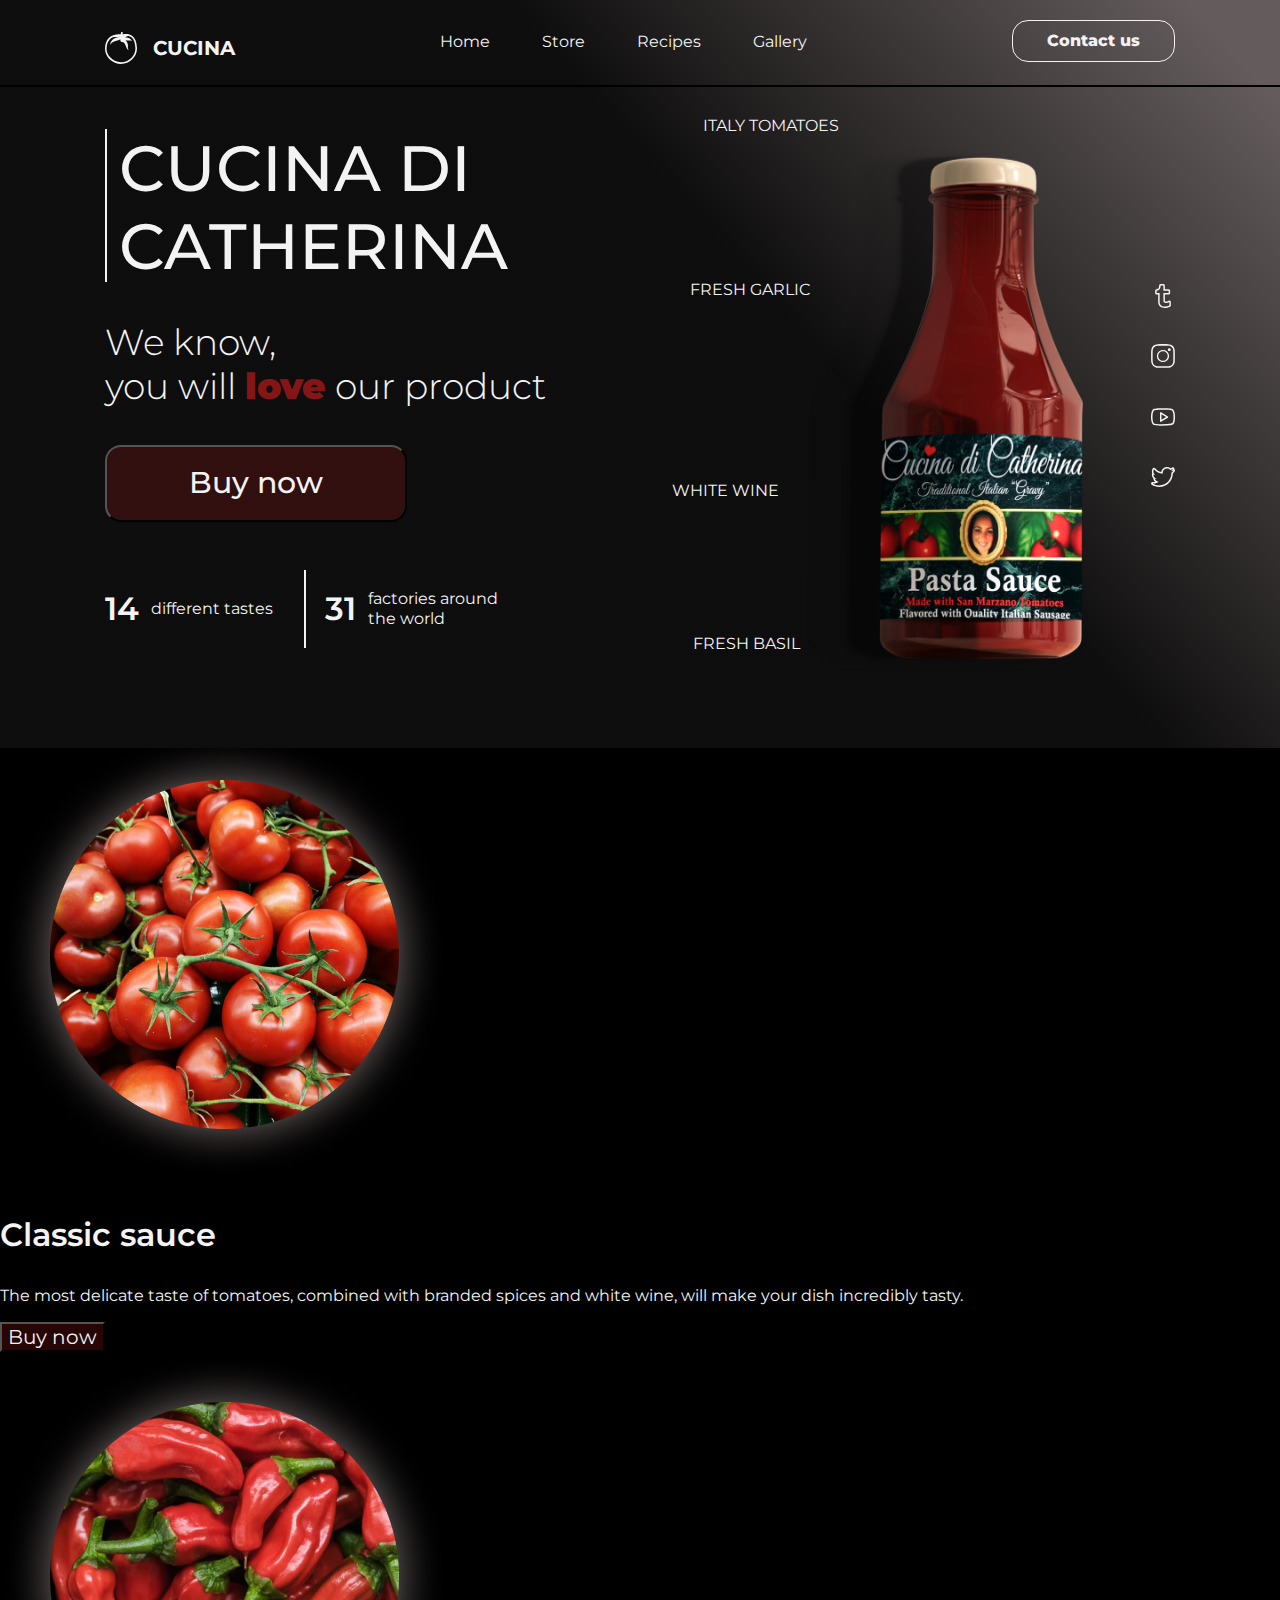
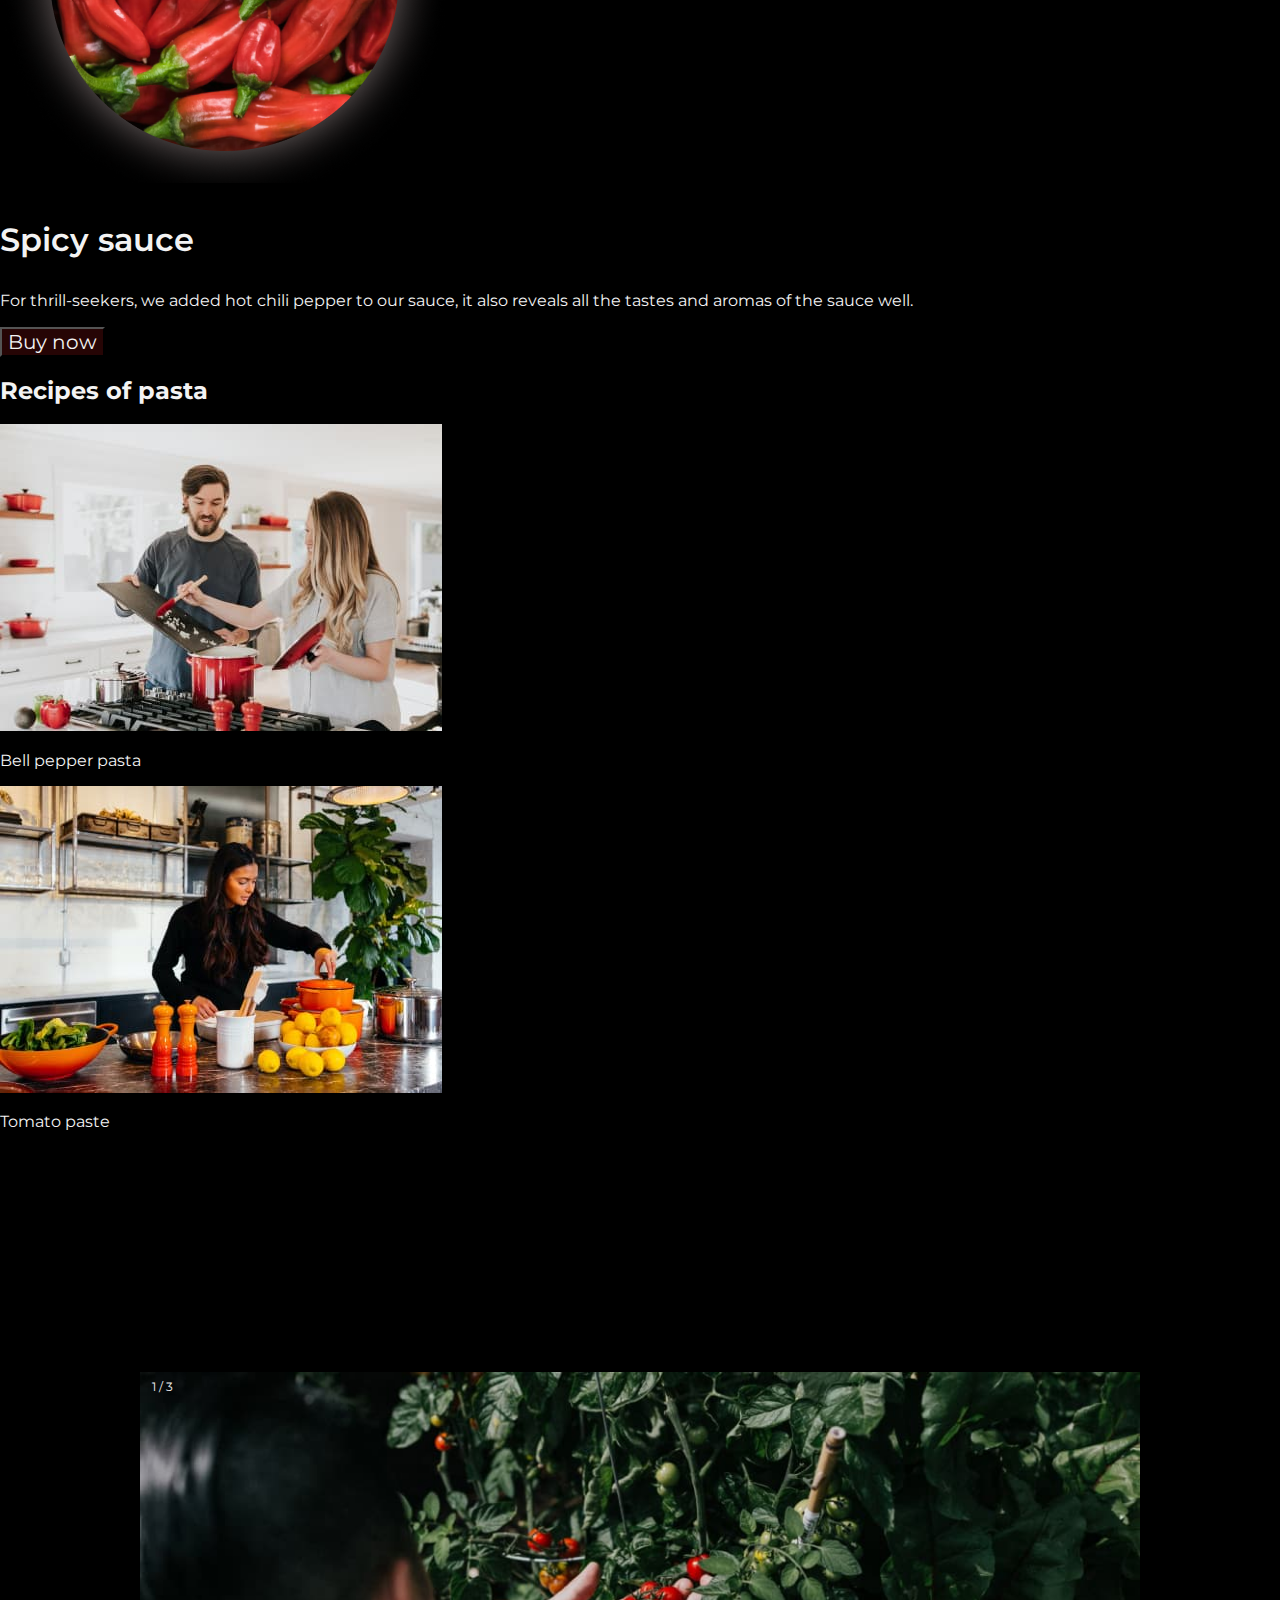
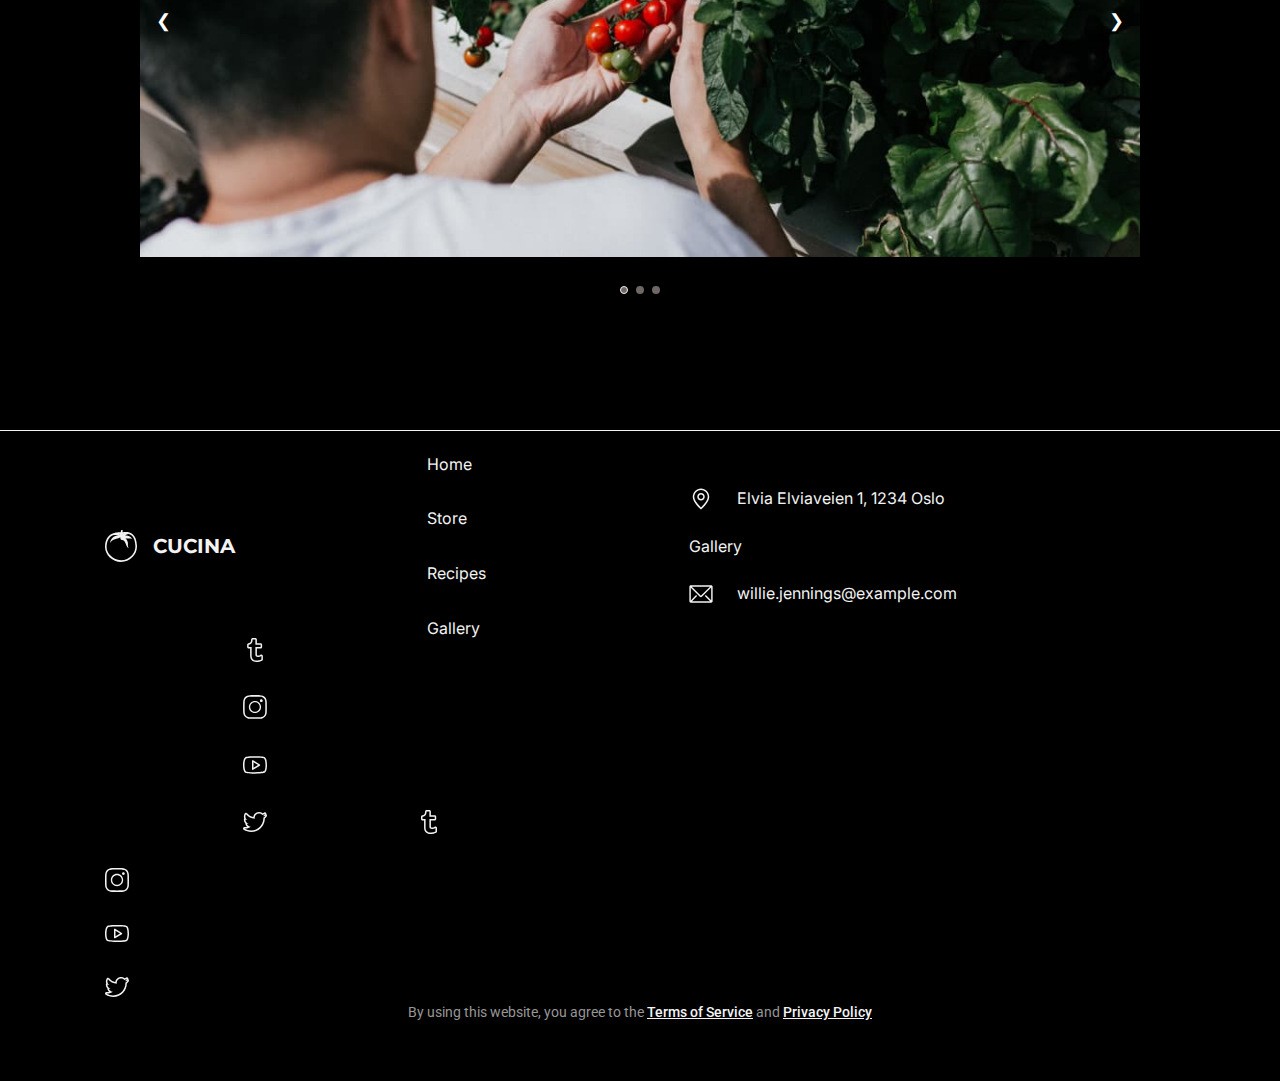
==== commit fca8644d: "Merge branch 'main' of https://github.com/LikaCSSsmall/blended-5" ====
--- a/index.html
+++ b/index.html
@@ -9,23 +9,28 @@
     <link rel="preconnect" href="https://fonts.gstatic.com" crossorigin />
     <link
       href="https://fonts.googleapis.com/css2?family=Inter&family=Montserrat:wght@300;400;500;600;700;800;900&family=Roboto:wght@400;500&display=swap"
-
-      rel="stylesheet" />
+      rel="stylesheet"
+    />
     <link
       rel="stylesheet"
-      href="https://cdnjs.cloudflare.com/ajax/libs/modern-normalize/1.1.0/modern-normalize.min.css" />
-      <link rel="stylesheet" href="./css/style.css" />
+      href="https://cdnjs.cloudflare.com/ajax/libs/modern-normalize/1.1.0/modern-normalize.min.css"
+    />
+    <link rel="stylesheet" href="./css/style.css" />
     <link rel="stylesheet" href="./css/styles.css" />
   </head>
   <!--header-->
   <body>
-
-   
     <header class="header list">
       <div class="container">
         <nav class="header-menu list">
           <a href="./index.html" class="header-logo list">
-            <img src="./image/logo.svg" class="img-logo" alt="tomato" width="32" height="32" />
+            <img
+              src="./image/logo.svg"
+              class="img-logo"
+              alt="tomato"
+              width="32"
+              height="32"
+            />
             cucina
           </a>
           <ul class="header-list list">
@@ -60,30 +65,31 @@
               </p>
               <button type="button" class="hero-btn">Buy now</button>
               <ul class="hero-list list">
-                <li class="hero-item">
+                <li class="hero-item first-hero-item">
                   <span>14</span>
                   <p>different tastes</p>
                 </li>
-                <li class="hero-item">
+                <li class="hero-item second-hero-item">
                   <span>31</span>
                   <p>factories around the world</p>
                 </li>
               </ul>
             </div>
             <div class="hero-product-presentation">
-              <img src="./image/ketchup-l.png" class="hero-img" alt="ketchup" width="305" />
+
+              <img src="./image/ketchup-l.png" class="hero-img" alt="ketchup" width="305" height="535" />
               <ul class="hero-product-list list">
-                <li class="hero-product-item">
+                <li class="hero-product-item first">
                   <p>Italy tomatoes</p>
                 </li>
-                <li class="hero-product-item">
+                <li class="hero-product-item second">
                   <p>Fresh garlic</p>
                 </li>
-                <li class="hero-product-item">
+                <li class="hero-product-item thirth">
                   <p>White wine</p>
                 </li>
-                <li class="hero-product-item">
-                  <p>Fresh basil</p>
+                <li class="hero-product-item forth">
+                  <p>Fresh basil</p>                   
                 </li>
               </ul>
             </div>
@@ -141,44 +147,50 @@
             </div>
           </div>
         </div>
-
       </section>
       <!--Sauce-->
-       <section>
-         <h2 class="visually-hidden">Sauce</h2>
-         <ul class="sauce-list list">
-           <li class="sauce-item">
-             <img class="sauce-item-image" src="./image/classic-sauce.png" alt="Classic sauce" />
-             <h3 class="sauce-item-title">Classic sauce</h3>
-             <p class="sauce-item-text">
-               The most delicate taste of tomatoes, combined with branded
-               spices and white wine, will make your dish incredibly tasty.
-             </p>
-             <button class="sauce-item-btn" type="button">Buy now</button>
-           </li>
-           <li class="sauce-item">
-             <img class="sauce-item-image" src="./image/spicy-sauce.png" alt="Spicy sauce" />
-             <h3 class="sauce-item-title">Spicy sauce</h3>
-             <p class="sauce-item-text">
-               For thrill-seekers, we added hot chili pepper to our sauce, it
-               also reveals all the tastes and aromas of the sauce well.
-             </p>
-             <button class="sauce-item-btn" type="button">Buy now</button>
-           </li>
-         </ul>
-       </section>
-
+      <section>
+        <h2 class="visually-hidden">Sauce</h2>
+        <ul class="sauce-list list">
+          <li class="sauce-item">
+            <img
+              class="sauce-item-image"
+              src="./image/classic-sauce.png"
+              alt="Classic sauce"
+            />
+            <h3 class="sauce-item-title">Classic sauce</h3>
+            <p class="sauce-item-text">
+              The most delicate taste of tomatoes, combined with branded spices
+              and white wine, will make your dish incredibly tasty.
+            </p>
+            <button class="sauce-item-btn" type="button">Buy now</button>
+          </li>
+          <li class="sauce-item">
+            <img
+              class="sauce-item-image"
+              src="./image/spicy-sauce.png"
+              alt="Spicy sauce"
+            />
+            <h3 class="sauce-item-title">Spicy sauce</h3>
+            <p class="sauce-item-text">
+              For thrill-seekers, we added hot chili pepper to our sauce, it
+              also reveals all the tastes and aromas of the sauce well.
+            </p>
+            <button class="sauce-item-btn" type="button">Buy now</button>
+          </li>
+        </ul>
+      </section>
 
       <!--Recipes of pasta-->
-     <section>
+      <section>
         <h2>Recipes of pasta</h2>
         <ul class="list">
           <li>
-
             <img
               src="./image/recipes1.jpg"
               alt="Bell pepper pasta"
-              width="442" />
+              width="442"
+            />
 
             <p>Bell pepper pasta</p>
           </li>
@@ -189,22 +201,51 @@
         </ul>
       </section>
 
-    
-
-        <!--The process of growing tomatoes-->
-        <section>
-          <h2 class="visually-hidden">The process of growing tomatoes</h2>
-          <img
-            class="process-image"
-            src="./image/growing-tomatoes.jpg"
-            alt="Man look on the tomato"
-            width="1038"
-          />
-        </section>
-      </div>
+      <!--The process of growing tomatoes------------------------------------------------------------------------------------------------------------------------------>
+      <section class="growing-tomatoes-section">
+        <h2 class="visually-hidden">The process of growing tomatoes</h2>
+        <div class="slideshow-container">
+          <!-- Full-width images with number and caption text -->
+          <div class="mySlides fade">
+            <div class="numbertext">1 / 3</div>
+            <img
+              src="./image/growing-tomatoes/growing-tomatoes.jpg"
+              style="width: 100%"
+            />
+          </div>
+
+          <div class="mySlides fade">
+            <div class="numbertext">2 / 3</div>
+            <img
+              src="./image/growing-tomatoes/growing-picking-tomatoes.jpg"
+              style="width: 100%"
+            />
+          </div>
+
+          <div class="mySlides fade">
+            <div class="numbertext">3 / 3</div>
+            <img
+              src="./image/growing-tomatoes/growing-picking-fresh.jpg"
+              style="width: 100%"
+            />
+          </div>
+
+          <!-- Next and previous buttons -->
+          <a class="prev" onclick="plusSlides(-1)">&#10094;</a>
+          <a class="next" onclick="plusSlides(1)">&#10095;</a>
+        </div>
+        <br />
+
+        <!-- The dots/circles -->
+        <div style="text-align: center">
+          <span class="dot" onclick="currentSlide(1)"></span>
+          <span class="dot" onclick="currentSlide(2)"></span>
+          <span class="dot" onclick="currentSlide(3)"></span>
+        </div>
+      </section>
     </main>
 
-   <footer class="footer">
+    <footer class="footer">
       <div class="container box">
         <a class="footer-link logo" href="./index.html">
           <img src="./image/logo.svg" alt="logo" /><span class="logo-accent"
@@ -213,7 +254,7 @@
         >
         <ul class="footer-list nav">
           <li class="footer-item">
-            <a class="link nav-link  footer-link" href="">Home</a>
+            <a class="link nav-link footer-link" href="">Home</a>
           </li>
           <li class="footer-item">
             <a class="link nav-link footer-link" href="">Store</a>
@@ -228,7 +269,7 @@
         <address>
           <ul class="footer-list adress">
             <li class="footer-item">
-              <svg class="icon-addres"  >
+              <svg class="icon-addres">
                 <use href="./image/sprite.svg#icon-location"></use>
               </svg>
               <a
@@ -246,10 +287,9 @@
               >
             </li>
             <li class="footer-item">
-              <svg class="icon-addres"  >
+              <svg class="icon-addres">
                 <use href="./image/sprite.svg#icon-mail"></use>
               </svg>
-     
 
               <a class="footer-link" href="mailto:willie.jennings@example.com"
                 >willie.jennings@example.com</a
@@ -259,25 +299,28 @@
         </address>
         <ul class="footer-list networks">
           <li class="footer-item">
-
-            <a class="link social-link"  href=""> <svg class="icon" weight="24px" height="24px">
-              <use href="./image/sprite.svg#icon-tumblr"></use>
-            </svg></a>
-          </li>
-          <li class="footer-item">
-            <a class="link social-link" href=""> <svg class="icon" weight="24px" height="24px">
-              <use href="./image/sprite.svg#icon-instagram"></use>
-            </svg></a>
-          </li>
-          <li class="footer-item">
-            <a class="link social-link" href=""><svg class="icon" weight="24px" height="24px">
-              <use href="./image/sprite.svg#icon-youtube"></use>
-            </svg></a>
-          </li>
-          <li class="footer-item">
-            <a class="link social-link" href=""><svg class="icon" weight="24px" height="24px">
-              <use href="./image/sprite.svg#icon-twitter"></use>
-            </svg></a>
+            <a class="link social-link" href="">
+              <svg class="icon" weight="24px" height="24px">
+                <use href="./image/sprite.svg#icon-tumblr"></use></svg
+            ></a>
+          </li>
+          <li class="footer-item">
+            <a class="link social-link" href="">
+              <svg class="icon" weight="24px" height="24px">
+                <use href="./image/sprite.svg#icon-instagram"></use></svg
+            ></a>
+          </li>
+          <li class="footer-item">
+            <a class="link social-link" href=""
+              ><svg class="icon" weight="24px" height="24px">
+                <use href="./image/sprite.svg#icon-youtube"></use></svg
+            ></a>
+          </li>
+          <li class="footer-item">
+            <a class="link social-link" href=""
+              ><svg class="icon" weight="24px" height="24px">
+                <use href="./image/sprite.svg#icon-twitter"></use></svg
+            ></a>
 
             <a href=""> <img src="./image/t.svg" alt="logo" /></a>
           </li>
@@ -289,18 +332,21 @@
           </li>
           <li class="footer-item">
             <a href=""><img src="./image/twitter.svg" alt="logo" /></a>
-
           </li>
         </ul>
       </div>
       <p class="footer-text">
         By using this website, you agree to the
 
-        <a href="./index.html"><span class="footer-acent">Terms of Service</span></a> and
-        <a href="./index.html"><span class="footer-acent">Privacy Policy</span></a>
+        <a href="./index.html"
+          ><span class="footer-acent">Terms of Service</span></a
+        >
+        and
+        <a href="./index.html"
+          ><span class="footer-acent">Privacy Policy</span></a
+        >
       </p>
-      
-
     </footer>
+    <script src="./js/mod.js"></script>
   </body>
 </html>
--- a/css/styles.css
+++ b/css/styles.css
@@ -5,6 +5,7 @@
   --secondary-text-color: #979797;
   --link-hover-color: rgba(188, 26, 26, 0.5);
   --text-color-primary: #f3f3f3;
+  --transition: 250ms linear;
 }
 
 body {
@@ -12,8 +13,6 @@
   background-color: var(--bcg-color);
   color: var(--text-color-pramary);
 }
-
-
 
 
 .container {
@@ -100,6 +99,8 @@
 
 /* Hero  */
 .hero {
+  padding-top: 152px;
+  padding-bottom: 71px;
   background: linear-gradient(
     228.52deg,
     rgba(111, 102, 102, 0.9) 4.71%,
@@ -113,6 +114,7 @@
   display: flex;
   align-items: center;
 }
+
 .hero-title {
   margin: 0;
   max-width: 388px;
@@ -120,6 +122,17 @@
   font-size: 64px;
   line-height: 1.22;
   text-transform: uppercase;
+  display: flex;
+}
+
+.hero-title::before {
+  content: "";
+  width: 0px;
+  height: 153px;
+  border: 1px solid var(--text-color-primary);
+  display: flex;
+  flex-direction: column;
+  margin-right: 12px;
 }
 
 .hero-text {
@@ -147,17 +160,33 @@
   line-height: 1.23;
   color: var(--text-color-primary);
   margin-bottom: 48px;
+  transition: background-color var(--transition);
 }
 
 .hero-btn:hover,
 .hero-btn:focus {
   background-color: rgba(188, 26, 26, 0.5);
 }
+
 .hero-list {
   display: flex;
-  justify-content: center;
+  justify-content: left;
   align-items: center;
   gap: 31px;
+  min-width: 371px;
+}
+
+.second-hero-item > p {
+  width: 131px;
+}
+
+.second-hero-item::before {
+  content: "";
+  width: 0px;
+  height: 78px;
+  border: 1px solid var(--text-color-primary);
+  margin-right: 12px;
+  margin-right: 19px;
 }
 
 .hero-item {
@@ -167,21 +196,31 @@
   display: flex;
   align-items: center;
 }
+
 .hero-item > span {
   font-weight: 600;
   font-size: 32px;
   line-height: 1.22;
   margin-right: 12px;
 }
+
 .hero-product-presentation {
+  position: relative;
   display: flex;
   margin-left: auto;
   margin-right: 47px;
-}
+  width: 432px;
+  height: 577px;
+}
+
 .hero-product-list {
   order: -1;
 }
+
 .hero-img {
+  position: absolute;
+  bottom: 0;
+  right: 0;
   filter: drop-shadow(-35px 0px 3px rgba(0, 0, 0, 0.25));
 }
 
@@ -191,18 +230,47 @@
   line-height: 1.25;
   text-transform: uppercase;
 }
+
+.hero-product-item.first {
+  position: absolute;
+  top: 0;
+  left: 31px;
+}
+
+.hero-product-item.second {
+  position: absolute;
+  top: 164px;
+  left: 18px;
+}
+
+.hero-product-item.thirth {
+  position: absolute;
+  top: 365px;
+  left: 0;
+}
+
+.hero-product-item.forth {
+  position: absolute;
+  bottom: 7px;
+  left: 21px;
+}
+
 .hero-social-list {
   display: flex;
   flex-direction: column;
   align-items: center;
   gap: 32px;
 }
+
 .hero-social-list-link {
   color: var(--text-color-primary);
-}
+  transition: color var(--transition);
+}
+
 .hero-social-list-link:is(:hover, :focus) {
   color: rgba(188, 26, 26, 0.5);
 }
+
 .social-list-icon {
   fill: currentColor;
 }
@@ -256,27 +324,114 @@
 
 
 
-
-/* The process of growing tomatoes 
-
-
-
-
-
-
-
-
-
-
-
-
-*/
+/* growing-tomatoes--*/
+
+* {
+  box-sizing: border-box;
+}
+
+.growing-tomatoes-section {
+  padding-top: 224px;
+  padding-bottom: 131px;
+}
+
+/* Slideshow container */
+.slideshow-container {
+  max-width: 1000px;
+  position: relative;
+  margin: auto;
+}
+
+/* Hide the images by default */
+.mySlides {
+  display: none;
+}
+
+/* Next & previous buttons */
+.prev,
+.next {
+  cursor: pointer;
+  position: absolute;
+  top: 50%;
+  width: auto;
+  margin-top: -22px;
+  padding: 16px;
+  color: white;
+  font-weight: inherit;
+  font-size: 18px;
+  transition: 0.6s ease;
+  border-radius: 0 3px 3px 0;
+}
+
+/* Position the "next button" to the right */
+.next {
+  right: 0;
+  border-radius: 3px 0 0 3px;
+}
+
+/* On hover, add a black background color with a little bit see-through */
+.prev:hover,
+.next:hover {
+  background-color: rgba(0, 0, 0, 0.8);
+}
+
+/* Number text (1/3 etc) */
+.numbertext {
+  color: #f2f2f2;
+  font-size: 12px;
+  padding: 8px 12px;
+  position: absolute;
+  top: 0;
+}
+
+/* The dots/bullets/indicators */
+.dot {
+  cursor: pointer;
+  height: 8px;
+  width: 8px;
+  margin: 0 2px;
+  background-color: #6f6666;
+  border-radius: 50%;
+  display: inline-block;
+  transition: background-color 0.6s ease;
+}
+
+.active,
+.dot:hover {
+  background-color: #6f6666;
+  border: 1px solid #f3f3f3;
+}
+
+/* Fading animation */
+.fade {
+  -webkit-animation-name: fade;
+  -webkit-animation-duration: 1.5s;
+  animation-name: fade;
+  animation-duration: 1.5s;
+}
+
+@-webkit-keyframes fade {
+  from {
+    opacity: 0.4;
+  }
+  to {
+    opacity: 1;
+  }
+}
+
+@keyframes fade {
+  from {
+    opacity: 0.4;
+  }
+  to {
+    opacity: 1;
+  }
+}
+
 
 /* Footer */
 
-
 .footer {
-
   padding-top: 24px;
   padding-bottom: 60px;
   background-color: var(--bcg-color);
@@ -284,13 +439,11 @@
   border-top: 1px solid var(--text-color-pramary);
 }
 
-
 .box {
   display: flex;
   flex-wrap: wrap;
   align-items: center;
   justify-content: space-between;
-  
 }
 
 .text {
@@ -308,7 +461,6 @@
 .logo {
   display: flex;
   align-items: center;
-  
 
   margin-right: 158px;
 
@@ -316,7 +468,6 @@
   font-weight: 700;
   font-size: 20px;
   line-height: 1.2;
-
 }
 
 .logo-accent {
@@ -328,11 +479,7 @@
   font-size: 20px;
   line-height: 24px;
 
-
- 
-
-  color: var(--text-color-primary);
-
+  color: var(--text-color-primary);
 }
 
 .footer-link {
@@ -341,24 +488,18 @@
   font-weight: 400;
   font-size: 16px;
   line-height: 1.18;
-color: var(--text-color-primary);
- text-decoration: none;
-
+  color: var(--text-color-primary);
+  text-decoration: none;
 }
 
 .nav-link:hover,
-.nav-link:focus{
+.nav-link:focus {
   color: var(--link-hover-color);
 }
-
-
-
-
 
 .adress {
   margin-right: 218px;
 }
-
 
 .footer-list.nav {
   display: flex;
@@ -384,7 +525,6 @@
   padding: 0px;
 }
 
-
 .footer-list.adress {
   display: flex;
   flex-direction: column;
@@ -397,7 +537,6 @@
   display: flex;
   flex-direction: column;
   align-items: flex-start;
-
 }
 
 .footer-item {
@@ -409,20 +548,14 @@
   gap: 16px;
 }
 
-
-
-
-.footer-item:not(:last-child){
+.footer-item:not(:last-child) {
   margin-bottom: 16px;
 }
 
 .social-link:hover,
-.social-link:focus{
- fill: var(--link-hover-color);
-}
-
-
-
+.social-link:focus {
+  fill: var(--link-hover-color);
+}
 
 .footer-text {
   margin: 0px;
@@ -464,25 +597,20 @@
   line-height: 1.21;
 
   text-decoration-line: underline;
-color: var(--text-color-primary);
-
+  color: var(--text-color-primary);
 }
 
 .icon:hover,
-.icon:focus{
-  fill:var(--link-hover-color) ;
-  
-}
-
-.icon{
+.icon:focus {
+  fill: var(--link-hover-color);
+}
+
+.icon {
   fill: #f3f3f3;
 }
 
-.icon-addres{
+.icon-addres {
   width: 24px;
   height: 24px;
   margin-right: 8px;
 }
-
-  
-
